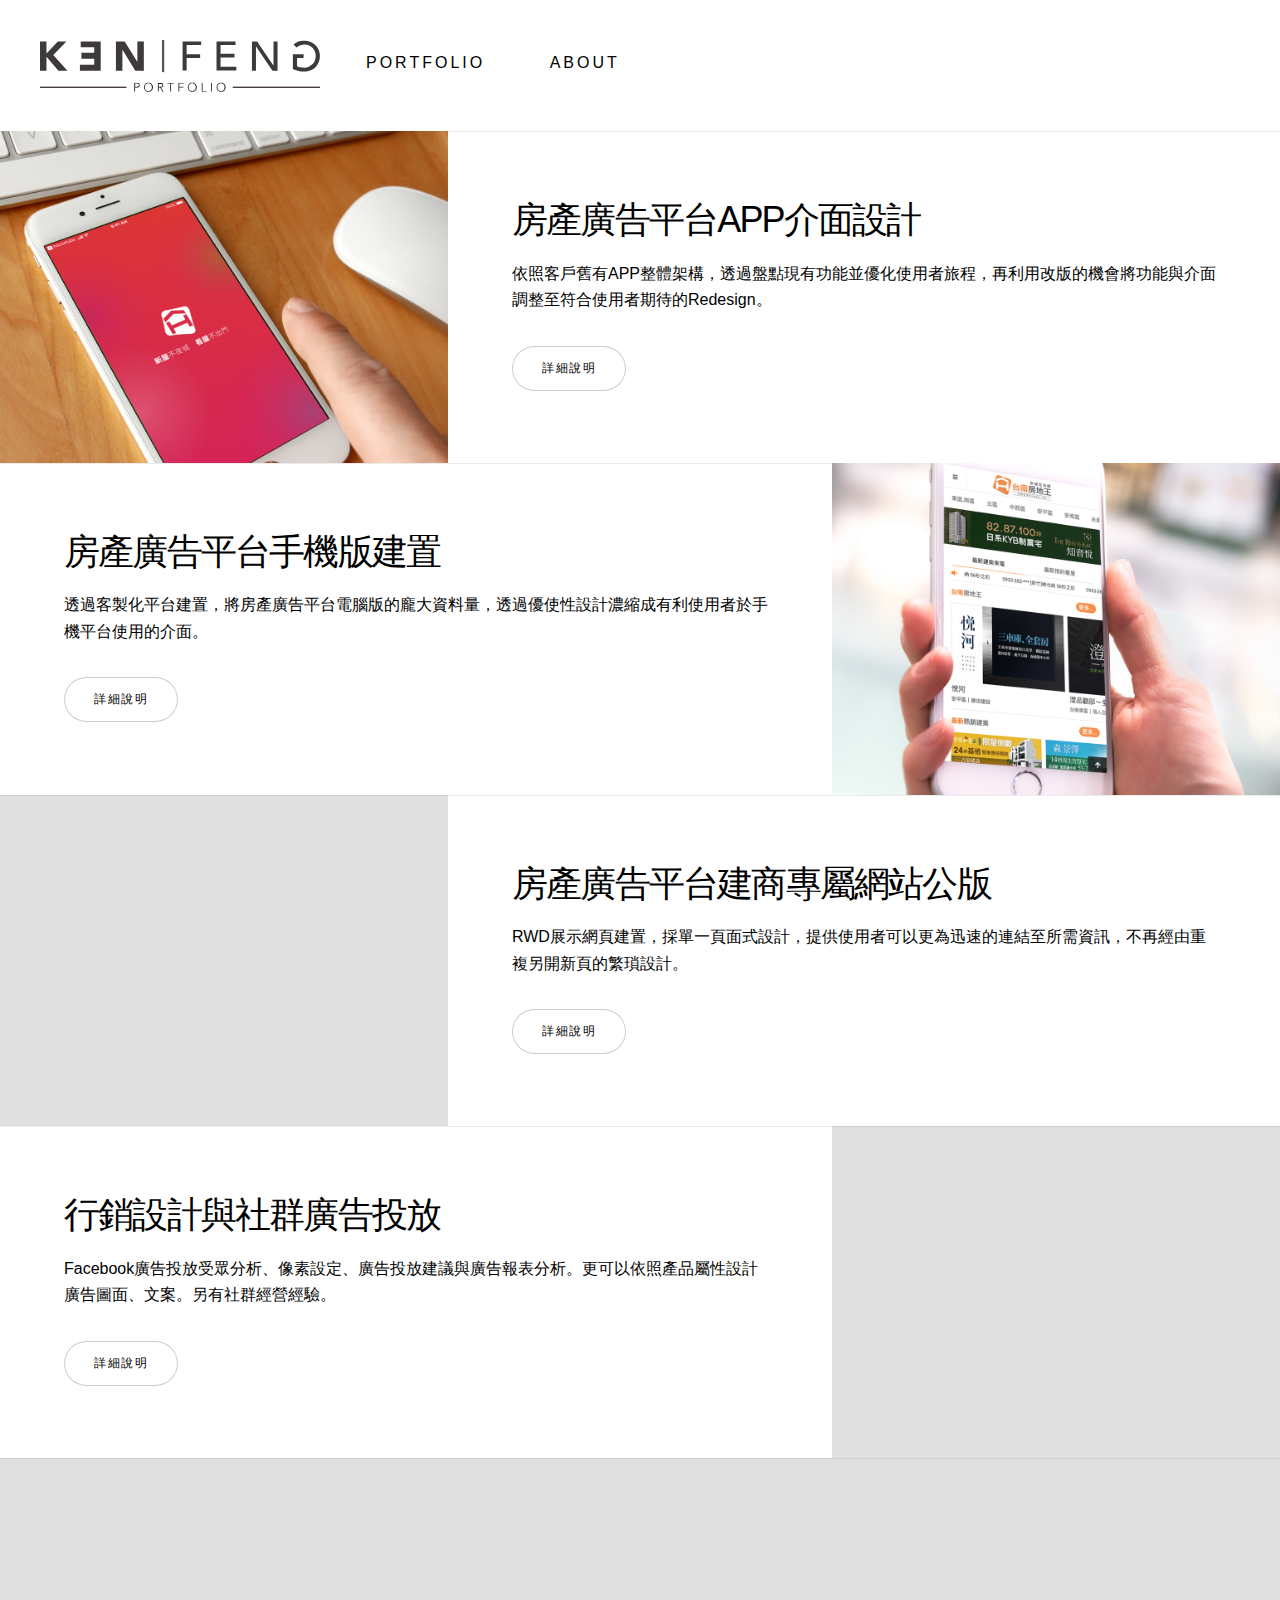
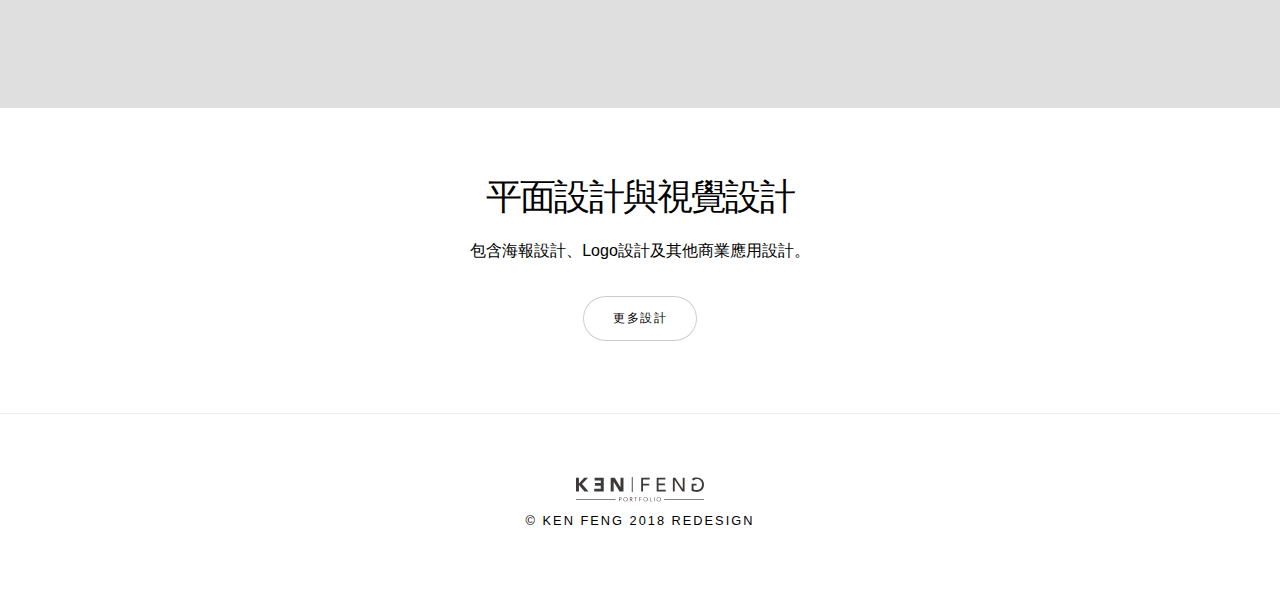
==== index.html @ 28e3476a "mywebsite" ====
<!DOCTYPE HTML>
<!--
	Story by HTML5 UP
	html5up.net | @ajlkn
	Free for personal and commercial use under the CCA 3.0 license (html5up.net/license)
-->
<html>
	<head>
		<title>Ken Feng - Portfolio</title>
		<meta charset="utf-8" />
		<meta name="viewport" content="width=device-width, initial-scale=1" />
		<link rel="Shortcut Icon" type="image/x-icon" href="icon.ico" />
		<link rel="stylesheet" href="assets/css/main.css" />
	</head>
	<body>

		<!-- Wrapper -->
			<div id="wrapper" class="divided">

				<!-- One -->
					<nav>
						<span id="brand">
							<a href=""><img src="images/logo.svg"></a>
						</span>
						<ul id="menu">
							<li><a href="index.html">PORTFOLIO</a></li>
							<li><a href="about.html">ABOUT</a></li>
						</ul>
						<div id="toggle">
							<div class="span" id="one"></div>
							<div class="span" id="two"></div>
							<div class="span" id="three"></div>
						</div>
					</nav>
					
					<div id="resize">
						<ul id="menu">
						    <li><a href="index.html">PORTFOLIO</a></li>
						    <li><a href="about.html">ABOUT</a></li>
						</ul>
					</div>
				<!-- Three -->
					<section class="spotlight style1 orient-right content-align-left image-position-center onscroll-image-fade-in"  id="first" style="width: 100%;">
						<div class="content">
							<h2>房產廣告平台APP介面設計</h2>
							<p>依照客戶舊有APP整體架構，透過盤點現有功能並優化使用者旅程，再利用改版的機會將功能與介面調整至符合使用者期待的Redesign。</p>
							<ul class="actions vertical">
								<li><a href="app_ui.html" class="button">詳細說明</a></li>
							</ul>
						</div>
						<div class="image">
							<a href="app_ui.html"><img src="images/demopic/001.jpg" alt="" /></a>
						</div>
					</section>

				<!-- Two -->
					<section class="spotlight style1 orient-left content-align-left image-position-center onscroll-image-fade-in">
						<div class="content">
							<h2>房產廣告平台手機版建置</h2>
							<p>透過客製化平台建置，將房產廣告平台電腦版的龐大資料量，透過優使性設計濃縮成有利使用者於手機平台使用的介面。</p>
							<ul class="actions vertical">
								<li><a href="mobileweb_ui.html" class="button">詳細說明</a></li>
							</ul>
						</div>
						<div class="image">
							<a href="mobileweb_ui.html"><img src="images/demopic/002.jpg" alt="" /></a>
						</div>
					</section>


				<!-- Four -->
					<section class="spotlight style1 orient-right content-align-left image-position-center onscroll-image-fade-in">
						<div class="content">
							<h2>房產廣告平台建商專屬網站公版</h2>
							<p>RWD展示網頁建置，採單一頁面式設計，提供使用者可以更為迅速的連結至所需資訊，不再經由重複另開新頁的繁瑣設計。</p>
							<ul class="actions vertical">
								<li><a href="rwd_webdesign_ui.html" class="button">詳細說明</a></li>
							</ul>
						</div>
						<div class="image">
							<a href="rwd_webdesign_ui.html"><img src="images/demopic/003.jpg" alt="" /></a>
						</div>
					</section>

				<!-- Four -->
					<section class="spotlight style1 orient-left content-align-left image-position-center onscroll-image-fade-in">
						<div class="content">
							<h2>行銷設計與社群廣告投放</h2>
							<p>Facebook廣告投放受眾分析、像素設定、廣告投放建議與廣告報表分析。更可以依照產品屬性設計廣告圖面、文案。另有社群經營經驗。</p>
							<ul class="actions vertical">
								<li><a href="fb_ads.html" class="button">詳細說明</a></li>
							</ul>
						</div>
						<div class="image">
							<a href="fb_ads.html"><img src="images/demopic/004.jpg" alt="" /></a>
						</div>
					</section>

				<!-- Five -->
					<section class="wrapper style1 align-center">

						<!-- Gallery -->
							<div class="gallery style2 medium lightbox onscroll-fade-in">
								<article>
									<a href="images/gallery/fulls/01.jpg" class="image">
										<img src="images/gallery/thumbs/01.jpg" alt="" />
									</a>
									<div class="caption">
										<h3>海報 設計</h3>
										<p>Youtuber政夯！</p>
										<ul class="actions">
											<li><span class="button small">看大圖</span></li>
										</ul>
									</div>
								</article>
								<article>
									<a href="images/gallery/fulls/02.jpg" class="image">
										<img src="images/gallery/thumbs/02.jpg" alt="" />
									</a>
									<div class="caption">
										<h3>海報 設計</h3>
										<p>世界愛滋日</p>
										<ul class="actions">
											<li><span class="button small">看大圖</span></li>
										</ul>
									</div>
								</article>
								<article>
									<a href="images/gallery/fulls/03.jpg" class="image">
										<img src="images/gallery/thumbs/03.jpg" alt="" />
									</a>
									<div class="caption">
										<h3>海報 設計</h3>
										<p>講座海報</p>
										<ul class="actions">
											<li><span class="button small">看大圖</span></li>
										</ul>
									</div>
								</article>
								<article>
									<a href="images/gallery/fulls/04.jpg" class="image">
										<img src="images/gallery/thumbs/04.jpg" alt="" />
									</a>
									<div class="caption">
										<h3>海報 設計</h3>
										<p>政大資源教室期末海報</p>
										<ul class="actions">
											<li><span class="button small">看大圖</span></li>
										</ul>
									</div>
								</article>
								<article>
									<a href="images/gallery/fulls/05.jpg" class="image">
										<img src="images/gallery/thumbs/05.jpg" alt="" />
									</a>
									<div class="caption">
										<h3>海報 設計</h3>
										<p>電影講座海報</p>
										<ul class="actions">
											<li><span class="button small">看大圖</span></li>
										</ul>
									</div>
								</article>
								<article>
									<a href="images/gallery/fulls/06.jpg" class="image">
										<img src="images/gallery/thumbs/06.jpg" alt="" />
									</a>
									<div class="caption">
										<h3>商品設計</h3>
										<p>政大資源教室杯墊設計</p>
										<ul class="actions">
											<li><span class="button small">看大圖</span></li>
										</ul>
									</div>
								</article>
								<article>
									<a href="images/gallery/fulls/07.jpg" class="image">
										<img src="images/gallery/thumbs/07.jpg" alt="" />
									</a>
									<div class="caption">
										<h3>包裝設計</h3>
										<p>普洱茶禮盒包裝</p>
										<ul class="actions">
											<li><span class="button small">看大圖</span></li>
										</ul>
									</div>
								</article>
							</div>
							
							<div class="inner">
								<h2>平面設計與視覺設計</h2>
								<p>包含海報設計、Logo設計及其他商業應用設計。</p>
								<ul class="actions vertical">
									<li><a href="graphic.html" class="button">更多設計</a></li>
								</ul>
							</div>

					</section>

				
				<!-- Footer -->
					<footer class="wrapper style1 align-center">
						<div class="inner">
							<div class="footer-img"><img src="images/logo.svg"></div>
							<p>&copy; KEN FENG 2018 REDESIGN</p>
						</div>
					</footer>

			</div>

		<!-- Scripts -->
			<script src="assets/js/jquery.min.js"></script>
			<script src="assets/js/jquery.scrollex.min.js"></script>
			<script src="assets/js/jquery.scrolly.min.js"></script>
			<script src="assets/js/skel.min.js"></script>
			<script src="assets/js/util.js"></script>
			<script src="assets/js/main.js"></script>
			<script src="assets/js/toggle.js"></script>
			

	</body>
</html>
---- assets/css/main.css ----
@import url(font-awesome.min.css);
@import url("https://fonts.googleapis.com/css?family=Source+Sans+Pro:300,300i,400,400i");

/*
	Story by HTML5 UP
	html5up.net | @ajlkn
	Free for personal and commercial use under the CCA 3.0 license (html5up.net/license)
*/

/* 自定義 */

    .web-name{
    	letter-spacing: 3px;
    	font-family: Tahoma;
    }

    .space{
    	margin-right: 1em; 
    }

    .space2{
    	margin:0 1rem 1rem 0; 
    }

    .close{
    	display: block;
    	position: fixed;
    	top: 1rem;
    	right: 1rem;
    	width: 4rem;
		height: 4rem;
    	cursor: pointer;
    	background-image: url("data:image/svg+xml;charset=utf8,%3Csvg xmlns='http://www.w3.org/2000/svg' xmlns:xlink='http://www.w3.org/1999/xlink' width='64px' height='64px' viewBox='0 0 64 64' zoomAndPan='disable'%3E%3Cstyle%3Eline %7Bstroke: %23000000%3Bstroke-width: 1.5px%3B%7D%3C/style%3E%3Cline x1='20' y1='20' x2='44' y2='44' /%3E%3Cline x1='20' y1='44' x2='44' y2='20' /%3E%3C/svg%3E");
    	background-position: center;
    	background-repeat: no-repeat;
    	background-size: 3rem;
    }

    .area-line{
    	display: block;
    	width: 100%;
    	border-bottom: 1px solid #000;
    	margin-bottom: 2rem;
    }

    footer .inner p{
    	font-size: 80%;
    	letter-spacing: 2px;
    }

    .footer-img{
    	width: 8em;
    	display: block;
    	margin-left: auto;
    	margin-right: auto;
    }

	nav {
	  width: 100%;
	  background: #ffffff;
	  height: 70px;
	  position: static;
	  z-index: 1;
	}

	nav #brand {
	  float: left;
	  display: block;
	  margin-left: 20px;
	  font-size: 50px;
	  line-height: 70px;
	  font-weight: bold;
	}

	nav #brand img{
		width: 6em;
		padding: 0.8em 0 0.4em 0.4em;
	}

	nav #menu {
	  float: left;
	  top: 40%;
	  position: Relative;
	  margin: 0;
	}

	nav #menu li {
	  display: inline-block;
	  padding: 0px 30px;
	  cursor: pointer;
	  line-height: 70px;
	  position: Relative;
	  -webkit-transition: all 0.3s ease-out;
	  -moz-transition: all 0.3s ease-out;
	  -ms-transition: all 0.3s ease-out;
	  -o-transition: all 0.3s ease-out;
	  transition: all 0.3s ease-out;
	}

	nav #menu li a {
	  cursor: pointer;
	  padding-bottom: 0.3em;
	  color: #000;
	  letter-spacing: 3px;
	  text-decoration:none;
	  border-bottom: 1px solid rgba(0, 0, 0, 0);
	  -webkit-transition: all 0.3s ease-out;
	  -moz-transition: all 0.3s ease-out;
	  -ms-transition: all 0.3s ease-out;
	  -o-transition: all 0.3s ease-out;
	  transition: all 0.3s ease-out;
	}

	nav #menu li a:hover {
	  cursor: pointer;
	  border-bottom: 1px solid #ff7e00;
	}

	#toggle {
	  position: absolute;
	  right: 20px;
	  top: 18px;
	  z-index: 999;
	  width: 30px;
	  height: 40px;
	  cursor: pointer;
	  float: right;
	  -webkit-transition: all 0.3s ease-out;
	  -moz-transition: all 0.3s ease-out;
	  -ms-transition: all 0.3s ease-out;
	  -o-transition: all 0.3s ease-out;
	  transition: all 0.3s ease-out;
	  visibility: hidden;
	  opacity: 0;
	}

	#toggle .span {
	  height: 4px;
	  background: #3e3a39;
	  margin: 5px auto;
	  -webkit-transition: all 0.3s ease-out;
	  -moz-transition: all 0.3s ease-out;
	  -ms-transition: all 0.3s ease-out;
	  -o-transition: all 0.3s ease-out;
	  transition: all 0.3s ease-out;
	  backface-visibility: hidden;
	}

	#toggle.on #one {
	  -moz-transform: rotate(45deg) translateX(6px) translateY(6px);
	  -webkit-transform: rotate(45deg) translateX(6px) translateY(6px);
	  -o-transform: rotate(45deg) translateX(6px) translateY(6px);
	  -ms-transform: rotate(45deg) translateX(6px) translateY(6px);
	  transform: rotate(45deg) translateX(10px) translateY(0px);
	}

	#toggle.on #two {
	  opacity: 0;
	}

	#toggle.on #three {
	  -moz-transform: rotate(-45deg) translateX(10px) translateY(-12px);
	  -webkit-transform: rotate(-45deg) translateX(10px) translateY(-12px);
	  -o-transform: rotate(-45deg) translateX(10px) translateY(-12px);
	  -ms-transform: rotate(-45deg) translateX(10px) translateY(-12px);
	  transform: rotate(-45deg) translateX(12px) translateY(-3px);
	}

	#resize {
	  z-index: 1;
	  position: absolute;
	  top: 0px;
	  background: #ddd;
	  width: 100%;
	  height: 100%;
	  visibility: hidden;
	  opacity: 0;
	  -webkit-transition: all 0.3s ease-out;
	  -moz-transition: all 0.3s ease-out;
	  -ms-transition: all 0.3s ease-out;
	  -o-transition: all 0.3s ease-out;
	  transition: all 0.3s ease-out;
	  display: table;
	}

	#resize #menu {
	  height: 50px;
	  display: table-cell;
	  vertical-align: middle;
	}

	#resize ul{
		padding-left: 0rem; 
	}

	#resize #menu li {
	  display: block;
	  text-align: center;
	  padding: 20px 0;
	  text-align: center;
	  font-size: 40px;
	  min-height: 50px;
	  font-weight: bold;
	  cursor: pointer;
	  -webkit-transition: all 0.3s ease-out;
	  -moz-transition: all 0.3s ease-out;
	  -ms-transition: all 0.3s ease-out;
	  -o-transition: all 0.3s ease-out;
	  transition: all 0.3s ease-out;
	}

	#resize #menu li:hover {
	  background: #212121;
	}

	#resize #menu li:hover a {
	  color: #fff;
	  -webkit-transition: all 0.3s ease-out;
	  -moz-transition: all 0.3s ease-out;
	  -ms-transition: all 0.3s ease-out;
	  -o-transition: all 0.3s ease-out;
	  transition: all 0.3s ease-out;
	}

	#resize #menu li a {
	  color: #212121;
	  text-decoration: none;
	  letter-spacing: 2px;
	}

	#resize.active {
	  visibility: visible;
	  opacity: 0.99;
	}

	.image.fit.rwd_img{
		width: 50%;
		float: left;
		padding: 0 0.5rem;
	}


	@media (max-width:736px) {
	  #toggle {
	    visibility: visible;
	    opacity: 1;
	  }
	  nav #menu {
	    display: none;
	  }
	  nav #brand img{
		width: 3.5em;
		padding: 0.4em 0 0 0.1em;
	  }
	  .image.fit.rwd_img{
	  	width: 100%;
	  	padding: 0rem;
	  }
	}

	@media (min-width:736px) {
	  #resize {
	    visibility: hidden !important;
	  }

	}

	@media (min-width: 1280px){
	  .rwd_set{
		width: 49.8%;
		display: inline-block;
		padding: 0rem 1rem;
	  }
	}


/* Reset */

	html, body, div, span, applet, object, iframe, h1, h2, h3, h4, h5, h6, p, blockquote, pre, a, abbr, acronym, address, big, cite, code, del, dfn, em, img, ins, kbd, q, s, samp, small, strike, strong, sub, sup, tt, var, b, u, i, center, dl, dt, dd, ol, ul, li, fieldset, form, label, legend, table, caption, tbody, tfoot, thead, tr, th, td, article, aside, canvas, details, embed, figure, figcaption, footer, header, hgroup, menu, nav, output, ruby, section, summary, time, mark, audio, video {
		margin: 0;
		padding: 0;
		border: 0;
		font-size: 100%;
		font: inherit;
		vertical-align: baseline;
	}

	article, aside, details, figcaption, figure, footer, header, hgroup, menu, nav, section {
		display: block;
	}

	body {
		line-height: 1;
	}

	ol, ul {
		list-style: none;
	}

	blockquote, q {
		quotes: none;
	}

	blockquote:before, blockquote:after, q:before, q:after {
		content: '';
		content: none;
	}

	table {
		border-collapse: collapse;
		border-spacing: 0;
	}

	body {
		-webkit-text-size-adjust: none;
	}

/* Box Model */

	*, *:before, *:after {
		-moz-box-sizing: border-box;
		-webkit-box-sizing: border-box;
		box-sizing: border-box;
	}

/* Grid */

	.row {
		border-bottom: solid 1px transparent;
		-moz-box-sizing: border-box;
		-webkit-box-sizing: border-box;
		box-sizing: border-box;
	}

	.row > * {
		float: left;
		-moz-box-sizing: border-box;
		-webkit-box-sizing: border-box;
		box-sizing: border-box;
	}

	.row:after, .row:before {
		content: '';
		display: block;
		clear: both;
		height: 0;
	}

	.row.uniform > * > :first-child {
		margin-top: 0;
	}

	.row.uniform > * > :last-child {
		margin-bottom: 0;
	}

	.row.\30 \25 > * {
		padding: 0 0 0 0rem;
	}

	.row.\30 \25 {
		margin: 0 0 -1px 0rem;
	}

	.row.uniform.\30 \25 > * {
		padding: 0rem 0 0 0rem;
	}

	.row.uniform.\30 \25 {
		margin: 0rem 0 -1px 0rem;
	}

	.row > * {
		padding: 0 0 0 2rem;
	}

	.row {
		margin: 0 0 -1px -2rem;
	}

	.row.uniform > * {
		padding: 2rem 0 0 2rem;
	}

	.row.uniform {
		margin: -2rem 0 -1px -2rem;
	}

	.row.\32 00\25 > * {
		padding: 0 0 0 4rem;
	}

	.row.\32 00\25 {
		margin: 0 0 -1px -4rem;
	}

	.row.uniform.\32 00\25 > * {
		padding: 4rem 0 0 4rem;
	}

	.row.uniform.\32 00\25 {
		margin: -4rem 0 -1px -4rem;
	}

	.row.\31 50\25 > * {
		padding: 0 0 0 3rem;
	}

	.row.\31 50\25 {
		margin: 0 0 -1px -3rem;
	}

	.row.uniform.\31 50\25 > * {
		padding: 3rem 0 0 3rem;
	}

	.row.uniform.\31 50\25 {
		margin: -3rem 0 -1px -3rem;
	}

	.row.\35 0\25 > * {
		padding: 0 0 0 1rem;
	}

	.row.\35 0\25 {
		margin: 0 0 -1px -1rem;
	}

	.row.uniform.\35 0\25 > * {
		padding: 1rem 0 0 1rem;
	}

	.row.uniform.\35 0\25 {
		margin: -1rem 0 -1px -1rem;
	}

	.row.\32 5\25 > * {
		padding: 0 0 0 0.5rem;
	}

	.row.\32 5\25 {
		margin: 0 0 -1px -0.5rem;
	}

	.row.uniform.\32 5\25 > * {
		padding: 0.5rem 0 0 0.5rem;
	}

	.row.uniform.\32 5\25 {
		margin: -0.5rem 0 -1px -0.5rem;
	}

	.\31 2u, .\31 2u\24 {
		width: 100%;
		clear: none;
		margin-left: 0;
	}

	.\31 1u, .\31 1u\24 {
		width: 91.6666666667%;
		clear: none;
		margin-left: 0;
	}

	.\31 0u, .\31 0u\24 {
		width: 83.3333333333%;
		clear: none;
		margin-left: 0;
	}

	.\39 u, .\39 u\24 {
		width: 75%;
		clear: none;
		margin-left: 0;
	}

	.\38 u, .\38 u\24 {
		width: 66.6666666667%;
		clear: none;
		margin-left: 0;
	}

	.\37 u, .\37 u\24 {
		width: 58.3333333333%;
		clear: none;
		margin-left: 0;
	}

	.\36 u, .\36 u\24 {
		width: 50%;
		clear: none;
		margin-left: 0;
	}

	.\35 u, .\35 u\24 {
		width: 41.6666666667%;
		clear: none;
		margin-left: 0;
	}

	.\34 u, .\34 u\24 {
		width: 33.3333333333%;
		clear: none;
		margin-left: 0;
	}

	.\33 u, .\33 u\24 {
		width: 25%;
		clear: none;
		margin-left: 0;
	}

	.\32 u, .\32 u\24 {
		width: 16.6666666667%;
		clear: none;
		margin-left: 0;
	}

	.\31 u, .\31 u\24 {
		width: 8.3333333333%;
		clear: none;
		margin-left: 0;
	}

	.\31 2u\24 + *,
	.\31 1u\24 + *,
	.\31 0u\24 + *,
	.\39 u\24 + *,
	.\38 u\24 + *,
	.\37 u\24 + *,
	.\36 u\24 + *,
	.\35 u\24 + *,
	.\34 u\24 + *,
	.\33 u\24 + *,
	.\32 u\24 + *,
	.\31 u\24 + * {
		clear: left;
	}

	.\-11u {
		margin-left: 91.66667%;
	}

	.\-10u {
		margin-left: 83.33333%;
	}

	.\-9u {
		margin-left: 75%;
	}

	.\-8u {
		margin-left: 66.66667%;
	}

	.\-7u {
		margin-left: 58.33333%;
	}

	.\-6u {
		margin-left: 50%;
	}

	.\-5u {
		margin-left: 41.66667%;
	}

	.\-4u {
		margin-left: 33.33333%;
	}

	.\-3u {
		margin-left: 25%;
	}

	.\-2u {
		margin-left: 16.66667%;
	}

	.\-1u {
		margin-left: 8.33333%;
	}

	@media screen and (max-width: 1680px) {

		.row > * {
			padding: 0 0 0 2rem;
		}

		.row {
			margin: 0 0 -1px -2rem;
		}

		.row.uniform > * {
			padding: 2rem 0 0 2rem;
		}

		.row.uniform {
			margin: -2rem 0 -1px -2rem;
		}

		.row.\32 00\25 > * {
			padding: 0 0 0 4rem;
		}

		.row.\32 00\25 {
			margin: 0 0 -1px -4rem;
		}

		.row.uniform.\32 00\25 > * {
			padding: 4rem 0 0 4rem;
		}

		.row.uniform.\32 00\25 {
			margin: -4rem 0 -1px -4rem;
		}

		.row.\31 50\25 > * {
			padding: 0 0 0 3rem;
		}

		.row.\31 50\25 {
			margin: 0 0 -1px -3rem;
		}

		.row.uniform.\31 50\25 > * {
			padding: 3rem 0 0 3rem;
		}

		.row.uniform.\31 50\25 {
			margin: -3rem 0 -1px -3rem;
		}

		.row.\35 0\25 > * {
			padding: 0 0 0 1rem;
		}

		.row.\35 0\25 {
			margin: 0 0 -1px -1rem;
		}

		.row.uniform.\35 0\25 > * {
			padding: 1rem 0 0 1rem;
		}

		.row.uniform.\35 0\25 {
			margin: -1rem 0 -1px -1rem;
		}

		.row.\32 5\25 > * {
			padding: 0 0 0 0.5rem;
		}

		.row.\32 5\25 {
			margin: 0 0 -1px -0.5rem;
		}

		.row.uniform.\32 5\25 > * {
			padding: 0.5rem 0 0 0.5rem;
		}

		.row.uniform.\32 5\25 {
			margin: -0.5rem 0 -1px -0.5rem;
		}

		.\31 2u\28xlarge\29, .\31 2u\24\28xlarge\29 {
			width: 100%;
			clear: none;
			margin-left: 0;
		}

		.\31 1u\28xlarge\29, .\31 1u\24\28xlarge\29 {
			width: 91.6666666667%;
			clear: none;
			margin-left: 0;
		}

		.\31 0u\28xlarge\29, .\31 0u\24\28xlarge\29 {
			width: 83.3333333333%;
			clear: none;
			margin-left: 0;
		}

		.\39 u\28xlarge\29, .\39 u\24\28xlarge\29 {
			width: 75%;
			clear: none;
			margin-left: 0;
		}

		.\38 u\28xlarge\29, .\38 u\24\28xlarge\29 {
			width: 66.6666666667%;
			clear: none;
			margin-left: 0;
		}

		.\37 u\28xlarge\29, .\37 u\24\28xlarge\29 {
			width: 58.3333333333%;
			clear: none;
			margin-left: 0;
		}

		.\36 u\28xlarge\29, .\36 u\24\28xlarge\29 {
			width: 50%;
			clear: none;
			margin-left: 0;
		}

		.\35 u\28xlarge\29, .\35 u\24\28xlarge\29 {
			width: 41.6666666667%;
			clear: none;
			margin-left: 0;
		}

		.\34 u\28xlarge\29, .\34 u\24\28xlarge\29 {
			width: 33.3333333333%;
			clear: none;
			margin-left: 0;
		}

		.\33 u\28xlarge\29, .\33 u\24\28xlarge\29 {
			width: 25%;
			clear: none;
			margin-left: 0;
		}

		.\32 u\28xlarge\29, .\32 u\24\28xlarge\29 {
			width: 16.6666666667%;
			clear: none;
			margin-left: 0;
		}

		.\31 u\28xlarge\29, .\31 u\24\28xlarge\29 {
			width: 8.3333333333%;
			clear: none;
			margin-left: 0;
		}

		.\31 2u\24\28xlarge\29 + *,
		.\31 1u\24\28xlarge\29 + *,
		.\31 0u\24\28xlarge\29 + *,
		.\39 u\24\28xlarge\29 + *,
		.\38 u\24\28xlarge\29 + *,
		.\37 u\24\28xlarge\29 + *,
		.\36 u\24\28xlarge\29 + *,
		.\35 u\24\28xlarge\29 + *,
		.\34 u\24\28xlarge\29 + *,
		.\33 u\24\28xlarge\29 + *,
		.\32 u\24\28xlarge\29 + *,
		.\31 u\24\28xlarge\29 + * {
			clear: left;
		}

		.\-11u\28xlarge\29 {
			margin-left: 91.66667%;
		}

		.\-10u\28xlarge\29 {
			margin-left: 83.33333%;
		}

		.\-9u\28xlarge\29 {
			margin-left: 75%;
		}

		.\-8u\28xlarge\29 {
			margin-left: 66.66667%;
		}

		.\-7u\28xlarge\29 {
			margin-left: 58.33333%;
		}

		.\-6u\28xlarge\29 {
			margin-left: 50%;
		}

		.\-5u\28xlarge\29 {
			margin-left: 41.66667%;
		}

		.\-4u\28xlarge\29 {
			margin-left: 33.33333%;
		}

		.\-3u\28xlarge\29 {
			margin-left: 25%;
		}

		.\-2u\28xlarge\29 {
			margin-left: 16.66667%;
		}

		.\-1u\28xlarge\29 {
			margin-left: 8.33333%;
		}

	}

	@media screen and (max-width: 1280px) {

		.row > * {
			padding: 0 0 0 2rem;
		}

		.row {
			margin: 0 0 -1px -2rem;
		}

		.row.uniform > * {
			padding: 2rem 0 0 2rem;
		}

		.row.uniform {
			margin: -2rem 0 -1px -2rem;
		}

		.row.\32 00\25 > * {
			padding: 0 0 0 4rem;
		}

		.row.\32 00\25 {
			margin: 0 0 -1px -4rem;
		}

		.row.uniform.\32 00\25 > * {
			padding: 4rem 0 0 4rem;
		}

		.row.uniform.\32 00\25 {
			margin: -4rem 0 -1px -4rem;
		}

		.row.\31 50\25 > * {
			padding: 0 0 0 3rem;
		}

		.row.\31 50\25 {
			margin: 0 0 -1px -3rem;
		}

		.row.uniform.\31 50\25 > * {
			padding: 3rem 0 0 3rem;
		}

		.row.uniform.\31 50\25 {
			margin: -3rem 0 -1px -3rem;
		}

		.row.\35 0\25 > * {
			padding: 0 0 0 1rem;
		}

		.row.\35 0\25 {
			margin: 0 0 -1px -1rem;
		}

		.row.uniform.\35 0\25 > * {
			padding: 1rem 0 0 1rem;
		}

		.row.uniform.\35 0\25 {
			margin: -1rem 0 -1px -1rem;
		}

		.row.\32 5\25 > * {
			padding: 0 0 0 0.5rem;
		}

		.row.\32 5\25 {
			margin: 0 0 -1px -0.5rem;
		}

		.row.uniform.\32 5\25 > * {
			padding: 0.5rem 0 0 0.5rem;
		}

		.row.uniform.\32 5\25 {
			margin: -0.5rem 0 -1px -0.5rem;
		}

		.\31 2u\28large\29, .\31 2u\24\28large\29 {
			width: 100%;
			clear: none;
			margin-left: 0;
		}

		.\31 1u\28large\29, .\31 1u\24\28large\29 {
			width: 91.6666666667%;
			clear: none;
			margin-left: 0;
		}

		.\31 0u\28large\29, .\31 0u\24\28large\29 {
			width: 83.3333333333%;
			clear: none;
			margin-left: 0;
		}

		.\39 u\28large\29, .\39 u\24\28large\29 {
			width: 75%;
			clear: none;
			margin-left: 0;
		}

		.\38 u\28large\29, .\38 u\24\28large\29 {
			width: 66.6666666667%;
			clear: none;
			margin-left: 0;
		}

		.\37 u\28large\29, .\37 u\24\28large\29 {
			width: 58.3333333333%;
			clear: none;
			margin-left: 0;
		}

		.\36 u\28large\29, .\36 u\24\28large\29 {
			width: 50%;
			clear: none;
			margin-left: 0;
		}

		.\35 u\28large\29, .\35 u\24\28large\29 {
			width: 41.6666666667%;
			clear: none;
			margin-left: 0;
		}

		.\34 u\28large\29, .\34 u\24\28large\29 {
			width: 33.3333333333%;
			clear: none;
			margin-left: 0;
		}

		.\33 u\28large\29, .\33 u\24\28large\29 {
			width: 25%;
			clear: none;
			margin-left: 0;
		}

		.\32 u\28large\29, .\32 u\24\28large\29 {
			width: 16.6666666667%;
			clear: none;
			margin-left: 0;
		}

		.\31 u\28large\29, .\31 u\24\28large\29 {
			width: 8.3333333333%;
			clear: none;
			margin-left: 0;
		}

		.\31 2u\24\28large\29 + *,
		.\31 1u\24\28large\29 + *,
		.\31 0u\24\28large\29 + *,
		.\39 u\24\28large\29 + *,
		.\38 u\24\28large\29 + *,
		.\37 u\24\28large\29 + *,
		.\36 u\24\28large\29 + *,
		.\35 u\24\28large\29 + *,
		.\34 u\24\28large\29 + *,
		.\33 u\24\28large\29 + *,
		.\32 u\24\28large\29 + *,
		.\31 u\24\28large\29 + * {
			clear: left;
		}

		.\-11u\28large\29 {
			margin-left: 91.66667%;
		}

		.\-10u\28large\29 {
			margin-left: 83.33333%;
		}

		.\-9u\28large\29 {
			margin-left: 75%;
		}

		.\-8u\28large\29 {
			margin-left: 66.66667%;
		}

		.\-7u\28large\29 {
			margin-left: 58.33333%;
		}

		.\-6u\28large\29 {
			margin-left: 50%;
		}

		.\-5u\28large\29 {
			margin-left: 41.66667%;
		}

		.\-4u\28large\29 {
			margin-left: 33.33333%;
		}

		.\-3u\28large\29 {
			margin-left: 25%;
		}

		.\-2u\28large\29 {
			margin-left: 16.66667%;
		}

		.\-1u\28large\29 {
			margin-left: 8.33333%;
		}

	}

	@media screen and (max-width: 980px) {

		.row > * {
			padding: 0 0 0 2rem;
		}

		.row {
			margin: 0 0 -1px -2rem;
		}

		.row.uniform > * {
			padding: 2rem 0 0 2rem;
		}

		.row.uniform {
			margin: -2rem 0 -1px -2rem;
		}

		.row.\32 00\25 > * {
			padding: 0 0 0 4rem;
		}

		.row.\32 00\25 {
			margin: 0 0 -1px -4rem;
		}

		.row.uniform.\32 00\25 > * {
			padding: 4rem 0 0 4rem;
		}

		.row.uniform.\32 00\25 {
			margin: -4rem 0 -1px -4rem;
		}

		.row.\31 50\25 > * {
			padding: 0 0 0 3rem;
		}

		.row.\31 50\25 {
			margin: 0 0 -1px -3rem;
		}

		.row.uniform.\31 50\25 > * {
			padding: 3rem 0 0 3rem;
		}

		.row.uniform.\31 50\25 {
			margin: -3rem 0 -1px -3rem;
		}

		.row.\35 0\25 > * {
			padding: 0 0 0 1rem;
		}

		.row.\35 0\25 {
			margin: 0 0 -1px -1rem;
		}

		.row.uniform.\35 0\25 > * {
			padding: 1rem 0 0 1rem;
		}

		.row.uniform.\35 0\25 {
			margin: -1rem 0 -1px -1rem;
		}

		.row.\32 5\25 > * {
			padding: 0 0 0 0.5rem;
		}

		.row.\32 5\25 {
			margin: 0 0 -1px -0.5rem;
		}

		.row.uniform.\32 5\25 > * {
			padding: 0.5rem 0 0 0.5rem;
		}

		.row.uniform.\32 5\25 {
			margin: -0.5rem 0 -1px -0.5rem;
		}

		.\31 2u\28medium\29, .\31 2u\24\28medium\29 {
			width: 100%;
			clear: none;
			margin-left: 0;
		}

		.\31 1u\28medium\29, .\31 1u\24\28medium\29 {
			width: 91.6666666667%;
			clear: none;
			margin-left: 0;
		}

		.\31 0u\28medium\29, .\31 0u\24\28medium\29 {
			width: 83.3333333333%;
			clear: none;
			margin-left: 0;
		}

		.\39 u\28medium\29, .\39 u\24\28medium\29 {
			width: 75%;
			clear: none;
			margin-left: 0;
		}

		.\38 u\28medium\29, .\38 u\24\28medium\29 {
			width: 66.6666666667%;
			clear: none;
			margin-left: 0;
		}

		.\37 u\28medium\29, .\37 u\24\28medium\29 {
			width: 58.3333333333%;
			clear: none;
			margin-left: 0;
		}

		.\36 u\28medium\29, .\36 u\24\28medium\29 {
			width: 50%;
			clear: none;
			margin-left: 0;
		}

		.\35 u\28medium\29, .\35 u\24\28medium\29 {
			width: 41.6666666667%;
			clear: none;
			margin-left: 0;
		}

		.\34 u\28medium\29, .\34 u\24\28medium\29 {
			width: 33.3333333333%;
			clear: none;
			margin-left: 0;
		}

		.\33 u\28medium\29, .\33 u\24\28medium\29 {
			width: 25%;
			clear: none;
			margin-left: 0;
		}

		.\32 u\28medium\29, .\32 u\24\28medium\29 {
			width: 16.6666666667%;
			clear: none;
			margin-left: 0;
		}

		.\31 u\28medium\29, .\31 u\24\28medium\29 {
			width: 8.3333333333%;
			clear: none;
			margin-left: 0;
		}

		.\31 2u\24\28medium\29 + *,
		.\31 1u\24\28medium\29 + *,
		.\31 0u\24\28medium\29 + *,
		.\39 u\24\28medium\29 + *,
		.\38 u\24\28medium\29 + *,
		.\37 u\24\28medium\29 + *,
		.\36 u\24\28medium\29 + *,
		.\35 u\24\28medium\29 + *,
		.\34 u\24\28medium\29 + *,
		.\33 u\24\28medium\29 + *,
		.\32 u\24\28medium\29 + *,
		.\31 u\24\28medium\29 + * {
			clear: left;
		}

		.\-11u\28medium\29 {
			margin-left: 91.66667%;
		}

		.\-10u\28medium\29 {
			margin-left: 83.33333%;
		}

		.\-9u\28medium\29 {
			margin-left: 75%;
		}

		.\-8u\28medium\29 {
			margin-left: 66.66667%;
		}

		.\-7u\28medium\29 {
			margin-left: 58.33333%;
		}

		.\-6u\28medium\29 {
			margin-left: 50%;
		}

		.\-5u\28medium\29 {
			margin-left: 41.66667%;
		}

		.\-4u\28medium\29 {
			margin-left: 33.33333%;
		}

		.\-3u\28medium\29 {
			margin-left: 25%;
		}

		.\-2u\28medium\29 {
			margin-left: 16.66667%;
		}

		.\-1u\28medium\29 {
			margin-left: 8.33333%;
		}

	}

	@media screen and (max-width: 736px) {

		.row > * {
			padding: 0 0 0 2rem;
		}

		.row {
			margin: 0 0 -1px -2rem;
		}

		.row.uniform > * {
			padding: 2rem 0 0 2rem;
		}

		.row.uniform {
			margin: -2rem 0 -1px -2rem;
		}

		.row.\32 00\25 > * {
			padding: 0 0 0 4rem;
		}

		.row.\32 00\25 {
			margin: 0 0 -1px -4rem;
		}

		.row.uniform.\32 00\25 > * {
			padding: 4rem 0 0 4rem;
		}

		.row.uniform.\32 00\25 {
			margin: -4rem 0 -1px -4rem;
		}

		.row.\31 50\25 > * {
			padding: 0 0 0 3rem;
		}

		.row.\31 50\25 {
			margin: 0 0 -1px -3rem;
		}

		.row.uniform.\31 50\25 > * {
			padding: 3rem 0 0 3rem;
		}

		.row.uniform.\31 50\25 {
			margin: -3rem 0 -1px -3rem;
		}

		.row.\35 0\25 > * {
			padding: 0 0 0 1rem;
		}

		.row.\35 0\25 {
			margin: 0 0 -1px -1rem;
		}

		.row.uniform.\35 0\25 > * {
			padding: 1rem 0 0 1rem;
		}

		.row.uniform.\35 0\25 {
			margin: -1rem 0 -1px -1rem;
		}

		.row.\32 5\25 > * {
			padding: 0 0 0 0.5rem;
		}

		.row.\32 5\25 {
			margin: 0 0 -1px -0.5rem;
		}

		.row.uniform.\32 5\25 > * {
			padding: 0.5rem 0 0 0.5rem;
		}

		.row.uniform.\32 5\25 {
			margin: -0.5rem 0 -1px -0.5rem;
		}

		.\31 2u\28small\29, .\31 2u\24\28small\29 {
			width: 100%;
			clear: none;
			margin-left: 0;
		}

		.\31 1u\28small\29, .\31 1u\24\28small\29 {
			width: 91.6666666667%;
			clear: none;
			margin-left: 0;
		}

		.\31 0u\28small\29, .\31 0u\24\28small\29 {
			width: 83.3333333333%;
			clear: none;
			margin-left: 0;
		}

		.\39 u\28small\29, .\39 u\24\28small\29 {
			width: 75%;
			clear: none;
			margin-left: 0;
		}

		.\38 u\28small\29, .\38 u\24\28small\29 {
			width: 66.6666666667%;
			clear: none;
			margin-left: 0;
		}

		.\37 u\28small\29, .\37 u\24\28small\29 {
			width: 58.3333333333%;
			clear: none;
			margin-left: 0;
		}

		.\36 u\28small\29, .\36 u\24\28small\29 {
			width: 50%;
			clear: none;
			margin-left: 0;
		}

		.\35 u\28small\29, .\35 u\24\28small\29 {
			width: 41.6666666667%;
			clear: none;
			margin-left: 0;
		}

		.\34 u\28small\29, .\34 u\24\28small\29 {
			width: 33.3333333333%;
			clear: none;
			margin-left: 0;
		}

		.\33 u\28small\29, .\33 u\24\28small\29 {
			width: 25%;
			clear: none;
			margin-left: 0;
		}

		.\32 u\28small\29, .\32 u\24\28small\29 {
			width: 16.6666666667%;
			clear: none;
			margin-left: 0;
		}

		.\31 u\28small\29, .\31 u\24\28small\29 {
			width: 8.3333333333%;
			clear: none;
			margin-left: 0;
		}

		.\31 2u\24\28small\29 + *,
		.\31 1u\24\28small\29 + *,
		.\31 0u\24\28small\29 + *,
		.\39 u\24\28small\29 + *,
		.\38 u\24\28small\29 + *,
		.\37 u\24\28small\29 + *,
		.\36 u\24\28small\29 + *,
		.\35 u\24\28small\29 + *,
		.\34 u\24\28small\29 + *,
		.\33 u\24\28small\29 + *,
		.\32 u\24\28small\29 + *,
		.\31 u\24\28small\29 + * {
			clear: left;
		}

		.\-11u\28small\29 {
			margin-left: 91.66667%;
		}

		.\-10u\28small\29 {
			margin-left: 83.33333%;
		}

		.\-9u\28small\29 {
			margin-left: 75%;
		}

		.\-8u\28small\29 {
			margin-left: 66.66667%;
		}

		.\-7u\28small\29 {
			margin-left: 58.33333%;
		}

		.\-6u\28small\29 {
			margin-left: 50%;
		}

		.\-5u\28small\29 {
			margin-left: 41.66667%;
		}

		.\-4u\28small\29 {
			margin-left: 33.33333%;
		}

		.\-3u\28small\29 {
			margin-left: 25%;
		}

		.\-2u\28small\29 {
			margin-left: 16.66667%;
		}

		.\-1u\28small\29 {
			margin-left: 8.33333%;
		}

	}

	@media screen and (max-width: 480px) {

		.row > * {
			padding: 0 0 0 2rem;
		}

		.row {
			margin: 0 0 -1px -2rem;
		}

		.row.uniform > * {
			padding: 2rem 0 0 2rem;
		}

		.row.uniform {
			margin: -2rem 0 -1px -2rem;
		}

		.row.\32 00\25 > * {
			padding: 0 0 0 4rem;
		}

		.row.\32 00\25 {
			margin: 0 0 -1px -4rem;
		}

		.row.uniform.\32 00\25 > * {
			padding: 4rem 0 0 4rem;
		}

		.row.uniform.\32 00\25 {
			margin: -4rem 0 -1px -4rem;
		}

		.row.\31 50\25 > * {
			padding: 0 0 0 3rem;
		}

		.row.\31 50\25 {
			margin: 0 0 -1px -3rem;
		}

		.row.uniform.\31 50\25 > * {
			padding: 3rem 0 0 3rem;
		}

		.row.uniform.\31 50\25 {
			margin: -3rem 0 -1px -3rem;
		}

		.row.\35 0\25 > * {
			padding: 0 0 0 1rem;
		}

		.row.\35 0\25 {
			margin: 0 0 -1px -1rem;
		}

		.row.uniform.\35 0\25 > * {
			padding: 1rem 0 0 1rem;
		}

		.row.uniform.\35 0\25 {
			margin: -1rem 0 -1px -1rem;
		}

		.row.\32 5\25 > * {
			padding: 0 0 0 0.5rem;
		}

		.row.\32 5\25 {
			margin: 0 0 -1px -0.5rem;
		}

		.row.uniform.\32 5\25 > * {
			padding: 0.5rem 0 0 0.5rem;
		}

		.row.uniform.\32 5\25 {
			margin: -0.5rem 0 -1px -0.5rem;
		}

		.\31 2u\28xsmall\29, .\31 2u\24\28xsmall\29 {
			width: 100%;
			clear: none;
			margin-left: 0;
		}

		.\31 1u\28xsmall\29, .\31 1u\24\28xsmall\29 {
			width: 91.6666666667%;
			clear: none;
			margin-left: 0;
		}

		.\31 0u\28xsmall\29, .\31 0u\24\28xsmall\29 {
			width: 83.3333333333%;
			clear: none;
			margin-left: 0;
		}

		.\39 u\28xsmall\29, .\39 u\24\28xsmall\29 {
			width: 75%;
			clear: none;
			margin-left: 0;
		}

		.\38 u\28xsmall\29, .\38 u\24\28xsmall\29 {
			width: 66.6666666667%;
			clear: none;
			margin-left: 0;
		}

		.\37 u\28xsmall\29, .\37 u\24\28xsmall\29 {
			width: 58.3333333333%;
			clear: none;
			margin-left: 0;
		}

		.\36 u\28xsmall\29, .\36 u\24\28xsmall\29 {
			width: 50%;
			clear: none;
			margin-left: 0;
		}

		.\35 u\28xsmall\29, .\35 u\24\28xsmall\29 {
			width: 41.6666666667%;
			clear: none;
			margin-left: 0;
		}

		.\34 u\28xsmall\29, .\34 u\24\28xsmall\29 {
			width: 33.3333333333%;
			clear: none;
			margin-left: 0;
		}

		.\33 u\28xsmall\29, .\33 u\24\28xsmall\29 {
			width: 25%;
			clear: none;
			margin-left: 0;
		}

		.\32 u\28xsmall\29, .\32 u\24\28xsmall\29 {
			width: 16.6666666667%;
			clear: none;
			margin-left: 0;
		}

		.\31 u\28xsmall\29, .\31 u\24\28xsmall\29 {
			width: 8.3333333333%;
			clear: none;
			margin-left: 0;
		}

		.\31 2u\24\28xsmall\29 + *,
		.\31 1u\24\28xsmall\29 + *,
		.\31 0u\24\28xsmall\29 + *,
		.\39 u\24\28xsmall\29 + *,
		.\38 u\24\28xsmall\29 + *,
		.\37 u\24\28xsmall\29 + *,
		.\36 u\24\28xsmall\29 + *,
		.\35 u\24\28xsmall\29 + *,
		.\34 u\24\28xsmall\29 + *,
		.\33 u\24\28xsmall\29 + *,
		.\32 u\24\28xsmall\29 + *,
		.\31 u\24\28xsmall\29 + * {
			clear: left;
		}

		.\-11u\28xsmall\29 {
			margin-left: 91.66667%;
		}

		.\-10u\28xsmall\29 {
			margin-left: 83.33333%;
		}

		.\-9u\28xsmall\29 {
			margin-left: 75%;
		}

		.\-8u\28xsmall\29 {
			margin-left: 66.66667%;
		}

		.\-7u\28xsmall\29 {
			margin-left: 58.33333%;
		}

		.\-6u\28xsmall\29 {
			margin-left: 50%;
		}

		.\-5u\28xsmall\29 {
			margin-left: 41.66667%;
		}

		.\-4u\28xsmall\29 {
			margin-left: 33.33333%;
		}

		.\-3u\28xsmall\29 {
			margin-left: 25%;
		}

		.\-2u\28xsmall\29 {
			margin-left: 16.66667%;
		}

		.\-1u\28xsmall\29 {
			margin-left: 8.33333%;
		}

	}

	@media screen and (max-width: 360px) {

		.row > * {
			padding: 0 0 0 2rem;
		}

		.row {
			margin: 0 0 -1px -2rem;
		}

		.row.uniform > * {
			padding: 2rem 0 0 2rem;
		}

		.row.uniform {
			margin: -2rem 0 -1px -2rem;
		}

		.row.\32 00\25 > * {
			padding: 0 0 0 4rem;
		}

		.row.\32 00\25 {
			margin: 0 0 -1px -4rem;
		}

		.row.uniform.\32 00\25 > * {
			padding: 4rem 0 0 4rem;
		}

		.row.uniform.\32 00\25 {
			margin: -4rem 0 -1px -4rem;
		}

		.row.\31 50\25 > * {
			padding: 0 0 0 3rem;
		}

		.row.\31 50\25 {
			margin: 0 0 -1px -3rem;
		}

		.row.uniform.\31 50\25 > * {
			padding: 3rem 0 0 3rem;
		}

		.row.uniform.\31 50\25 {
			margin: -3rem 0 -1px -3rem;
		}

		.row.\35 0\25 > * {
			padding: 0 0 0 1rem;
		}

		.row.\35 0\25 {
			margin: 0 0 -1px -1rem;
		}

		.row.uniform.\35 0\25 > * {
			padding: 1rem 0 0 1rem;
		}

		.row.uniform.\35 0\25 {
			margin: -1rem 0 -1px -1rem;
		}

		.row.\32 5\25 > * {
			padding: 0 0 0 0.5rem;
		}

		.row.\32 5\25 {
			margin: 0 0 -1px -0.5rem;
		}

		.row.uniform.\32 5\25 > * {
			padding: 0.5rem 0 0 0.5rem;
		}

		.row.uniform.\32 5\25 {
			margin: -0.5rem 0 -1px -0.5rem;
		}

		.\31 2u\28xxsmall\29, .\31 2u\24\28xxsmall\29 {
			width: 100%;
			clear: none;
			margin-left: 0;
		}

		.\31 1u\28xxsmall\29, .\31 1u\24\28xxsmall\29 {
			width: 91.6666666667%;
			clear: none;
			margin-left: 0;
		}

		.\31 0u\28xxsmall\29, .\31 0u\24\28xxsmall\29 {
			width: 83.3333333333%;
			clear: none;
			margin-left: 0;
		}

		.\39 u\28xxsmall\29, .\39 u\24\28xxsmall\29 {
			width: 75%;
			clear: none;
			margin-left: 0;
		}

		.\38 u\28xxsmall\29, .\38 u\24\28xxsmall\29 {
			width: 66.6666666667%;
			clear: none;
			margin-left: 0;
		}

		.\37 u\28xxsmall\29, .\37 u\24\28xxsmall\29 {
			width: 58.3333333333%;
			clear: none;
			margin-left: 0;
		}

		.\36 u\28xxsmall\29, .\36 u\24\28xxsmall\29 {
			width: 50%;
			clear: none;
			margin-left: 0;
		}

		.\35 u\28xxsmall\29, .\35 u\24\28xxsmall\29 {
			width: 41.6666666667%;
			clear: none;
			margin-left: 0;
		}

		.\34 u\28xxsmall\29, .\34 u\24\28xxsmall\29 {
			width: 33.3333333333%;
			clear: none;
			margin-left: 0;
		}

		.\33 u\28xxsmall\29, .\33 u\24\28xxsmall\29 {
			width: 25%;
			clear: none;
			margin-left: 0;
		}

		.\32 u\28xxsmall\29, .\32 u\24\28xxsmall\29 {
			width: 16.6666666667%;
			clear: none;
			margin-left: 0;
		}

		.\31 u\28xxsmall\29, .\31 u\24\28xxsmall\29 {
			width: 8.3333333333%;
			clear: none;
			margin-left: 0;
		}

		.\31 2u\24\28xxsmall\29 + *,
		.\31 1u\24\28xxsmall\29 + *,
		.\31 0u\24\28xxsmall\29 + *,
		.\39 u\24\28xxsmall\29 + *,
		.\38 u\24\28xxsmall\29 + *,
		.\37 u\24\28xxsmall\29 + *,
		.\36 u\24\28xxsmall\29 + *,
		.\35 u\24\28xxsmall\29 + *,
		.\34 u\24\28xxsmall\29 + *,
		.\33 u\24\28xxsmall\29 + *,
		.\32 u\24\28xxsmall\29 + *,
		.\31 u\24\28xxsmall\29 + * {
			clear: left;
		}

		.\-11u\28xxsmall\29 {
			margin-left: 91.66667%;
		}

		.\-10u\28xxsmall\29 {
			margin-left: 83.33333%;
		}

		.\-9u\28xxsmall\29 {
			margin-left: 75%;
		}

		.\-8u\28xxsmall\29 {
			margin-left: 66.66667%;
		}

		.\-7u\28xxsmall\29 {
			margin-left: 58.33333%;
		}

		.\-6u\28xxsmall\29 {
			margin-left: 50%;
		}

		.\-5u\28xxsmall\29 {
			margin-left: 41.66667%;
		}

		.\-4u\28xxsmall\29 {
			margin-left: 33.33333%;
		}

		.\-3u\28xxsmall\29 {
			margin-left: 25%;
		}

		.\-2u\28xxsmall\29 {
			margin-left: 16.66667%;
		}

		.\-1u\28xxsmall\29 {
			margin-left: 8.33333%;
		}

	}

/* Basic */

	@-ms-viewport {
		width: device-width;
	}

	body {
		-ms-overflow-style: scrollbar;
	}

	@media screen and (max-width: 480px) {

		html, body {
			min-width: 320px;
		}

	}

	body {
		background: #ffffff;
	}

		body.is-loading *, body.is-loading *:before, body.is-loading *:after {
			-moz-animation: none !important;
			-webkit-animation: none !important;
			-ms-animation: none !important;
			animation: none !important;
			-moz-transition: none !important;
			-webkit-transition: none !important;
			-ms-transition: none !important;
			transition: none !important;
		}

/* Type */

	html {
		font-size: 18pt;
	}

		@media screen and (max-width: 1680px) {

			html {
				font-size: 14pt;
			}

		}

		@media screen and (max-width: 1280px) {

			html {
				font-size: 12pt;
			}

		}

		@media screen and (max-width: 736px) {

			html {
				font-size: 11pt;
			}

		}

		@media screen and (max-width: 360px) {

			html {
				font-size: 10pt;
			}

		}

	body {
		background-color: #ffffff;
		color: #000000;
	}

	body, input, select, textarea {
		font-family: "SF Pro TC","SF Pro Display","SF Pro Icons","PingFang TC","Helvetica Neue","Helvetica","Arial","微軟正黑體", "Microsoft JhengHei", Helvetica, sans-serif;
		font-size: 1rem;
		font-weight: 300;
		line-height: 1.65;
	}

	a {
		-moz-transition: color 0.2s ease-in-out;
		-webkit-transition: color 0.2s ease-in-out;
		-ms-transition: color 0.2s ease-in-out;
		transition: color 0.2s ease-in-out;
		text-decoration: underline;
	}

		a:hover {
			text-decoration: none;
		}

	strong, b {
		font-weight: 400;
	}

	em, i {
		font-style: italic;
	}

	p {
		margin: 0 0 2rem 0;
	}

		p.major {
			font-size: 1.25rem;
		}

	h1, h2, h3, h4, h5, h6 {
		font-weight: 300;
		line-height: 1.375;
		letter-spacing: -0.05em;
		margin: 0 0 1rem 0;
	}

		h1 a, h2 a, h3 a, h4 a, h5 a, h6 a {
			color: inherit;
			text-decoration: none;
		}

	h1 {
		font-size: 3.5rem;
		line-height: 1.2;
	}

	h2 {
		font-size: 2.25rem;
	}

	h3 {
		font-size: 1.5rem;
	}

	h4 {
		font-size: 1.1rem;
	}

	h5 {
		font-size: 0.9rem;
	}

	h6 {
		font-size: 0.7rem;
	}

	sub {
		font-size: 0.8rem;
		position: relative;
		top: 0.5rem;
	}

	sup {
		font-size: 0.8rem;
		position: relative;
		top: -0.5rem;
	}

	blockquote {
		border-left: solid 4px;
		font-style: italic;
		margin: 0 0 2rem 0;
		padding: 0.5rem 0 0.5rem 2rem;
	}

	code {
		border-radius: 4px;
		font-family: "Courier New", monospace;
		font-size: 0.9em;
		padding: 0.25rem 0.325rem;
		margin-bottom: 3em;
	}

	pre {
		-webkit-overflow-scrolling: touch;
		font-family: "Courier New", monospace;
		font-size: 0.9em;
		margin: 0 0 2rem 0;
	}

		pre code {
			display: block;
			line-height: 1.5;
			padding: 0.75rem 1rem;
			overflow-x: auto;
		}

	hr {
		border: 0;
		border-bottom: solid 1px;
		margin: 2.5rem 0;
	}

		hr.major {
			margin: 3.5rem 0;
		}

	.align-left {
		text-align: left;
	}

	.align-center {
		text-align: center;
	}

	.align-right {
		text-align: right;
	}

	@media screen and (max-width: 736px) {

		p.major {
			font-size: 1.1rem;
		}

		h1 {
			font-size: 2.5rem;
		}

		h2 {
			font-size: 2rem;
		}

		h3 {
			font-size: 1.25rem;
		}

		h4 {
			font-size: 1rem;
		}

	}

	input, select, textarea {
		color: #000000;
	}

	a {
		color: #000000;
	}

		a:hover {
			color: #47D3E5;
		}

	strong, b {
		color: #000000;
	}

	h1, h2, h3, h4, h5, h6 {
		color: #000000;
	}

	blockquote {
		border-left-color: rgba(0, 0, 0, 0.2);
	}

	code {
		background: rgba(0, 0, 0, 0.05);
		border-color: rgba(0, 0, 0, 0.2);
	}

	hr {
		border-bottom-color: rgba(0, 0, 0, 0.2);
	}

/* Box */

	.box {
		border-radius: 4px;
		border: solid 1px;
		margin-bottom: 2rem;
		padding: 1.5rem;
	}

		.box > :last-child,
		.box > :last-child > :last-child,
		.box > :last-child > :last-child > :last-child {
			margin-bottom: 0;
		}

		.box.alt {
			border: 0;
			border-radius: 0;
			padding: 0;
		}

	.box {
		border-color: rgba(0, 0, 0, 0.2);
	}

/* Button */

	input[type="submit"],
	input[type="reset"],
	input[type="button"],
	button,
	.button {
		-moz-appearance: none;
		-webkit-appearance: none;
		-ms-appearance: none;
		appearance: none;
		-moz-transition: background-color 0.2s ease-in-out, box-shadow 0.2s ease-in-out, color 0.2s ease-in-out;
		-webkit-transition: background-color 0.2s ease-in-out, box-shadow 0.2s ease-in-out, color 0.2s ease-in-out;
		-ms-transition: background-color 0.2s ease-in-out, box-shadow 0.2s ease-in-out, color 0.2s ease-in-out;
		transition: background-color 0.2s ease-in-out, box-shadow 0.2s ease-in-out, color 0.2s ease-in-out;
		border: 0;
		cursor: pointer;
		display: inline-block;
		font-weight: 400;
		letter-spacing: 0.125em;
		text-align: center;
		text-decoration: none;
		text-transform: uppercase;
		white-space: nowrap;
		font-size: 0.75rem;
		max-width: 20rem;
		height: 3.75em;
		line-height: 3.75em;
		border-radius: 3.75em;
		padding: 0 2.5em;
		text-overflow: ellipsis;
		overflow: hidden;
	}

		input[type="submit"].icon:before,
		input[type="reset"].icon:before,
		input[type="button"].icon:before,
		button.icon:before,
		.button.icon:before {
			margin-right: 0.5rem;
		}

		input[type="submit"].fit,
		input[type="reset"].fit,
		input[type="button"].fit,
		button.fit,
		.button.fit {
			display: block;
			margin: 0 0 1rem 0;
			width: 100%;
		}

		input[type="submit"].small,
		input[type="reset"].small,
		input[type="button"].small,
		button.small,
		.button.small {
			font-size: 0.6rem;
			height: 3.325em;
			line-height: 3.325em;
			border-radius: 3.325em;
			padding: 0 2em;
		}

		input[type="submit"].big,
		input[type="reset"].big,
		input[type="button"].big,
		button.big,
		.button.big {
			font-size: 0.8rem;
			height: 4em;
			line-height: 4em;
			border-radius: 4em;
			padding: 0 3em;
		}

		input[type="submit"].wide,
		input[type="reset"].wide,
		input[type="button"].wide,
		button.wide,
		.button.wide {
			min-width: 14em;
		}

		input[type="submit"].disabled, input[type="submit"]:disabled,
		input[type="reset"].disabled,
		input[type="reset"]:disabled,
		input[type="button"].disabled,
		input[type="button"]:disabled,
		button.disabled,
		button:disabled,
		.button.disabled,
		.button:disabled {
			-moz-pointer-events: none;
			-webkit-pointer-events: none;
			-ms-pointer-events: none;
			pointer-events: none;
			opacity: 0.25;
		}

	input[type="submit"],
	input[type="reset"],
	input[type="button"],
	button,
	.button {
		background-color: transparent;
		box-shadow: inset 0 0 0 1px rgba(0, 0, 0, 0.2);
		color: #000000 !important;
	}

		input[type="submit"]:hover,
		input[type="reset"]:hover,
		input[type="button"]:hover,
		button:hover,
		.button:hover {
			box-shadow: inset 0 0 0 1px #ff7e00;
			color: #ff7e00 !important;
		}

		input[type="submit"]:active,
		input[type="reset"]:active,
		input[type="button"]:active,
		button:active,
		.button:active {
			background-color: rgba(71, 211, 229, 0.2);
			box-shadow: inset 0 0 0 1px #47D3E5;
			color: #47D3E5 !important;
		}

		input[type="submit"].special,
		input[type="reset"].special,
		input[type="button"].special,
		button.special,
		.button.special {
			background-color: #000000;
			box-shadow: none;
			color: #ffffff !important;
		}

			input[type="submit"].special:hover,
			input[type="reset"].special:hover,
			input[type="button"].special:hover,
			button.special:hover,
			.button.special:hover {
				background-color: #47D3E5;
			}

			input[type="submit"].special:active,
			input[type="reset"].special:active,
			input[type="button"].special:active,
			button.special:active,
			.button.special:active {
				background-color: #1ebdd1;
			}

/* Form */

	form {
		margin: 0 0 2rem 0;
	}

		form .field {
			margin: 0 0 1.5rem 0;
			clear: both;
		}

			form .field.half {
				clear: none;
				width: 50%;
				float: left;
				padding: 0 0 0 0.75rem;
			}

				form .field.half.first {
					padding: 0 0.75rem 0 0;
				}

			form .field.third {
				clear: none;
				width: 33.33333%;
				float: left;
				padding: 0 0 0 0.75rem;
			}

				form .field.third.first {
					padding: 0 0.75rem 0 0;
				}

		form > .actions {
			clear: both;
			margin: 1.875rem 0 0 0 !important;
		}

		@media screen and (max-width: 736px) {

			form .field {
				margin: 0 0 1.125rem 0;
			}

				form .field.half {
					padding: 0 0 0 0.5625rem;
				}

					form .field.half.first {
						padding: 0 0.5625rem 0 0;
					}

			form > .actions {
				margin: 1.5rem 0 0 0 !important;
			}

		}

		@media screen and (max-width: 480px) {

			form .field.half {
				width: 100%;
				float: none;
				padding: 0;
			}

				form .field.half.first {
					padding: 0;
				}

			form .field.third {
				width: 100%;
				float: none;
				padding: 0;
			}

				form .field.third.first {
					padding: 0;
				}

		}

	label {
		display: block;
		font-size: 0.9rem;
		font-weight: 400;
		margin: 0 0 1rem 0;
	}

	input[type="text"],
	input[type="password"],
	input[type="email"],
	input[type="tel"],
	input[type="search"],
	input[type="url"],
	select,
	textarea {
		-moz-appearance: none;
		-webkit-appearance: none;
		-ms-appearance: none;
		appearance: none;
		background-color: transparent;
		border-radius: 4px;
		border: none;
		border: solid 1px;
		color: inherit;
		display: block;
		outline: 0;
		padding: 0 0.825rem;
		text-decoration: none;
		width: 100%;
	}

		input[type="text"]:invalid,
		input[type="password"]:invalid,
		input[type="email"]:invalid,
		input[type="tel"]:invalid,
		input[type="search"]:invalid,
		input[type="url"]:invalid,
		select:invalid,
		textarea:invalid {
			box-shadow: none;
		}

	.select-wrapper {
		text-decoration: none;
		display: block;
		position: relative;
	}

		.select-wrapper:before {
			-moz-osx-font-smoothing: grayscale;
			-webkit-font-smoothing: antialiased;
			font-family: FontAwesome;
			font-style: normal;
			font-weight: normal;
			text-transform: none !important;
		}

		.select-wrapper:before {
			content: '\f078';
			display: block;
			height: 2.75rem;
			line-height: 2.75rem;
			pointer-events: none;
			position: absolute;
			right: 0;
			text-align: center;
			top: 0;
			width: 2.75rem;
		}

		.select-wrapper select::-ms-expand {
			display: none;
		}

	input[type="text"],
	input[type="password"],
	input[type="email"],
	input[type="tel"],
	input[type="search"],
	input[type="url"],
	select {
		height: 2.75rem;
	}

	textarea {
		padding: 0.75rem 1rem;
	}

	input[type="checkbox"],
	input[type="radio"] {
		-moz-appearance: none;
		-webkit-appearance: none;
		-ms-appearance: none;
		appearance: none;
		display: block;
		float: left;
		margin-right: -2rem;
		opacity: 0;
		width: 1rem;
		z-index: -1;
	}

		input[type="checkbox"] + label,
		input[type="radio"] + label {
			text-decoration: none;
			-moz-user-select: none;
			-webkit-user-select: none;
			-ms-user-select: none;
			user-select: none;
			cursor: pointer;
			display: inline-block;
			font-size: 1rem;
			font-weight: 300;
			padding-left: 2.4rem;
			padding-right: 0.75rem;
			position: relative;
			margin-bottom: 0;
		}

			input[type="checkbox"] + label:before,
			input[type="radio"] + label:before {
				-moz-osx-font-smoothing: grayscale;
				-webkit-font-smoothing: antialiased;
				font-family: FontAwesome;
				font-style: normal;
				font-weight: normal;
				text-transform: none !important;
			}

			input[type="checkbox"] + label:before,
			input[type="radio"] + label:before {
				border-radius: 4px;
				border: solid 1px;
				content: '';
				display: inline-block;
				height: 1.65rem;
				left: 0;
				line-height: 1.58125rem;
				position: absolute;
				text-align: center;
				top: 0;
				width: 1.65rem;
			}

		input[type="checkbox"]:checked + label:before,
		input[type="radio"]:checked + label:before {
			content: '\f00c';
		}

	input[type="checkbox"] + label:before {
		border-radius: 4px;
	}

	input[type="radio"] + label:before {
		border-radius: 100%;
	}

	::-webkit-input-placeholder {
		opacity: 1.0;
	}

	:-moz-placeholder {
		opacity: 1.0;
	}

	::-moz-placeholder {
		opacity: 1.0;
	}

	:-ms-input-placeholder {
		opacity: 1.0;
	}

	.formerize-placeholder {
		opacity: 1.0;
	}

	label {
		color: #000000;
	}

	input[type="text"],
	input[type="password"],
	input[type="email"],
	input[type="tel"],
	input[type="search"],
	input[type="url"],
	select,
	textarea {
		border-color: rgba(0, 0, 0, 0.2);
	}

		input[type="text"]:focus,
		input[type="password"]:focus,
		input[type="email"]:focus,
		input[type="tel"]:focus,
		input[type="search"]:focus,
		input[type="url"]:focus,
		select:focus,
		textarea:focus {
			border-color: #47D3E5;
			box-shadow: 0 0 0 1px #47D3E5;
		}

	.select-wrapper:before {
		color: rgba(0, 0, 0, 0.2);
	}

	input[type="checkbox"] + label,
	input[type="radio"] + label {
		color: #000000;
	}

		input[type="checkbox"] + label:before,
		input[type="radio"] + label:before {
			border-color: rgba(0, 0, 0, 0.2);
		}

	input[type="checkbox"]:checked + label:before,
	input[type="radio"]:checked + label:before {
		background-color: #000000;
		border-color: #000000;
		color: #ffffff;
	}

	input[type="checkbox"]:focus + label:before,
	input[type="radio"]:focus + label:before {
		border-color: #47D3E5;
		box-shadow: 0 0 0 1px #47D3E5;
	}

	::-webkit-input-placeholder {
		color: rgba(0, 0, 0, 0.75) !important;
	}

	:-moz-placeholder {
		color: rgba(0, 0, 0, 0.75) !important;
	}

	::-moz-placeholder {
		color: rgba(0, 0, 0, 0.75) !important;
	}

	:-ms-input-placeholder {
		color: rgba(0, 0, 0, 0.75) !important;
	}

	.formerize-placeholder {
		color: rgba(0, 0, 0, 0.75) !important;
	}

/* Icon */

	.icon {
		text-decoration: none;
		border-bottom: none;
		position: relative;
		text-align: center;
	}

		.icon:before {
			-moz-osx-font-smoothing: grayscale;
			-webkit-font-smoothing: antialiased;
			font-family: FontAwesome;
			font-style: normal;
			font-weight: normal;
			text-transform: none !important;
		}

		.icon > .label {
			display: none;
		}

		.icon.style2:before {
			border-radius: 2.75em;
			display: inline-block;
			height: 2.75em;
			line-height: 2.75em;
			width: 2.75em;
		}

		.icon.major {
			display: block;
			margin: 0 0 1rem 0;
		}

			.icon.major:before {
				font-size: 1.25rem;
			}

	a.icon.style2:before {
		-moz-transition: background-color 0.2s ease-in-out, box-shadow 0.2s ease-in-out, color 0.2s ease-in-out;
		-webkit-transition: background-color 0.2s ease-in-out, box-shadow 0.2s ease-in-out, color 0.2s ease-in-out;
		-ms-transition: background-color 0.2s ease-in-out, box-shadow 0.2s ease-in-out, color 0.2s ease-in-out;
		transition: background-color 0.2s ease-in-out, box-shadow 0.2s ease-in-out, color 0.2s ease-in-out;
	}

	.icon.style2:before {
		box-shadow: inset 0 0 0 1px rgba(0, 0, 0, 0.2);
	}

	a.icon.style2:hover:before {
		box-shadow: inset 0 0 0 1px #47D3E5;
		color: #47D3E5;
	}

	a.icon.style2:active:before {
		background-color: rgba(71, 211, 229, 0.1);
		box-shadow: inset 0 0 0 1px #47D3E5;
		color: #47D3E5;
	}

/* Image */

	.image {
		border: 0;
		border-radius: 4px;
		display: inline-block;
		position: relative;
	}

		.image img {
			display: block;
			border-radius: 4px;
		}

		.image.left, .image.right {
			width: 40%;
			max-width: 10rem;
		}

			.image.left img, .image.right img {
				width: 100%;
			}

		.image.left {
			float: left;
			margin: 0 1.5rem 1rem 0;
			top: 0.25rem;
		}

		.image.right {
			float: right;
			margin: 0 0 1rem 1.5rem;
			top: 0.25rem;
		}

		.image.fit {
			display: block;
			margin: 0 0 2rem 0;
			width: 100%;
		}

			.image.fit img {
				width: 100%;
			}

		.image.main {
			display: block;
			margin: 0 0 3rem 0;
			width: 100%;
		}

			.image.main img {
				width: 100%;
			}

	.rwd-img{
		max-width: 100%;
		height: auto;
		margin-bottom: -11px;
	}

/* List */

	ol {
		list-style: decimal;
		margin: 0 0 2rem 0;
		padding-left: 1.25rem;
	}

		ol li {
			padding-left: 0.25rem;
		}

	ul {
		list-style: disc;
		margin: 0 0 2rem 0;
		padding-left: 1rem;
	}

		ul li {
			padding-left: 0.5rem;
		}

		ul.alt {
			list-style: none;
			padding-left: 0;
		}

			ul.alt li {
				border-top: solid 1px;
				padding: 0.5rem 0;
			}

				ul.alt li:first-child {
					border-top: 0;
					padding-top: 0;
				}

		ul.icons {
			cursor: default;
			list-style: none;
			padding-left: 0;
		}

			ul.icons li {
				display: inline-block;
				padding: 0 0.75rem 0 0;
			}

				ul.icons li:last-child {
					padding-right: 0;
				}

		ul.actions {
			cursor: default;
			list-style: none;
			padding-left: 0;
		}

			ul.actions li {
				display: inline-block;
				padding: 0 1rem 0 0;
				vertical-align: middle;
			}

				ul.actions li:last-child {
					padding-right: 0;
				}

			ul.actions.small li {
				padding: 0 0.5rem 0 0;
			}

			ul.actions.vertical li {
				display: block;
				padding: 1rem 0 0 0;
			}

				ul.actions.vertical li:first-child {
					padding-top: 0;
				}

				ul.actions.vertical li > * {
					margin-bottom: 0;
				}

			ul.actions.vertical.small li {
				padding: 0.5rem 0 0 0;
			}

				ul.actions.vertical.small li:first-child {
					padding-top: 0;
				}

			ul.actions.fit {
				display: table;
				margin-left: -1rem;
				padding: 0;
				table-layout: fixed;
				width: calc(100% + 1rem);
			}

				ul.actions.fit li {
					display: table-cell;
					padding: 0 0 0 1rem;
				}

					ul.actions.fit li > * {
						margin-bottom: 0;
					}

				ul.actions.fit.small {
					margin-left: -0.5rem;
					width: calc(100% + 0.5rem);
				}

					ul.actions.fit.small li {
						padding: 0 0 0 0.5rem;
					}

			@media screen and (max-width: 480px) {

				ul.actions {
					margin: 0 0 2rem 0;
				}

					ul.actions li {
						padding: 1rem 0 0 0;
						display: block;
						text-align: center;
						width: 100%;
					}

						ul.actions li:first-child {
							padding-top: 0;
						}

						ul.actions li > * {
							width: 100%;
							margin: 0 !important;
						}

							ul.actions li > *.icon:before {
								margin-left: -2rem;
							}

					ul.actions.small li {
						padding: 0.5rem 0 0 0;
					}

						ul.actions.small li:first-child {
							padding-top: 0;
						}

			}

	dl {
		margin: 0 0 2rem 0;
	}

		dl dt {
			display: block;
			font-weight: 400;
			margin: 0 0 1rem 0;
		}

		dl dd {
			margin-left: 2rem;
		}

		dl.style2 dt {
			width: 25%;
			float: left;
		}

		dl.style2 dd {
			width: 70%;
			float: left;
		}

		dl.style2:after {
			content: '';
			display: block;
			clear: both;
		}

	ul.alt li {
		border-top-color: rgba(0, 0, 0, 0.2);
	}

/* Section/Article */

	section.special, article.special {
		text-align: center;
	}

	header p {
		position: relative;
		margin: -0.65rem 0 1.5rem 0;
		font-style: italic;
	}

	header h1 + p {
		font-size: 1.375rem;
	}

	header h2 + p {
		font-size: 1.25rem;
	}

	header h3 + p {
		font-size: 1.1rem;
	}

	header h4 + p,
	header h5 + p,
	header h6 + p {
		font-size: 0.9rem;
	}

	header p {
		color: rgba(0, 0, 0, 0.75);
	}

/* Table */

	.table-wrapper {
		-webkit-overflow-scrolling: touch;
		margin: 0 0 2rem 0;
		overflow-x: auto;
	}

		.table-wrapper > table {
			margin-bottom: 0;
		}

	table {
		margin: 0 0 2rem 0;
		width: 100%;
	}

		table tbody tr {
			border: solid 1px;
			border-left: 0;
			border-right: 0;
		}

		table td {
			padding: 0.75rem 0.75rem;
		}

		table th {
			font-size: 0.9rem;
			font-weight: 400;
			padding: 0 0.75rem 0.75rem 0.75rem;
			text-align: left;
		}

		table thead {
			border-bottom: solid 2px;
		}

		table tfoot {
			border-top: solid 2px;
		}

		table.alt {
			border-collapse: separate;
		}

			table.alt tbody tr td {
				border: solid 1px;
				border-left-width: 0;
				border-top-width: 0;
			}

				table.alt tbody tr td:first-child {
					border-left-width: 1px;
				}

			table.alt tbody tr:first-child td {
				border-top-width: 1px;
			}

			table.alt thead {
				border-bottom: 0;
			}

			table.alt tfoot {
				border-top: 0;
			}

		table.fixed {
			table-layout: fixed;
		}

	table tbody tr {
		border-color: rgba(0, 0, 0, 0.2);
	}

		table tbody tr:nth-child(2n + 1) {
			background-color: rgba(0, 0, 0, 0.05);
		}

		table tbody tr.alt {
			background-color: rgba(0, 0, 0, 0.05) !important;
		}

	table th {
		color: #000000;
	}

	table thead {
		border-bottom-color: rgba(0, 0, 0, 0.2);
	}

	table tfoot {
		border-top-color: rgba(0, 0, 0, 0.2);
	}

	table.alt tbody tr td {
		border-color: rgba(0, 0, 0, 0.2);
	}

	table.uniform tbody tr:nth-child(2n + 1) {
		background-color: transparent;
	}

/* Banner (transitions) */

	.banner.onload-content-fade-up .content {
		-moz-transition: opacity 0.75s ease-in-out, -moz-transform 0.75s ease-in-out;
		-webkit-transition: opacity 0.75s ease-in-out, -webkit-transform 0.75s ease-in-out;
		-ms-transition: opacity 0.75s ease-in-out, -ms-transform 0.75s ease-in-out;
		transition: opacity 0.75s ease-in-out, transform 0.75s ease-in-out;
	}

	body.is-loading .banner.onload-content-fade-up .content {
		-moz-transform: translateY(1rem);
		-webkit-transform: translateY(1rem);
		-ms-transform: translateY(1rem);
		transform: translateY(1rem);
		opacity: 0;
	}

	.banner.onload-content-fade-down .content {
		-moz-transition: opacity 0.75s ease-in-out, -moz-transform 0.75s ease-in-out;
		-webkit-transition: opacity 0.75s ease-in-out, -webkit-transform 0.75s ease-in-out;
		-ms-transition: opacity 0.75s ease-in-out, -ms-transform 0.75s ease-in-out;
		transition: opacity 0.75s ease-in-out, transform 0.75s ease-in-out;
	}

	body.is-loading .banner.onload-content-fade-down .content {
		-moz-transform: translateY(-1rem);
		-webkit-transform: translateY(-1rem);
		-ms-transform: translateY(-1rem);
		transform: translateY(-1rem);
		opacity: 0;
	}

	.banner.onload-content-fade-left .content {
		-moz-transition: opacity 0.75s ease-in-out, -moz-transform 0.75s ease-in-out;
		-webkit-transition: opacity 0.75s ease-in-out, -webkit-transform 0.75s ease-in-out;
		-ms-transition: opacity 0.75s ease-in-out, -ms-transform 0.75s ease-in-out;
		transition: opacity 0.75s ease-in-out, transform 0.75s ease-in-out;
	}

	body.is-loading .banner.onload-content-fade-left .content {
		-moz-transform: translateX(1rem);
		-webkit-transform: translateX(1rem);
		-ms-transform: translateX(1rem);
		transform: translateX(1rem);
		opacity: 0;
	}

	.banner.onload-content-fade-right .content {
		-moz-transition: opacity 0.75s ease-in-out, -moz-transform 0.75s ease-in-out;
		-webkit-transition: opacity 0.75s ease-in-out, -webkit-transform 0.75s ease-in-out;
		-ms-transition: opacity 0.75s ease-in-out, -ms-transform 0.75s ease-in-out;
		transition: opacity 0.75s ease-in-out, transform 0.75s ease-in-out;
	}

	body.is-loading .banner.onload-content-fade-right .content {
		-moz-transform: translateX(-1rem);
		-webkit-transform: translateX(-1rem);
		-ms-transform: translateX(-1rem);
		transform: translateX(-1rem);
		opacity: 0;
	}

	.banner.onload-content-fade-in .content {
		-moz-transition: opacity 0.75s ease-in-out;
		-webkit-transition: opacity 0.75s ease-in-out;
		-ms-transition: opacity 0.75s ease-in-out;
		transition: opacity 0.75s ease-in-out;
	}

	body.is-loading .banner.onload-content-fade-in .content {
		opacity: 0;
	}

	.banner.onload-image-fade-up .image {
		-moz-transition: opacity 0.75s ease-in-out, -moz-transform 0.75s ease-in-out;
		-webkit-transition: opacity 0.75s ease-in-out, -webkit-transform 0.75s ease-in-out;
		-ms-transition: opacity 0.75s ease-in-out, -ms-transform 0.75s ease-in-out;
		transition: opacity 0.75s ease-in-out, transform 0.75s ease-in-out;
	}

		.banner.onload-image-fade-up .image img {
			-moz-transition: opacity 0.75s ease-in-out;
			-webkit-transition: opacity 0.75s ease-in-out;
			-ms-transition: opacity 0.75s ease-in-out;
			transition: opacity 0.75s ease-in-out;
			-moz-transition-delay: 0.5625s;
			-webkit-transition-delay: 0.5625s;
			-ms-transition-delay: 0.5625s;
			transition-delay: 0.5625s;
		}

	body.is-loading .banner.onload-image-fade-up .image {
		-moz-transform: translateY(1rem);
		-webkit-transform: translateY(1rem);
		-ms-transform: translateY(1rem);
		transform: translateY(1rem);
		opacity: 0;
	}

		body.is-loading .banner.onload-image-fade-up .image img {
			opacity: 0;
		}

	.banner.onload-image-fade-down .image {
		-moz-transition: opacity 0.75s ease-in-out, -moz-transform 0.75s ease-in-out;
		-webkit-transition: opacity 0.75s ease-in-out, -webkit-transform 0.75s ease-in-out;
		-ms-transition: opacity 0.75s ease-in-out, -ms-transform 0.75s ease-in-out;
		transition: opacity 0.75s ease-in-out, transform 0.75s ease-in-out;
	}

		.banner.onload-image-fade-down .image img {
			-moz-transition: opacity 0.75s ease-in-out;
			-webkit-transition: opacity 0.75s ease-in-out;
			-ms-transition: opacity 0.75s ease-in-out;
			transition: opacity 0.75s ease-in-out;
			-moz-transition-delay: 0.5625s;
			-webkit-transition-delay: 0.5625s;
			-ms-transition-delay: 0.5625s;
			transition-delay: 0.5625s;
		}

	body.is-loading .banner.onload-image-fade-down .image {
		-moz-transform: translateY(-1rem);
		-webkit-transform: translateY(-1rem);
		-ms-transform: translateY(-1rem);
		transform: translateY(-1rem);
		opacity: 0;
	}

		body.is-loading .banner.onload-image-fade-down .image img {
			opacity: 0;
		}

	.banner.onload-image-fade-left .image {
		-moz-transition: opacity 0.75s ease-in-out, -moz-transform 0.75s ease-in-out;
		-webkit-transition: opacity 0.75s ease-in-out, -webkit-transform 0.75s ease-in-out;
		-ms-transition: opacity 0.75s ease-in-out, -ms-transform 0.75s ease-in-out;
		transition: opacity 0.75s ease-in-out, transform 0.75s ease-in-out;
	}

		.banner.onload-image-fade-left .image img {
			-moz-transition: opacity 0.75s ease-in-out;
			-webkit-transition: opacity 0.75s ease-in-out;
			-ms-transition: opacity 0.75s ease-in-out;
			transition: opacity 0.75s ease-in-out;
			-moz-transition-delay: 0.5625s;
			-webkit-transition-delay: 0.5625s;
			-ms-transition-delay: 0.5625s;
			transition-delay: 0.5625s;
		}

	body.is-loading .banner.onload-image-fade-left .image {
		-moz-transform: translateX(1rem);
		-webkit-transform: translateX(1rem);
		-ms-transform: translateX(1rem);
		transform: translateX(1rem);
		opacity: 0;
	}

		body.is-loading .banner.onload-image-fade-left .image img {
			opacity: 0;
		}

	.banner.onload-image-fade-right .image {
		-moz-transition: opacity 0.75s ease-in-out, -moz-transform 0.75s ease-in-out;
		-webkit-transition: opacity 0.75s ease-in-out, -webkit-transform 0.75s ease-in-out;
		-ms-transition: opacity 0.75s ease-in-out, -ms-transform 0.75s ease-in-out;
		transition: opacity 0.75s ease-in-out, transform 0.75s ease-in-out;
	}

		.banner.onload-image-fade-right .image img {
			-moz-transition: opacity 0.75s ease-in-out;
			-webkit-transition: opacity 0.75s ease-in-out;
			-ms-transition: opacity 0.75s ease-in-out;
			transition: opacity 0.75s ease-in-out;
			-moz-transition-delay: 0.5625s;
			-webkit-transition-delay: 0.5625s;
			-ms-transition-delay: 0.5625s;
			transition-delay: 0.5625s;
		}

	body.is-loading .banner.onload-image-fade-right .image {
		-moz-transform: translateX(-1rem);
		-webkit-transform: translateX(-1rem);
		-ms-transform: translateX(-1rem);
		transform: translateX(-1rem);
		opacity: 0;
	}

		body.is-loading .banner.onload-image-fade-right .image img {
			opacity: 0;
		}

	.banner.onload-image-fade-in .image img {
		-moz-transition: opacity 0.75s ease-in-out;
		-webkit-transition: opacity 0.75s ease-in-out;
		-ms-transition: opacity 0.75s ease-in-out;
		transition: opacity 0.75s ease-in-out;
	}

	body.is-loading .banner.onload-image-fade-in .image img {
		opacity: 0;
	}

	.banner.onscroll-content-fade-up .content {
		-moz-transition: opacity 0.75s ease-in-out, -moz-transform 0.75s ease-in-out;
		-webkit-transition: opacity 0.75s ease-in-out, -webkit-transform 0.75s ease-in-out;
		-ms-transition: opacity 0.75s ease-in-out, -ms-transform 0.75s ease-in-out;
		transition: opacity 0.75s ease-in-out, transform 0.75s ease-in-out;
	}

	.banner.onscroll-content-fade-up.is-inactive .content {
		-moz-transform: translateY(1rem);
		-webkit-transform: translateY(1rem);
		-ms-transform: translateY(1rem);
		transform: translateY(1rem);
		opacity: 0;
	}

	.banner.onscroll-content-fade-down .content {
		-moz-transition: opacity 0.75s ease-in-out, -moz-transform 0.75s ease-in-out;
		-webkit-transition: opacity 0.75s ease-in-out, -webkit-transform 0.75s ease-in-out;
		-ms-transition: opacity 0.75s ease-in-out, -ms-transform 0.75s ease-in-out;
		transition: opacity 0.75s ease-in-out, transform 0.75s ease-in-out;
	}

	.banner.onscroll-content-fade-down.is-inactive .content {
		-moz-transform: translateY(-1rem);
		-webkit-transform: translateY(-1rem);
		-ms-transform: translateY(-1rem);
		transform: translateY(-1rem);
		opacity: 0;
	}

	.banner.onscroll-content-fade-left .content {
		-moz-transition: opacity 0.75s ease-in-out, -moz-transform 0.75s ease-in-out;
		-webkit-transition: opacity 0.75s ease-in-out, -webkit-transform 0.75s ease-in-out;
		-ms-transition: opacity 0.75s ease-in-out, -ms-transform 0.75s ease-in-out;
		transition: opacity 0.75s ease-in-out, transform 0.75s ease-in-out;
	}

	.banner.onscroll-content-fade-left.is-inactive .content {
		-moz-transform: translateX(1rem);
		-webkit-transform: translateX(1rem);
		-ms-transform: translateX(1rem);
		transform: translateX(1rem);
		opacity: 0;
	}

	.banner.onscroll-content-fade-right .content {
		-moz-transition: opacity 0.75s ease-in-out, -moz-transform 0.75s ease-in-out;
		-webkit-transition: opacity 0.75s ease-in-out, -webkit-transform 0.75s ease-in-out;
		-ms-transition: opacity 0.75s ease-in-out, -ms-transform 0.75s ease-in-out;
		transition: opacity 0.75s ease-in-out, transform 0.75s ease-in-out;
	}

	.banner.onscroll-content-fade-right.is-inactive .content {
		-moz-transform: translateX(-1rem);
		-webkit-transform: translateX(-1rem);
		-ms-transform: translateX(-1rem);
		transform: translateX(-1rem);
		opacity: 0;
	}

	.banner.onscroll-content-fade-in .content {
		-moz-transition: opacity 0.75s ease-in-out;
		-webkit-transition: opacity 0.75s ease-in-out;
		-ms-transition: opacity 0.75s ease-in-out;
		transition: opacity 0.75s ease-in-out;
	}

	.banner.onscroll-content-fade-in.is-inactive .content {
		opacity: 0;
	}

	.banner.onscroll-image-fade-up .image {
		-moz-transition: opacity 0.75s ease-in-out, -moz-transform 0.75s ease-in-out;
		-webkit-transition: opacity 0.75s ease-in-out, -webkit-transform 0.75s ease-in-out;
		-ms-transition: opacity 0.75s ease-in-out, -ms-transform 0.75s ease-in-out;
		transition: opacity 0.75s ease-in-out, transform 0.75s ease-in-out;
	}

		.banner.onscroll-image-fade-up .image img {
			-moz-transition: opacity 0.75s ease-in-out;
			-webkit-transition: opacity 0.75s ease-in-out;
			-ms-transition: opacity 0.75s ease-in-out;
			transition: opacity 0.75s ease-in-out;
			-moz-transition-delay: 0.5625s;
			-webkit-transition-delay: 0.5625s;
			-ms-transition-delay: 0.5625s;
			transition-delay: 0.5625s;
		}

	.banner.onscroll-image-fade-up.is-inactive .image {
		-moz-transform: translateY(1rem);
		-webkit-transform: translateY(1rem);
		-ms-transform: translateY(1rem);
		transform: translateY(1rem);
		opacity: 0;
	}

		.banner.onscroll-image-fade-up.is-inactive .image img {
			opacity: 0;
		}

	.banner.onscroll-image-fade-down .image {
		-moz-transition: opacity 0.75s ease-in-out, -moz-transform 0.75s ease-in-out;
		-webkit-transition: opacity 0.75s ease-in-out, -webkit-transform 0.75s ease-in-out;
		-ms-transition: opacity 0.75s ease-in-out, -ms-transform 0.75s ease-in-out;
		transition: opacity 0.75s ease-in-out, transform 0.75s ease-in-out;
	}

		.banner.onscroll-image-fade-down .image img {
			-moz-transition: opacity 0.75s ease-in-out;
			-webkit-transition: opacity 0.75s ease-in-out;
			-ms-transition: opacity 0.75s ease-in-out;
			transition: opacity 0.75s ease-in-out;
			-moz-transition-delay: 0.5625s;
			-webkit-transition-delay: 0.5625s;
			-ms-transition-delay: 0.5625s;
			transition-delay: 0.5625s;
		}

	.banner.onscroll-image-fade-down.is-inactive .image {
		-moz-transform: translateY(-1rem);
		-webkit-transform: translateY(-1rem);
		-ms-transform: translateY(-1rem);
		transform: translateY(-1rem);
		opacity: 0;
	}

		.banner.onscroll-image-fade-down.is-inactive .image img {
			opacity: 0;
		}

	.banner.onscroll-image-fade-left .image {
		-moz-transition: opacity 0.75s ease-in-out, -moz-transform 0.75s ease-in-out;
		-webkit-transition: opacity 0.75s ease-in-out, -webkit-transform 0.75s ease-in-out;
		-ms-transition: opacity 0.75s ease-in-out, -ms-transform 0.75s ease-in-out;
		transition: opacity 0.75s ease-in-out, transform 0.75s ease-in-out;
	}

		.banner.onscroll-image-fade-left .image img {
			-moz-transition: opacity 0.75s ease-in-out;
			-webkit-transition: opacity 0.75s ease-in-out;
			-ms-transition: opacity 0.75s ease-in-out;
			transition: opacity 0.75s ease-in-out;
			-moz-transition-delay: 0.5625s;
			-webkit-transition-delay: 0.5625s;
			-ms-transition-delay: 0.5625s;
			transition-delay: 0.5625s;
		}

	.banner.onscroll-image-fade-left.is-inactive .image {
		-moz-transform: translateX(1rem);
		-webkit-transform: translateX(1rem);
		-ms-transform: translateX(1rem);
		transform: translateX(1rem);
		opacity: 0;
	}

		.banner.onscroll-image-fade-left.is-inactive .image img {
			opacity: 0;
		}

	.banner.onscroll-image-fade-right .image {
		-moz-transition: opacity 0.75s ease-in-out, -moz-transform 0.75s ease-in-out;
		-webkit-transition: opacity 0.75s ease-in-out, -webkit-transform 0.75s ease-in-out;
		-ms-transition: opacity 0.75s ease-in-out, -ms-transform 0.75s ease-in-out;
		transition: opacity 0.75s ease-in-out, transform 0.75s ease-in-out;
	}

		.banner.onscroll-image-fade-right .image img {
			-moz-transition: opacity 0.75s ease-in-out;
			-webkit-transition: opacity 0.75s ease-in-out;
			-ms-transition: opacity 0.75s ease-in-out;
			transition: opacity 0.75s ease-in-out;
			-moz-transition-delay: 0.5625s;
			-webkit-transition-delay: 0.5625s;
			-ms-transition-delay: 0.5625s;
			transition-delay: 0.5625s;
		}

	.banner.onscroll-image-fade-right.is-inactive .image {
		-moz-transform: translateX(-1rem);
		-webkit-transform: translateX(-1rem);
		-ms-transform: translateX(-1rem);
		transform: translateX(-1rem);
		opacity: 0;
	}

		.banner.onscroll-image-fade-right.is-inactive .image img {
			opacity: 0;
		}

	.banner.onscroll-image-fade-in .image img {
		-moz-transition: opacity 0.75s ease-in-out;
		-webkit-transition: opacity 0.75s ease-in-out;
		-ms-transition: opacity 0.75s ease-in-out;
		transition: opacity 0.75s ease-in-out;
	}

	.banner.onscroll-image-fade-in.is-inactive .image img {
		opacity: 0;
	}

/* Banner (style1) */

	.banner.style1 {
		-moz-align-items: stretch;
		-webkit-align-items: stretch;
		-ms-align-items: stretch;
		align-items: stretch;
		display: -moz-flex;
		display: -webkit-flex;
		display: -ms-flex;
		display: flex;
		-moz-flex-direction: row;
		-webkit-flex-direction: row;
		-ms-flex-direction: row;
		flex-direction: row;
		-moz-justify-content: -moz-flex-end;
		-webkit-justify-content: -webkit-flex-end;
		-ms-justify-content: -ms-flex-end;
		justify-content: flex-end;
		position: relative;
		text-align: left;
		overflow-x: hidden;
	}

		.banner.style1 .content {
			padding: 7rem 7rem 5rem 7rem ;
			-moz-align-self: center;
			-webkit-align-self: center;
			-ms-align-self: center;
			align-self: center;
			-moz-flex-grow: 1;
			-webkit-flex-grow: 1;
			-ms-flex-grow: 1;
			flex-grow: 1;
			-moz-flex-shrink: 1;
			-webkit-flex-shrink: 1;
			-ms-flex-shrink: 1;
			flex-shrink: 1;
			width: 50%;
			max-width: 48rem;
			margin: 0 auto;
		}

		.banner.style1 .image {
			-moz-flex-grow: 0;
			-webkit-flex-grow: 0;
			-ms-flex-grow: 0;
			flex-grow: 0;
			-moz-flex-shrink: 0;
			-webkit-flex-shrink: 0;
			-ms-flex-shrink: 0;
			flex-shrink: 0;
			border-radius: 0;
			width: 50%;
		}

			.banner.style1 .image img {
				-moz-object-fit: cover;
				-webkit-object-fit: cover;
				-ms-object-fit: cover;
				object-fit: cover;
				-moz-object-position: center;
				-webkit-object-position: center;
				-ms-object-position: center;
				object-position: center;
				display: block;
				position: absolute;
				top: 0;
				left: 0;
				width: 100%;
				height: 100%;
				border-radius: 0;
			}

		@media screen and (max-width: 1680px) {

			.banner.style1 .content {
				padding: 5rem 5rem 3rem 5rem ;
			}

		}

		@media screen and (max-width: 1280px) {

			.banner.style1 .content {
				padding: 4rem 4rem 2rem 4rem ;
			}

		}

		@media screen and (max-width: 980px) {

			.banner.style1 .content {
				padding: 3.75rem 3rem 1.75rem 3rem ;
			}

		}

		@media screen and (max-width: 736px) {

			.banner.style1 .content {
				padding: 2.5rem 2rem 0.5rem 2rem ;
			}

		}

		@media screen and (orientation: portrait) {

			.banner.style1 {
				-moz-flex-direction: column-reverse;
				-webkit-flex-direction: column-reverse;
				-ms-flex-direction: column-reverse;
				flex-direction: column-reverse;
				text-align: center;
			}

				.banner.style1 .content {
					display: -moz-flex;
					display: -webkit-flex;
					display: -ms-flex;
					display: flex;
					-moz-flex-direction: column;
					-webkit-flex-direction: column;
					-ms-flex-direction: column;
					flex-direction: column;
					-moz-justify-content: center;
					-webkit-justify-content: center;
					-ms-justify-content: center;
					justify-content: center;
					width: 100%;
					max-width: 100%;
				}

				.banner.style1 .image {
					width: 100%;
					max-width: 100%;
					height: 45vh;
				}

		}

		.banner.style1.fullscreen {
			min-height: 100vh;
		}

			@media screen and (orientation: portrait) {

				.banner.style1.fullscreen .content {
					min-height: 50vh;
				}

				.banner.style1.fullscreen .image {
					height: 50vh;
				}

			}

		.banner.style1.orient-right {
			-moz-flex-direction: row-reverse;
			-webkit-flex-direction: row-reverse;
			-ms-flex-direction: row-reverse;
			flex-direction: row-reverse;
		}

			@media screen and (orientation: portrait) {

				.banner.style1.orient-right {
					-moz-flex-direction: column-reverse;
					-webkit-flex-direction: column-reverse;
					-ms-flex-direction: column-reverse;
					flex-direction: column-reverse;
				}

			}

		.banner.style1.content-align-center {
			text-align: center;
		}

		.banner.style1.content-align-right {
			text-align: right;
		}

			@media screen and (orientation: portrait) {

				.banner.style1.content-align-right {
					text-align: center;
				}

			}

		.banner.style1.image-position-left .image img {
			-moz-object-position: left;
			-webkit-object-position: left;
			-ms-object-position: left;
			object-position: left;
		}

		.banner.style1.image-position-right .image img {
			-moz-object-position: right;
			-webkit-object-position: right;
			-ms-object-position: right;
			object-position: right;
		}

/* Banner (style2) */

	.banner.style2 {
		padding: 5.25rem 5.25rem 3.25rem 5.25rem ;
		-moz-align-items: center;
		-webkit-align-items: center;
		-ms-align-items: center;
		align-items: center;
		display: -moz-flex;
		display: -webkit-flex;
		display: -ms-flex;
		display: flex;
		-moz-justify-content: center;
		-webkit-justify-content: center;
		-ms-justify-content: center;
		justify-content: center;
		background-color: inherit;
		position: relative;
		text-align: center;
		overflow-x: hidden;
	}

		.banner.style2 .content {
			padding: 5.25rem 5.25rem 3.25rem 5.25rem ;
			position: relative;
			width: 40rem;
			max-width: 100%;
			background-color: inherit;
			border-radius: 0.5rem;
			margin-bottom: 2rem;
			z-index: 1;
		}

		.banner.style2 .image {
			-moz-flex-grow: 0;
			-webkit-flex-grow: 0;
			-ms-flex-grow: 0;
			flex-grow: 0;
			-moz-flex-shrink: 0;
			-webkit-flex-shrink: 0;
			-ms-flex-shrink: 0;
			flex-shrink: 0;
			position: absolute;
			width: 100%;
			height: 100%;
			top: 0;
			left: 0;
			border-radius: 0;
		}

			.banner.style2 .image img {
				-moz-object-fit: cover;
				-webkit-object-fit: cover;
				-ms-object-fit: cover;
				object-fit: cover;
				-moz-object-position: center;
				-webkit-object-position: center;
				-ms-object-position: center;
				object-position: center;
				display: block;
				position: absolute;
				top: 0;
				left: 0;
				width: 100%;
				height: 100%;
				border-radius: 0;
			}

		@media screen and (max-width: 1680px) {

			.banner.style2 {
				padding: 3.75rem 3.75rem 1.75rem 3.75rem ;
			}

				.banner.style2 .content {
					padding: 3.75rem 3.75rem 1.75rem 3.75rem ;
				}

		}

		@media screen and (max-width: 1280px) {

			.banner.style2 {
				padding: 4rem 3rem 2rem 3rem ;
			}

				.banner.style2 .content {
					padding: 4rem 3rem 2rem 3rem ;
				}

		}

		@media screen and (max-width: 980px) {

			.banner.style2 {
				padding: 3rem 3rem 1rem 3rem ;
			}

				.banner.style2 .content {
					padding: 3.75rem 2.25rem 1.75rem 2.25rem ;
				}

		}

		@media screen and (max-width: 736px) {

			.banner.style2 {
				padding: 2rem 2rem 0.1rem 2rem ;
			}

				.banner.style2 .content {
					padding: 2.5rem 1.5rem 0.5rem 1.5rem ;
				}

		}

		.banner.style2.fullscreen {
			min-height: 100vh;
		}

		.banner.style2.orient-left {
			-moz-justify-content: -moz-flex-start;
			-webkit-justify-content: -webkit-flex-start;
			-ms-justify-content: -ms-flex-start;
			justify-content: flex-start;
			padding-left: 0;
		}

			.banner.style2.orient-left .content {
				border-top-left-radius: 0;
				border-bottom-left-radius: 0;
			}

		.banner.style2.orient-right {
			-moz-justify-content: -moz-flex-end;
			-webkit-justify-content: -webkit-flex-end;
			-ms-justify-content: -ms-flex-end;
			justify-content: flex-end;
			padding-right: 0;
		}

			.banner.style2.orient-right .content {
				border-top-right-radius: 0;
				border-bottom-right-radius: 0;
			}

		.banner.style2.content-align-left {
			text-align: left;
		}

		.banner.style2.content-align-right {
			text-align: right;
		}

		.banner.style2.image-position-left .image img {
			-moz-object-position: left;
			-webkit-object-position: left;
			-ms-object-position: left;
			object-position: left;
		}

		.banner.style2.image-position-right .image img {
			-moz-object-position: right;
			-webkit-object-position: right;
			-ms-object-position: right;
			object-position: right;
		}

/* Banner (style3) */

	.banner.style3 {
		padding: 7rem 7rem 5rem 7rem ;
		-moz-align-items: center;
		-webkit-align-items: center;
		-ms-align-items: center;
		align-items: center;
		display: -moz-flex;
		display: -webkit-flex;
		display: -ms-flex;
		display: flex;
		-moz-flex-direction: row-reverse;
		-webkit-flex-direction: row-reverse;
		-ms-flex-direction: row-reverse;
		flex-direction: row-reverse;
		-moz-justify-content: center;
		-webkit-justify-content: center;
		-ms-justify-content: center;
		justify-content: center;
		position: relative;
		text-align: left;
		overflow-x: hidden;
	}

		.banner.style3 .content {
			width: 31.5rem;
			max-width: 100%;
		}

		.banner.style3 .image {
			-moz-flex-grow: 0;
			-webkit-flex-grow: 0;
			-ms-flex-grow: 0;
			flex-grow: 0;
			-moz-flex-shrink: 0;
			-webkit-flex-shrink: 0;
			-ms-flex-shrink: 0;
			flex-shrink: 0;
			width: 21rem;
			height: 21rem;
			border-radius: 100%;
			margin: 0 3.5rem 2rem 0;
		}

			.banner.style3 .image img {
				-moz-object-fit: cover;
				-webkit-object-fit: cover;
				-ms-object-fit: cover;
				object-fit: cover;
				-moz-object-position: center;
				-webkit-object-position: center;
				-ms-object-position: center;
				object-position: center;
				display: block;
				width: 100%;
				height: 100%;
				border-radius: 100%;
			}

		@media screen and (max-width: 1680px) {

			.banner.style3 {
				padding: 5rem 5rem 3rem 5rem ;
			}

		}

		@media screen and (max-width: 1280px) {

			.banner.style3 {
				padding: 4rem 4rem 2rem 4rem ;
			}

		}

		@media screen and (max-width: 980px) {

			.banner.style3 {
				padding: 3.75rem 3rem 1.75rem 3rem ;
			}

				.banner.style3 .image {
					width: 18.375rem;
					height: 18.375rem;
				}

		}

		@media screen and (max-width: 736px) {

			.banner.style3 {
				padding: 2.5rem 2rem 0.5rem 2rem ;
				-moz-align-items: -moz-flex-start;
				-webkit-align-items: -webkit-flex-start;
				-ms-align-items: -ms-flex-start;
				align-items: flex-start;
			}

				.banner.style3 .image {
					width: 15.75rem;
					height: 15.75rem;
					margin: 0 2rem 2rem 0;
				}

		}

		@media screen and (orientation: portrait) {

			.banner.style3 {
				-moz-align-items: center;
				-webkit-align-items: center;
				-ms-align-items: center;
				align-items: center;
				-moz-flex-direction: column-reverse;
				-webkit-flex-direction: column-reverse;
				-ms-flex-direction: column-reverse;
				flex-direction: column-reverse;
				text-align: center;
			}

				.banner.style3 .content {
					width: 34rem;
					max-width: 100%;
				}

				.banner.style3 .image {
					margin-right: 0;
				}

		}

		.banner.style3.fullscreen {
			min-height: 100vh;
		}

		.banner.style3.orient-left {
			-moz-flex-direction: row;
			-webkit-flex-direction: row;
			-ms-flex-direction: row;
			flex-direction: row;
		}

			.banner.style3.orient-left .image {
				margin: 0 0 2rem 3.5rem;
			}

			@media screen and (max-width: 736px) {

				.banner.style3.orient-left .image {
					margin: 0 0 2rem 2rem;
				}

			}

			@media screen and (orientation: portrait) {

				.banner.style3.orient-left {
					-moz-flex-direction: column-reverse;
					-webkit-flex-direction: column-reverse;
					-ms-flex-direction: column-reverse;
					flex-direction: column-reverse;
				}

					.banner.style3.orient-left .image {
						margin-left: 0;
					}

			}

		.banner.style3.content-align-center {
			text-align: center;
		}

		.banner.style3.content-align-right {
			text-align: right;
		}

		.banner.style3.image-position-left .image img {
			-moz-object-position: left;
			-webkit-object-position: left;
			-ms-object-position: left;
			object-position: left;
		}

		.banner.style3.image-position-right .image img {
			-moz-object-position: right;
			-webkit-object-position: right;
			-ms-object-position: right;
			object-position: right;
		}

/* Banner (style4) */

	.banner.style4 {
		padding: 7rem 7rem 5rem 7rem ;
		-moz-align-items: center;
		-webkit-align-items: center;
		-ms-align-items: center;
		align-items: center;
		display: -moz-flex;
		display: -webkit-flex;
		display: -ms-flex;
		display: flex;
		-moz-flex-direction: row-reverse;
		-webkit-flex-direction: row-reverse;
		-ms-flex-direction: row-reverse;
		flex-direction: row-reverse;
		-moz-justify-content: center;
		-webkit-justify-content: center;
		-ms-justify-content: center;
		justify-content: center;
		position: relative;
		text-align: left;
		overflow-x: hidden;
	}

		.banner.style4 .content {
			width: 31.5rem;
			max-width: 100%;
		}

		.banner.style4 .image {
			-moz-flex-grow: 0;
			-webkit-flex-grow: 0;
			-ms-flex-grow: 0;
			flex-grow: 0;
			-moz-flex-shrink: 0;
			-webkit-flex-shrink: 0;
			-ms-flex-shrink: 0;
			flex-shrink: 0;
			border-radius: 0;
			border: solid 1px;
			width: 13rem;
			height: 23.11111rem;
			margin-top: 2.5rem;
			margin-bottom: 5rem;
			margin-right: 3.5rem;
		}

			.banner.style4 .image img {
				-moz-object-fit: cover;
				-webkit-object-fit: cover;
				-ms-object-fit: cover;
				object-fit: cover;
				-moz-object-position: center;
				-webkit-object-position: center;
				-ms-object-position: center;
				object-position: center;
				display: block;
				width: 100%;
				height: 100%;
				border-radius: 0;
			}

			.banner.style4 .image:before {
				content: '';
				display: block;
				background-position: center;
				background-repeat: no-repeat;
				border: solid 1px;
				border-bottom: 0;
			}

			.banner.style4 .image:after {
				content: '';
				display: block;
				background-position: center;
				background-repeat: no-repeat;
				border: solid 1px;
				border-top: 0;
			}

			.banner.style4 .image:before {
				height: 2.5rem;
				background-size: 64px 32px;
				margin-top: -2.5rem;
				border-radius: 1rem 1rem 0 0;
			}

			.banner.style4 .image:after {
				height: 3rem;
				background-size: 64px 32px;
				margin-bottom: -3rem;
				border-radius: 0 0 1rem 1rem;
			}

		@media screen and (max-width: 1680px) {

			.banner.style4 {
				padding: 5rem 5rem 3rem 5rem ;
			}

		}

		@media screen and (max-width: 1280px) {

			.banner.style4 {
				padding: 4rem 4rem 2rem 4rem ;
			}

		}

		@media screen and (max-width: 980px) {

			.banner.style4 {
				padding: 3.75rem 3rem 1.75rem 3rem ;
			}

				.banner.style4 .image {
					width: 11.375rem;
					height: 20.22222rem;
					margin-top: 2.1875rem;
					margin-bottom: 4.625rem;
				}

					.banner.style4 .image:before {
						height: 2.1875rem;
						background-size: 56px 28px;
						margin-top: -2.1875rem;
						border-radius: 0.875rem 0.875rem 0 0;
					}

					.banner.style4 .image:after {
						height: 2.625rem;
						background-size: 56px 28px;
						margin-bottom: -2.625rem;
						border-radius: 0 0 0.875rem 0.875rem;
					}

		}

		@media screen and (max-width: 736px) {

			.banner.style4 {
				padding: 2.5rem 2rem 0.5rem 2rem ;
				-moz-align-items: -moz-flex-start;
				-webkit-align-items: -webkit-flex-start;
				-ms-align-items: -ms-flex-start;
				align-items: flex-start;
			}

				.banner.style4 .image {
					width: 8.125rem;
					height: 14.44444rem;
					margin-top: 1.5625rem;
					margin-bottom: 3.875rem;
				}

					.banner.style4 .image:before {
						height: 1.5625rem;
						background-size: 40px 20px;
						margin-top: -1.5625rem;
						border-radius: 0.625rem 0.625rem 0 0;
					}

					.banner.style4 .image:after {
						height: 1.875rem;
						background-size: 40px 20px;
						margin-bottom: -1.875rem;
						border-radius: 0 0 0.625rem 0.625rem;
					}

		}

		@media screen and (orientation: portrait) {

			.banner.style4 {
				-moz-align-items: center;
				-webkit-align-items: center;
				-ms-align-items: center;
				align-items: center;
				-moz-flex-direction: column-reverse;
				-webkit-flex-direction: column-reverse;
				-ms-flex-direction: column-reverse;
				flex-direction: column-reverse;
				text-align: center;
			}

				.banner.style4 .content {
					width: 34rem;
					max-width: 100%;
				}

				.banner.style4 .image {
					margin-right: 0;
					margin-left: 0;
				}

		}

		.banner.style4.fullscreen {
			min-height: 100vh;
		}

		.banner.style4.orient-left {
			-moz-flex-direction: row;
			-webkit-flex-direction: row;
			-ms-flex-direction: row;
			flex-direction: row;
		}

			.banner.style4.orient-left .image {
				margin-right: 0;
				margin-left: 3.5rem;
			}

			@media screen and (orientation: portrait) {

				.banner.style4.orient-left {
					-moz-flex-direction: column-reverse;
					-webkit-flex-direction: column-reverse;
					-ms-flex-direction: column-reverse;
					flex-direction: column-reverse;
				}

					.banner.style4.orient-left .image {
						margin-right: 0;
						margin-left: 0;
					}

			}

		.banner.style4.content-align-center {
			text-align: center;
		}

		.banner.style4.content-align-right {
			text-align: right;
		}

		.banner.style4.image-position-left .image img {
			-moz-object-position: left;
			-webkit-object-position: left;
			-ms-object-position: left;
			object-position: left;
		}

		.banner.style4.image-position-right .image img {
			-moz-object-position: right;
			-webkit-object-position: right;
			-ms-object-position: right;
			object-position: right;
		}

/* Banner (style5) */

	.banner.style5 {
		padding: 7rem 7rem 5rem 7rem ;
		-moz-align-items: center;
		-webkit-align-items: center;
		-ms-align-items: center;
		align-items: center;
		display: -moz-flex;
		display: -webkit-flex;
		display: -ms-flex;
		display: flex;
		-moz-justify-content: center;
		-webkit-justify-content: center;
		-ms-justify-content: center;
		justify-content: center;
		background-color: inherit;
		position: relative;
		text-align: center;
		overflow-x: hidden;
	}

		.banner.style5 .content {
			position: relative;
			width: 40rem;
			max-width: 100%;
			margin-bottom: 2rem;
			z-index: 1;
		}

		.banner.style5 .image {
			-moz-flex-grow: 0;
			-webkit-flex-grow: 0;
			-ms-flex-grow: 0;
			flex-grow: 0;
			-moz-flex-shrink: 0;
			-webkit-flex-shrink: 0;
			-ms-flex-shrink: 0;
			flex-shrink: 0;
			position: absolute;
			width: 100%;
			height: 100%;
			top: 0;
			left: 0;
			border-radius: 0;
			opacity: 0.5;
		}

			.banner.style5 .image img {
				-moz-object-fit: cover;
				-webkit-object-fit: cover;
				-ms-object-fit: cover;
				object-fit: cover;
				-moz-object-position: center;
				-webkit-object-position: center;
				-ms-object-position: center;
				object-position: center;
				display: block;
				position: absolute;
				top: 0;
				left: 0;
				width: 100%;
				height: 100%;
				border-radius: 0;
			}

		@media screen and (max-width: 1680px) {

			.banner.style5 {
				padding: 5rem 5rem 3rem 5rem ;
			}

		}

		@media screen and (max-width: 1280px) {

			.banner.style5 {
				padding: 4rem 4rem 2rem 4rem ;
			}

		}

		@media screen and (max-width: 980px) {

			.banner.style5 {
				padding: 3.75rem 3rem 1.75rem 3rem ;
			}

		}

		@media screen and (max-width: 736px) {

			.banner.style5 {
				padding: 2.5rem 2rem 0.5rem 2rem ;
			}

		}

		.banner.style5.fullscreen {
			min-height: 100vh;
		}

		.banner.style5.content-align-left {
			text-align: left;
		}

		.banner.style5.content-align-right {
			text-align: right;
		}

		.banner.style5.image-position-left .image img {
			-moz-object-position: left;
			-webkit-object-position: left;
			-ms-object-position: left;
			object-position: left;
		}

		.banner.style5.image-position-right .image img {
			-moz-object-position: right;
			-webkit-object-position: right;
			-ms-object-position: right;
			object-position: right;
		}

	.banner .image {
		background-color: rgba(0, 0, 0, 0.125);
	}

	.banner.invert .image {
		background-color: rgba(255, 255, 255, 0.125);
	}

	.banner.style4 .image {
		border-color: rgba(0, 0, 0, 0.2);
		background-color: rgba(0, 0, 0, 0.2);
		border-width: 0;
	}

		.banner.style4 .image:before {
			background-image: url("data:image/svg+xml;charset=utf8,%3Csvg xmlns='http://www.w3.org/2000/svg' xmlns:xlink='http://www.w3.org/1999/xlink' width='64px' height='32px' viewBox='0 0 64 32' zoomAndPan='disable'%3E%3Cstyle%3Erect %7Bfill: transparent%3B stroke: rgba(0, 0, 0, 0.2)%3B stroke-width: 1px%3B %7D%3C/style%3E%3Crect rx='4' ry='4' x='11' y='12' width='42' height='8' vector-effect='non-scaling-stroke' /%3E%3C/svg%3E");
			border-color: rgba(0, 0, 0, 0.2);
			width: 100%;
		}

		.banner.style4 .image:after {
			background-image: url("data:image/svg+xml;charset=utf8,%3Csvg xmlns='http://www.w3.org/2000/svg' xmlns:xlink='http://www.w3.org/1999/xlink' width='64px' height='32px' viewBox='0 0 64 32' zoomAndPan='disable'%3E%3Cstyle%3Ecircle %7Bfill: transparent%3B stroke: rgba(0, 0, 0, 0.2)%3B stroke-width: 1px%3B %7D%3C/style%3E%3Ccircle cx='32' cy='16' r='14' vector-effect='non-scaling-stroke' /%3E%3C/svg%3E");
			border-color: rgba(0, 0, 0, 0.2);
			width: 100%;
		}

	.banner.style4.android .image:after {
		background-image: url("data:image/svg+xml;charset=utf8,%3Csvg xmlns='http://www.w3.org/2000/svg' xmlns:xlink='http://www.w3.org/1999/xlink' width='64px' height='32px' viewBox='0 0 64 32' zoomAndPan='disable'%3E%3Cstyle%3Erect %7Bfill: transparent%3B stroke: rgba(0, 0, 0, 0.2)%3B stroke-width: 1px%3B %7D%3C/style%3E%3Crect rx='4' ry='4' x='6' y='4' width='52' height='24' vector-effect='non-scaling-stroke' /%3E%3C/svg%3E");
	}

	.banner.style4.invert .image {
		border-color: white;
		background-color: white;
		border-width: 1px;
	}

		.banner.style4.invert .image:before {
			background-image: url("data:image/svg+xml;charset=utf8,%3Csvg xmlns='http://www.w3.org/2000/svg' xmlns:xlink='http://www.w3.org/1999/xlink' width='64px' height='32px' viewBox='0 0 64 32' zoomAndPan='disable'%3E%3Cstyle%3Erect %7Bfill: transparent%3B stroke: white%3B stroke-width: 1px%3B %7D%3C/style%3E%3Crect rx='4' ry='4' x='11' y='12' width='42' height='8' vector-effect='non-scaling-stroke' /%3E%3C/svg%3E");
			border-color: white;
			width: calc(100% + 2px);
			margin-left: -1px;
		}

		.banner.style4.invert .image:after {
			background-image: url("data:image/svg+xml;charset=utf8,%3Csvg xmlns='http://www.w3.org/2000/svg' xmlns:xlink='http://www.w3.org/1999/xlink' width='64px' height='32px' viewBox='0 0 64 32' zoomAndPan='disable'%3E%3Cstyle%3Ecircle %7Bfill: transparent%3B stroke: white%3B stroke-width: 1px%3B %7D%3C/style%3E%3Ccircle cx='32' cy='16' r='14' vector-effect='non-scaling-stroke' /%3E%3C/svg%3E");
			border-color: white;
			width: calc(100% + 2px);
			margin-left: -1px;
		}

	.banner.style4.invert.android .image:after {
		background-image: url("data:image/svg+xml;charset=utf8,%3Csvg xmlns='http://www.w3.org/2000/svg' xmlns:xlink='http://www.w3.org/1999/xlink' width='64px' height='32px' viewBox='0 0 64 32' zoomAndPan='disable'%3E%3Cstyle%3Erect %7Bfill: transparent%3B stroke: white%3B stroke-width: 1px%3B %7D%3C/style%3E%3Crect rx='4' ry='4' x='6' y='4' width='52' height='24' vector-effect='non-scaling-stroke' /%3E%3C/svg%3E");
	}

/* Spotlight (transitions) */

	.spotlight.onload-content-fade-up .content {
		-moz-transition: opacity 0.75s ease-in-out, -moz-transform 0.75s ease-in-out;
		-webkit-transition: opacity 0.75s ease-in-out, -webkit-transform 0.75s ease-in-out;
		-ms-transition: opacity 0.75s ease-in-out, -ms-transform 0.75s ease-in-out;
		transition: opacity 0.75s ease-in-out, transform 0.75s ease-in-out;
	}

	body.is-loading .spotlight.onload-content-fade-up .content {
		-moz-transform: translateY(1rem);
		-webkit-transform: translateY(1rem);
		-ms-transform: translateY(1rem);
		transform: translateY(1rem);
		opacity: 0;
	}

	.spotlight.onload-content-fade-down .content {
		-moz-transition: opacity 0.75s ease-in-out, -moz-transform 0.75s ease-in-out;
		-webkit-transition: opacity 0.75s ease-in-out, -webkit-transform 0.75s ease-in-out;
		-ms-transition: opacity 0.75s ease-in-out, -ms-transform 0.75s ease-in-out;
		transition: opacity 0.75s ease-in-out, transform 0.75s ease-in-out;
	}

	body.is-loading .spotlight.onload-content-fade-down .content {
		-moz-transform: translateY(-1rem);
		-webkit-transform: translateY(-1rem);
		-ms-transform: translateY(-1rem);
		transform: translateY(-1rem);
		opacity: 0;
	}

	.spotlight.onload-content-fade-left .content {
		-moz-transition: opacity 0.75s ease-in-out, -moz-transform 0.75s ease-in-out;
		-webkit-transition: opacity 0.75s ease-in-out, -webkit-transform 0.75s ease-in-out;
		-ms-transition: opacity 0.75s ease-in-out, -ms-transform 0.75s ease-in-out;
		transition: opacity 0.75s ease-in-out, transform 0.75s ease-in-out;
	}

	body.is-loading .spotlight.onload-content-fade-left .content {
		-moz-transform: translateX(1rem);
		-webkit-transform: translateX(1rem);
		-ms-transform: translateX(1rem);
		transform: translateX(1rem);
		opacity: 0;
	}

	.spotlight.onload-content-fade-right .content {
		-moz-transition: opacity 0.75s ease-in-out, -moz-transform 0.75s ease-in-out;
		-webkit-transition: opacity 0.75s ease-in-out, -webkit-transform 0.75s ease-in-out;
		-ms-transition: opacity 0.75s ease-in-out, -ms-transform 0.75s ease-in-out;
		transition: opacity 0.75s ease-in-out, transform 0.75s ease-in-out;
	}

	body.is-loading .spotlight.onload-content-fade-right .content {
		-moz-transform: translateX(-1rem);
		-webkit-transform: translateX(-1rem);
		-ms-transform: translateX(-1rem);
		transform: translateX(-1rem);
		opacity: 0;
	}

	.spotlight.onload-content-fade-in .content {
		-moz-transition: opacity 0.75s ease-in-out;
		-webkit-transition: opacity 0.75s ease-in-out;
		-ms-transition: opacity 0.75s ease-in-out;
		transition: opacity 0.75s ease-in-out;
	}

	body.is-loading .spotlight.onload-content-fade-in .content {
		opacity: 0;
	}

	.spotlight.onload-image-fade-up .image {
		-moz-transition: opacity 0.75s ease-in-out, -moz-transform 0.75s ease-in-out;
		-webkit-transition: opacity 0.75s ease-in-out, -webkit-transform 0.75s ease-in-out;
		-ms-transition: opacity 0.75s ease-in-out, -ms-transform 0.75s ease-in-out;
		transition: opacity 0.75s ease-in-out, transform 0.75s ease-in-out;
	}

		.spotlight.onload-image-fade-up .image img {
			-moz-transition: opacity 0.75s ease-in-out;
			-webkit-transition: opacity 0.75s ease-in-out;
			-ms-transition: opacity 0.75s ease-in-out;
			transition: opacity 0.75s ease-in-out;
			-moz-transition-delay: 0.5625s;
			-webkit-transition-delay: 0.5625s;
			-ms-transition-delay: 0.5625s;
			transition-delay: 0.5625s;
		}

	body.is-loading .spotlight.onload-image-fade-up .image {
		-moz-transform: translateY(1rem);
		-webkit-transform: translateY(1rem);
		-ms-transform: translateY(1rem);
		transform: translateY(1rem);
		opacity: 0;
	}

		body.is-loading .spotlight.onload-image-fade-up .image img {
			opacity: 0;
		}

	.spotlight.onload-image-fade-down .image {
		-moz-transition: opacity 0.75s ease-in-out, -moz-transform 0.75s ease-in-out;
		-webkit-transition: opacity 0.75s ease-in-out, -webkit-transform 0.75s ease-in-out;
		-ms-transition: opacity 0.75s ease-in-out, -ms-transform 0.75s ease-in-out;
		transition: opacity 0.75s ease-in-out, transform 0.75s ease-in-out;
	}

		.spotlight.onload-image-fade-down .image img {
			-moz-transition: opacity 0.75s ease-in-out;
			-webkit-transition: opacity 0.75s ease-in-out;
			-ms-transition: opacity 0.75s ease-in-out;
			transition: opacity 0.75s ease-in-out;
			-moz-transition-delay: 0.5625s;
			-webkit-transition-delay: 0.5625s;
			-ms-transition-delay: 0.5625s;
			transition-delay: 0.5625s;
		}

	body.is-loading .spotlight.onload-image-fade-down .image {
		-moz-transform: translateY(-1rem);
		-webkit-transform: translateY(-1rem);
		-ms-transform: translateY(-1rem);
		transform: translateY(-1rem);
		opacity: 0;
	}

		body.is-loading .spotlight.onload-image-fade-down .image img {
			opacity: 0;
		}

	.spotlight.onload-image-fade-left .image {
		-moz-transition: opacity 0.75s ease-in-out, -moz-transform 0.75s ease-in-out;
		-webkit-transition: opacity 0.75s ease-in-out, -webkit-transform 0.75s ease-in-out;
		-ms-transition: opacity 0.75s ease-in-out, -ms-transform 0.75s ease-in-out;
		transition: opacity 0.75s ease-in-out, transform 0.75s ease-in-out;
	}

		.spotlight.onload-image-fade-left .image img {
			-moz-transition: opacity 0.75s ease-in-out;
			-webkit-transition: opacity 0.75s ease-in-out;
			-ms-transition: opacity 0.75s ease-in-out;
			transition: opacity 0.75s ease-in-out;
			-moz-transition-delay: 0.5625s;
			-webkit-transition-delay: 0.5625s;
			-ms-transition-delay: 0.5625s;
			transition-delay: 0.5625s;
		}

	body.is-loading .spotlight.onload-image-fade-left .image {
		-moz-transform: translateX(1rem);
		-webkit-transform: translateX(1rem);
		-ms-transform: translateX(1rem);
		transform: translateX(1rem);
		opacity: 0;
	}

		body.is-loading .spotlight.onload-image-fade-left .image img {
			opacity: 0;
		}

	.spotlight.onload-image-fade-right .image {
		-moz-transition: opacity 0.75s ease-in-out, -moz-transform 0.75s ease-in-out;
		-webkit-transition: opacity 0.75s ease-in-out, -webkit-transform 0.75s ease-in-out;
		-ms-transition: opacity 0.75s ease-in-out, -ms-transform 0.75s ease-in-out;
		transition: opacity 0.75s ease-in-out, transform 0.75s ease-in-out;
	}

		.spotlight.onload-image-fade-right .image img {
			-moz-transition: opacity 0.75s ease-in-out;
			-webkit-transition: opacity 0.75s ease-in-out;
			-ms-transition: opacity 0.75s ease-in-out;
			transition: opacity 0.75s ease-in-out;
			-moz-transition-delay: 0.5625s;
			-webkit-transition-delay: 0.5625s;
			-ms-transition-delay: 0.5625s;
			transition-delay: 0.5625s;
		}

	body.is-loading .spotlight.onload-image-fade-right .image {
		-moz-transform: translateX(-1rem);
		-webkit-transform: translateX(-1rem);
		-ms-transform: translateX(-1rem);
		transform: translateX(-1rem);
		opacity: 0;
	}

		body.is-loading .spotlight.onload-image-fade-right .image img {
			opacity: 0;
		}

	.spotlight.onload-image-fade-in .image img {
		-moz-transition: opacity 0.75s ease-in-out;
		-webkit-transition: opacity 0.75s ease-in-out;
		-ms-transition: opacity 0.75s ease-in-out;
		transition: opacity 0.75s ease-in-out;
	}

	body.is-loading .spotlight.onload-image-fade-in .image img {
		opacity: 0;
	}

	.spotlight.onscroll-content-fade-up .content {
		-moz-transition: opacity 0.75s ease-in-out, -moz-transform 0.75s ease-in-out;
		-webkit-transition: opacity 0.75s ease-in-out, -webkit-transform 0.75s ease-in-out;
		-ms-transition: opacity 0.75s ease-in-out, -ms-transform 0.75s ease-in-out;
		transition: opacity 0.75s ease-in-out, transform 0.75s ease-in-out;
	}

	.spotlight.onscroll-content-fade-up.is-inactive .content {
		-moz-transform: translateY(1rem);
		-webkit-transform: translateY(1rem);
		-ms-transform: translateY(1rem);
		transform: translateY(1rem);
		opacity: 0;
	}

	.spotlight.onscroll-content-fade-down .content {
		-moz-transition: opacity 0.75s ease-in-out, -moz-transform 0.75s ease-in-out;
		-webkit-transition: opacity 0.75s ease-in-out, -webkit-transform 0.75s ease-in-out;
		-ms-transition: opacity 0.75s ease-in-out, -ms-transform 0.75s ease-in-out;
		transition: opacity 0.75s ease-in-out, transform 0.75s ease-in-out;
	}

	.spotlight.onscroll-content-fade-down.is-inactive .content {
		-moz-transform: translateY(-1rem);
		-webkit-transform: translateY(-1rem);
		-ms-transform: translateY(-1rem);
		transform: translateY(-1rem);
		opacity: 0;
	}

	.spotlight.onscroll-content-fade-left .content {
		-moz-transition: opacity 0.75s ease-in-out, -moz-transform 0.75s ease-in-out;
		-webkit-transition: opacity 0.75s ease-in-out, -webkit-transform 0.75s ease-in-out;
		-ms-transition: opacity 0.75s ease-in-out, -ms-transform 0.75s ease-in-out;
		transition: opacity 0.75s ease-in-out, transform 0.75s ease-in-out;
	}

	.spotlight.onscroll-content-fade-left.is-inactive .content {
		-moz-transform: translateX(1rem);
		-webkit-transform: translateX(1rem);
		-ms-transform: translateX(1rem);
		transform: translateX(1rem);
		opacity: 0;
	}

	.spotlight.onscroll-content-fade-right .content {
		-moz-transition: opacity 0.75s ease-in-out, -moz-transform 0.75s ease-in-out;
		-webkit-transition: opacity 0.75s ease-in-out, -webkit-transform 0.75s ease-in-out;
		-ms-transition: opacity 0.75s ease-in-out, -ms-transform 0.75s ease-in-out;
		transition: opacity 0.75s ease-in-out, transform 0.75s ease-in-out;
	}

	.spotlight.onscroll-content-fade-right.is-inactive .content {
		-moz-transform: translateX(-1rem);
		-webkit-transform: translateX(-1rem);
		-ms-transform: translateX(-1rem);
		transform: translateX(-1rem);
		opacity: 0;
	}

	.spotlight.onscroll-content-fade-in .content {
		-moz-transition: opacity 0.75s ease-in-out;
		-webkit-transition: opacity 0.75s ease-in-out;
		-ms-transition: opacity 0.75s ease-in-out;
		transition: opacity 0.75s ease-in-out;
	}

	.spotlight.onscroll-content-fade-in.is-inactive .content {
		opacity: 0;
	}

	.spotlight.onscroll-image-fade-up .image {
		-moz-transition: opacity 0.75s ease-in-out, -moz-transform 0.75s ease-in-out;
		-webkit-transition: opacity 0.75s ease-in-out, -webkit-transform 0.75s ease-in-out;
		-ms-transition: opacity 0.75s ease-in-out, -ms-transform 0.75s ease-in-out;
		transition: opacity 0.75s ease-in-out, transform 0.75s ease-in-out;
	}

		.spotlight.onscroll-image-fade-up .image img {
			-moz-transition: opacity 0.75s ease-in-out;
			-webkit-transition: opacity 0.75s ease-in-out;
			-ms-transition: opacity 0.75s ease-in-out;
			transition: opacity 0.75s ease-in-out;
			-moz-transition-delay: 0.5625s;
			-webkit-transition-delay: 0.5625s;
			-ms-transition-delay: 0.5625s;
			transition-delay: 0.5625s;
		}

	.spotlight.onscroll-image-fade-up.is-inactive .image {
		-moz-transform: translateY(1rem);
		-webkit-transform: translateY(1rem);
		-ms-transform: translateY(1rem);
		transform: translateY(1rem);
		opacity: 0;
	}

		.spotlight.onscroll-image-fade-up.is-inactive .image img {
			opacity: 0;
		}

	.spotlight.onscroll-image-fade-down .image {
		-moz-transition: opacity 0.75s ease-in-out, -moz-transform 0.75s ease-in-out;
		-webkit-transition: opacity 0.75s ease-in-out, -webkit-transform 0.75s ease-in-out;
		-ms-transition: opacity 0.75s ease-in-out, -ms-transform 0.75s ease-in-out;
		transition: opacity 0.75s ease-in-out, transform 0.75s ease-in-out;
	}

		.spotlight.onscroll-image-fade-down .image img {
			-moz-transition: opacity 0.75s ease-in-out;
			-webkit-transition: opacity 0.75s ease-in-out;
			-ms-transition: opacity 0.75s ease-in-out;
			transition: opacity 0.75s ease-in-out;
			-moz-transition-delay: 0.5625s;
			-webkit-transition-delay: 0.5625s;
			-ms-transition-delay: 0.5625s;
			transition-delay: 0.5625s;
		}

	.spotlight.onscroll-image-fade-down.is-inactive .image {
		-moz-transform: translateY(-1rem);
		-webkit-transform: translateY(-1rem);
		-ms-transform: translateY(-1rem);
		transform: translateY(-1rem);
		opacity: 0;
	}

		.spotlight.onscroll-image-fade-down.is-inactive .image img {
			opacity: 0;
		}

	.spotlight.onscroll-image-fade-left .image {
		-moz-transition: opacity 0.75s ease-in-out, -moz-transform 0.75s ease-in-out;
		-webkit-transition: opacity 0.75s ease-in-out, -webkit-transform 0.75s ease-in-out;
		-ms-transition: opacity 0.75s ease-in-out, -ms-transform 0.75s ease-in-out;
		transition: opacity 0.75s ease-in-out, transform 0.75s ease-in-out;
	}

		.spotlight.onscroll-image-fade-left .image img {
			-moz-transition: opacity 0.75s ease-in-out;
			-webkit-transition: opacity 0.75s ease-in-out;
			-ms-transition: opacity 0.75s ease-in-out;
			transition: opacity 0.75s ease-in-out;
			-moz-transition-delay: 0.5625s;
			-webkit-transition-delay: 0.5625s;
			-ms-transition-delay: 0.5625s;
			transition-delay: 0.5625s;
		}

	.spotlight.onscroll-image-fade-left.is-inactive .image {
		-moz-transform: translateX(1rem);
		-webkit-transform: translateX(1rem);
		-ms-transform: translateX(1rem);
		transform: translateX(1rem);
		opacity: 0;
	}

		.spotlight.onscroll-image-fade-left.is-inactive .image img {
			opacity: 0;
		}

	.spotlight.onscroll-image-fade-right .image {
		-moz-transition: opacity 0.75s ease-in-out, -moz-transform 0.75s ease-in-out;
		-webkit-transition: opacity 0.75s ease-in-out, -webkit-transform 0.75s ease-in-out;
		-ms-transition: opacity 0.75s ease-in-out, -ms-transform 0.75s ease-in-out;
		transition: opacity 0.75s ease-in-out, transform 0.75s ease-in-out;
	}

		.spotlight.onscroll-image-fade-right .image img {
			-moz-transition: opacity 0.75s ease-in-out;
			-webkit-transition: opacity 0.75s ease-in-out;
			-ms-transition: opacity 0.75s ease-in-out;
			transition: opacity 0.75s ease-in-out;
			-moz-transition-delay: 0.5625s;
			-webkit-transition-delay: 0.5625s;
			-ms-transition-delay: 0.5625s;
			transition-delay: 0.5625s;
		}

	.spotlight.onscroll-image-fade-right.is-inactive .image {
		-moz-transform: translateX(-1rem);
		-webkit-transform: translateX(-1rem);
		-ms-transform: translateX(-1rem);
		transform: translateX(-1rem);
		opacity: 0;
	}

		.spotlight.onscroll-image-fade-right.is-inactive .image img {
			opacity: 0;
		}

	.spotlight.onscroll-image-fade-in .image img {
		-moz-transition: opacity 0.75s ease-in-out;
		-webkit-transition: opacity 0.75s ease-in-out;
		-ms-transition: opacity 0.75s ease-in-out;
		transition: opacity 0.75s ease-in-out;
	}

	.spotlight.onscroll-image-fade-in.is-inactive .image img {
		opacity: 0;
	}

/* Spotlight (style1) */

	.spotlight.style1 {
		-moz-align-items: stretch;
		-webkit-align-items: stretch;
		-ms-align-items: stretch;
		align-items: stretch;
		display: -moz-flex;
		display: -webkit-flex;
		display: -ms-flex;
		display: flex;
		-moz-flex-direction: row;
		-webkit-flex-direction: row;
		-ms-flex-direction: row;
		flex-direction: row;
		-moz-justify-content: -moz-flex-end;
		-webkit-justify-content: -webkit-flex-end;
		-ms-justify-content: -ms-flex-end;
		justify-content: flex-end;
		position: relative;
		overflow-x: hidden;
		text-align: left;
	}

		.spotlight.style1 .content {
			padding: 7rem 7rem 5rem 7rem ;
			-moz-align-self: center;
			-webkit-align-self: center;
			-ms-align-self: center;
			align-self: center;
			-moz-flex-grow: 1;
			-webkit-flex-grow: 1;
			-ms-flex-grow: 1;
			flex-grow: 1;
			-moz-flex-shrink: 1;
			-webkit-flex-shrink: 1;
			-ms-flex-shrink: 1;
			flex-shrink: 1;
			width: 65%;
			max-width: 64rem;
			margin: 0 auto;
		}

		.spotlight.style1 .image {
			-moz-flex-grow: 0;
			-webkit-flex-grow: 0;
			-ms-flex-grow: 0;
			flex-grow: 0;
			-moz-flex-shrink: 0;
			-webkit-flex-shrink: 0;
			-ms-flex-shrink: 0;
			flex-shrink: 0;
			width: 35%;
			min-width: 25rem;
			border-radius: 0;
		}

			.spotlight.style1 .image img {
				-moz-object-fit: cover;
				-webkit-object-fit: cover;
				-ms-object-fit: cover;
				object-fit: cover;
				-moz-object-position: center;
				-webkit-object-position: center;
				-ms-object-position: center;
				object-position: center;
				display: block;
				position: absolute;
				top: 0;
				left: 0;
				width: 100%;
				height: 100%;
				border-radius: 0;
			}

		@media screen and (max-width: 1680px) {

			.spotlight.style1 .content {
				padding: 5rem 5rem 3rem 5rem ;
			}

		}

		@media screen and (max-width: 1280px) {

			.spotlight.style1 .content {
				padding: 4rem 4rem 2rem 4rem ;
			}

		}

		@media screen and (max-width: 980px) {

			.spotlight.style1 .content {
				padding: 3.75rem 3rem 1.75rem 3rem ;
				width: 50%;
				min-width: 0;
			}

			.spotlight.style1 .image {
				width: 50%;
				min-width: 0;
			}

		}

		@media screen and (max-width: 736px) {

			.spotlight.style1 .content {
				padding: 2.5rem 2rem 0.5rem 2rem ;
			}

		}

	@media screen and (max-width: 736px) and (orientation: portrait) {

		.spotlight.style1 {
			-moz-flex-direction: column-reverse;
			-webkit-flex-direction: column-reverse;
			-ms-flex-direction: column-reverse;
			flex-direction: column-reverse;
			text-align: center !important;
		}

			.spotlight.style1 .content {
				width: 100%;
			}

			.spotlight.style1 .image {
				width: 100%;
			}

				.spotlight.style1 .image img {
					position: relative;
				}

	}

		.spotlight.style1.orient-right {
			-moz-flex-direction: row-reverse;
			-webkit-flex-direction: row-reverse;
			-ms-flex-direction: row-reverse;
			flex-direction: row-reverse;
		}

	@media screen and (max-width: 736px) and (orientation: portrait) {

		.spotlight.style1.orient-right {
			-moz-flex-direction: column-reverse;
			-webkit-flex-direction: column-reverse;
			-ms-flex-direction: column-reverse;
			flex-direction: column-reverse;
		}

	}

		.spotlight.style1.content-align-center {
			text-align: center;
		}

		.spotlight.style1.content-align-right {
			text-align: right;
		}

		.spotlight.style1.image-position-left .image img {
			-moz-object-position: left;
			-webkit-object-position: left;
			-ms-object-position: left;
			object-position: left;
		}

		.spotlight.style1.image-position-right .image img {
			-moz-object-position: right;
			-webkit-object-position: right;
			-ms-object-position: right;
			object-position: right;
		}

/* Spotlight (style2) */

	.spotlight.style2 {
		padding: 7rem 7rem 5rem 7rem ;
		-moz-align-items: center;
		-webkit-align-items: center;
		-ms-align-items: center;
		align-items: center;
		display: -moz-flex;
		display: -webkit-flex;
		display: -ms-flex;
		display: flex;
		-moz-flex-direction: row-reverse;
		-webkit-flex-direction: row-reverse;
		-ms-flex-direction: row-reverse;
		flex-direction: row-reverse;
		-moz-justify-content: center;
		-webkit-justify-content: center;
		-ms-justify-content: center;
		justify-content: center;
		position: relative;
		overflow-x: hidden;
		text-align: left;
	}

		.spotlight.style2 .content {
			width: 44.5rem;
			max-width: 100%;
		}

		.spotlight.style2 .image {
			-moz-flex-grow: 0;
			-webkit-flex-grow: 0;
			-ms-flex-grow: 0;
			flex-grow: 0;
			-moz-flex-shrink: 0;
			-webkit-flex-shrink: 0;
			-ms-flex-shrink: 0;
			flex-shrink: 0;
			width: 21rem;
			height: 21rem;
			border-radius: 100%;
			margin: 0 3.5rem 2rem 0;
		}

			.spotlight.style2 .image img {
				-moz-object-fit: cover;
				-webkit-object-fit: cover;
				-ms-object-fit: cover;
				object-fit: cover;
				-moz-object-position: center;
				-webkit-object-position: center;
				-ms-object-position: center;
				object-position: center;
				display: block;
				width: 100%;
				height: 100%;
				border-radius: 100%;
			}

		@media screen and (max-width: 1680px) {

			.spotlight.style2 {
				padding: 5rem 5rem 3rem 5rem ;
			}

		}

		@media screen and (max-width: 1280px) {

			.spotlight.style2 {
				padding: 4rem 4rem 2rem 4rem ;
			}

		}

		@media screen and (max-width: 980px) {

			.spotlight.style2 {
				padding: 3.75rem 3rem 1.75rem 3rem ;
			}

				.spotlight.style2 .image {
					width: 18.375rem;
					height: 18.375rem;
				}

		}

		@media screen and (max-width: 736px) {

			.spotlight.style2 {
				padding: 2.5rem 2rem 0.5rem 2rem ;
				-moz-align-items: -moz-flex-start;
				-webkit-align-items: -webkit-flex-start;
				-ms-align-items: -ms-flex-start;
				align-items: flex-start;
			}

				.spotlight.style2 .image {
					width: 15.75rem;
					height: 15.75rem;
					margin: 0 2rem 2rem 0;
				}

		}

		@media screen and (orientation: portrait) {

			.spotlight.style2 {
				-moz-align-items: center;
				-webkit-align-items: center;
				-ms-align-items: center;
				align-items: center;
				-moz-flex-direction: column-reverse;
				-webkit-flex-direction: column-reverse;
				-ms-flex-direction: column-reverse;
				flex-direction: column-reverse;
				text-align: center !important;
			}

				.spotlight.style2 .content {
					width: 34rem;
					max-width: 100%;
				}

				.spotlight.style2 .image {
					margin-right: 0;
				}

		}

		.spotlight.style2.orient-left {
			-moz-flex-direction: row;
			-webkit-flex-direction: row;
			-ms-flex-direction: row;
			flex-direction: row;
		}

			.spotlight.style2.orient-left .image {
				margin: 0 0 2rem 3.5rem;
			}

			@media screen and (max-width: 736px) {

				.spotlight.style2.orient-left .image {
					margin: 0 0 2rem 2rem;
				}

			}

			@media screen and (orientation: portrait) {

				.spotlight.style2.orient-left {
					-moz-flex-direction: column-reverse;
					-webkit-flex-direction: column-reverse;
					-ms-flex-direction: column-reverse;
					flex-direction: column-reverse;
				}

					.spotlight.style2.orient-left .image {
						margin-left: 0;
					}

			}

		.spotlight.style2.content-align-center {
			text-align: center;
		}

		.spotlight.style2.content-align-right {
			text-align: right;
		}

		.spotlight.style2.image-position-left .image img {
			-moz-object-position: left;
			-webkit-object-position: left;
			-ms-object-position: left;
			object-position: left;
		}

		.spotlight.style2.image-position-right .image img {
			-moz-object-position: right;
			-webkit-object-position: right;
			-ms-object-position: right;
			object-position: right;
		}

/* Spotlight (style3) */

	.spotlight.style3 {
		padding: 7rem 7rem 5rem 7rem ;
		-moz-align-items: center;
		-webkit-align-items: center;
		-ms-align-items: center;
		align-items: center;
		display: -moz-flex;
		display: -webkit-flex;
		display: -ms-flex;
		display: flex;
		-moz-flex-direction: row-reverse;
		-webkit-flex-direction: row-reverse;
		-ms-flex-direction: row-reverse;
		flex-direction: row-reverse;
		-moz-justify-content: center;
		-webkit-justify-content: center;
		-ms-justify-content: center;
		justify-content: center;
		position: relative;
		overflow-x: hidden;
		text-align: left;
	}

		.spotlight.style3 .content {
			width: 44.5rem;
			max-width: 100%;
		}

		.spotlight.style3 .image {
			-moz-flex-grow: 0;
			-webkit-flex-grow: 0;
			-ms-flex-grow: 0;
			flex-grow: 0;
			-moz-flex-shrink: 0;
			-webkit-flex-shrink: 0;
			-ms-flex-shrink: 0;
			flex-shrink: 0;
			border-radius: 0;
			border: solid 1px;
			width: 13rem;
			height: 23.11111rem;
			margin-top: 2.5rem;
			margin-bottom: 5rem;
			margin-right: 3.5rem;
		}

			.spotlight.style3 .image img {
				-moz-object-fit: cover;
				-webkit-object-fit: cover;
				-ms-object-fit: cover;
				object-fit: cover;
				-moz-object-position: center;
				-webkit-object-position: center;
				-ms-object-position: center;
				object-position: center;
				display: block;
				width: 100%;
				height: 100%;
				border-radius: 0;
			}

			.spotlight.style3 .image:before {
				content: '';
				display: block;
				background-position: center;
				background-repeat: no-repeat;
				border: solid 1px;
				border-bottom: 0;
			}

			.spotlight.style3 .image:after {
				content: '';
				display: block;
				background-position: center;
				background-repeat: no-repeat;
				border: solid 1px;
				border-top: 0;
			}

			.spotlight.style3 .image:before {
				height: 2.5rem;
				background-size: 64px 32px;
				margin-top: -2.5rem;
				border-radius: 1rem 1rem 0 0;
			}

			.spotlight.style3 .image:after {
				height: 3rem;
				background-size: 64px 32px;
				margin-bottom: -3rem;
				border-radius: 0 0 1rem 1rem;
			}

		@media screen and (max-width: 1680px) {

			.spotlight.style3 {
				padding: 5rem 5rem 3rem 5rem ;
			}

		}

		@media screen and (max-width: 1280px) {

			.spotlight.style3 {
				padding: 4rem 4rem 2rem 4rem ;
			}

		}

		@media screen and (max-width: 980px) {

			.spotlight.style3 {
				padding: 3.75rem 3rem 1.75rem 3rem ;
			}

				.spotlight.style3 .image {
					width: 11.375rem;
					height: 20.22222rem;
					margin-top: 2.1875rem;
					margin-bottom: 4.625rem;
				}

					.spotlight.style3 .image:before {
						height: 2.1875rem;
						background-size: 56px 28px;
						margin-top: -2.1875rem;
						border-radius: 0.875rem 0.875rem 0 0;
					}

					.spotlight.style3 .image:after {
						height: 2.625rem;
						background-size: 56px 28px;
						margin-bottom: -2.625rem;
						border-radius: 0 0 0.875rem 0.875rem;
					}

		}

		@media screen and (max-width: 736px) {

			.spotlight.style3 {
				padding: 2.5rem 2rem 0.5rem 2rem ;
				-moz-align-items: -moz-flex-start;
				-webkit-align-items: -webkit-flex-start;
				-ms-align-items: -ms-flex-start;
				align-items: flex-start;
			}

				.spotlight.style3 .image {
					width: 8.125rem;
					height: 14.44444rem;
					margin-top: 1.5625rem;
					margin-bottom: 3.875rem;
				}

					.spotlight.style3 .image:before {
						height: 1.5625rem;
						background-size: 40px 20px;
						margin-top: -1.5625rem;
						border-radius: 0.625rem 0.625rem 0 0;
					}

					.spotlight.style3 .image:after {
						height: 1.875rem;
						background-size: 40px 20px;
						margin-bottom: -1.875rem;
						border-radius: 0 0 0.625rem 0.625rem;
					}

		}

		@media screen and (orientation: portrait) {

			.spotlight.style3 {
				-moz-align-items: center;
				-webkit-align-items: center;
				-ms-align-items: center;
				align-items: center;
				-moz-flex-direction: column-reverse;
				-webkit-flex-direction: column-reverse;
				-ms-flex-direction: column-reverse;
				flex-direction: column-reverse;
				text-align: center !important;
			}

				.spotlight.style3 .content {
					width: 34rem;
					max-width: 100%;
				}

				.spotlight.style3 .image {
					margin-right: 0;
					margin-left: 0;
				}

		}

		.spotlight.style3.orient-left {
			-moz-flex-direction: row;
			-webkit-flex-direction: row;
			-ms-flex-direction: row;
			flex-direction: row;
		}

			.spotlight.style3.orient-left .image {
				margin-right: 0;
				margin-left: 3.5rem;
			}

			@media screen and (orientation: portrait) {

				.spotlight.style3.orient-left {
					-moz-flex-direction: column-reverse;
					-webkit-flex-direction: column-reverse;
					-ms-flex-direction: column-reverse;
					flex-direction: column-reverse;
				}

					.spotlight.style3.orient-left .image {
						margin-right: 0;
						margin-left: 0;
					}

			}

		.spotlight.style3.content-align-center {
			text-align: center;
		}

		.spotlight.style3.content-align-right {
			text-align: right;
		}

		.spotlight.style3.image-position-left .image img {
			-moz-object-position: left;
			-webkit-object-position: left;
			-ms-object-position: left;
			object-position: left;
		}

		.spotlight.style3.image-position-right .image img {
			-moz-object-position: right;
			-webkit-object-position: right;
			-ms-object-position: right;
			object-position: right;
		}

/* Spotlight (style4) */

	.spotlight.style4 {
		padding: 7rem 5.25rem 5rem 5.25rem ;
		-moz-align-items: center;
		-webkit-align-items: center;
		-ms-align-items: center;
		align-items: center;
		display: -moz-flex;
		display: -webkit-flex;
		display: -ms-flex;
		display: flex;
		-moz-justify-content: center;
		-webkit-justify-content: center;
		-ms-justify-content: center;
		justify-content: center;
		background-color: inherit;
		position: relative;
		overflow-x: hidden;
		text-align: center;
	}

		.spotlight.style4 .content {
			padding: 3.5rem 3.5rem 1.5rem 3.5rem ;
			position: relative;
			width: 40rem;
			max-width: 50%;
			background-color: inherit;
			border-radius: 0.5rem;
			margin-bottom: 2rem;
			z-index: 1;
		}

		.spotlight.style4 .image {
			-moz-flex-grow: 0;
			-webkit-flex-grow: 0;
			-ms-flex-grow: 0;
			flex-grow: 0;
			-moz-flex-shrink: 0;
			-webkit-flex-shrink: 0;
			-ms-flex-shrink: 0;
			flex-shrink: 0;
			position: absolute;
			width: 100%;
			height: 100%;
			top: 0;
			left: 0;
			border-radius: 0;
		}

			.spotlight.style4 .image img {
				-moz-object-fit: cover;
				-webkit-object-fit: cover;
				-ms-object-fit: cover;
				object-fit: cover;
				-moz-object-position: center;
				-webkit-object-position: center;
				-ms-object-position: center;
				object-position: center;
				display: block;
				position: absolute;
				top: 0;
				left: 0;
				width: 100%;
				height: 100%;
				border-radius: 0;
			}

		@media screen and (max-width: 1680px) {

			.spotlight.style4 {
				padding: 5rem 3.75rem 3rem 3.75rem ;
			}

				.spotlight.style4 .content {
					padding: 2.5rem 2.5rem 0.5rem 2.5rem ;
				}

		}

		@media screen and (max-width: 1280px) {

			.spotlight.style4 {
				padding: 4rem 3rem 2rem 3rem ;
			}

				.spotlight.style4 .content {
					padding: 3rem 3rem 1rem 3rem ;
				}

		}

		@media screen and (max-width: 980px) {

			.spotlight.style4 {
				padding: 3rem 2.25rem 1rem 2.25rem ;
			}

				.spotlight.style4 .content {
					padding: 2.25rem 2.25rem 0.25rem 2.25rem ;
				}

		}

		@media screen and (max-width: 736px) {

			.spotlight.style4 {
				padding: 2rem 1.5rem 0.1rem 1.5rem ;
			}

				.spotlight.style4 .content {
					padding: 1.5rem 1.5rem 0.1rem 1.5rem ;
				}

		}

		@media screen and (max-width: 480px) {

			.spotlight.style4 .content {
				max-width: 80%;
			}

		}

		.spotlight.style4.fullscreen {
			min-height: 100vh;
		}

		.spotlight.style4.halfscreen {
			min-height: 50vh;
		}

		.spotlight.style4.orient-left {
			-moz-justify-content: -moz-flex-start;
			-webkit-justify-content: -webkit-flex-start;
			-ms-justify-content: -ms-flex-start;
			justify-content: flex-start;
			padding-left: 0;
		}

			.spotlight.style4.orient-left .content {
				border-top-left-radius: 0;
				border-bottom-left-radius: 0;
			}

		.spotlight.style4.orient-right {
			-moz-justify-content: -moz-flex-end;
			-webkit-justify-content: -webkit-flex-end;
			-ms-justify-content: -ms-flex-end;
			justify-content: flex-end;
			padding-right: 0;
		}

			.spotlight.style4.orient-right .content {
				border-top-right-radius: 0;
				border-bottom-right-radius: 0;
			}

		.spotlight.style4.content-align-left {
			text-align: left;
		}

		.spotlight.style4.content-align-right {
			text-align: right;
		}

		.spotlight.style4.image-position-left .image img {
			-moz-object-position: left;
			-webkit-object-position: left;
			-ms-object-position: left;
			object-position: left;
		}

		.spotlight.style4.image-position-right .image img {
			-moz-object-position: right;
			-webkit-object-position: right;
			-ms-object-position: right;
			object-position: right;
		}

/* Spotlight (style5) */

	.spotlight.style5 {
		padding: 7rem 5.25rem 5rem 5.25rem ;
		-moz-align-items: center;
		-webkit-align-items: center;
		-ms-align-items: center;
		align-items: center;
		display: -moz-flex;
		display: -webkit-flex;
		display: -ms-flex;
		display: flex;
		-moz-justify-content: center;
		-webkit-justify-content: center;
		-ms-justify-content: center;
		justify-content: center;
		background-color: inherit;
		position: relative;
		overflow-x: hidden;
		text-align: center;
	}

		.spotlight.style5 .content {
			padding: 3.5rem 3.5rem 1.5rem 3.5rem ;
			position: relative;
			width: 40rem;
			max-width: 52.5%;
			background-color: inherit;
			border-radius: 0.5rem;
			margin-bottom: 2rem;
			z-index: 1;
		}

		.spotlight.style5 .image {
			-moz-flex-grow: 0;
			-webkit-flex-grow: 0;
			-ms-flex-grow: 0;
			flex-grow: 0;
			-moz-flex-shrink: 0;
			-webkit-flex-shrink: 0;
			-ms-flex-shrink: 0;
			flex-shrink: 0;
			position: absolute;
			width: 100%;
			height: 100%;
			top: 0;
			left: 0;
			border-radius: 0;
		}

			.spotlight.style5 .image img {
				-moz-object-fit: cover;
				-webkit-object-fit: cover;
				-ms-object-fit: cover;
				object-fit: cover;
				-moz-object-position: center;
				-webkit-object-position: center;
				-ms-object-position: center;
				object-position: center;
				display: block;
				position: absolute;
				top: 0;
				left: 0;
				width: 100%;
				height: 100%;
				border-radius: 0;
			}

		@media screen and (max-width: 1680px) {

			.spotlight.style5 {
				padding: 5rem 3.75rem 3rem 3.75rem ;
			}

				.spotlight.style5 .content {
					padding: 2.5rem 2.5rem 0.5rem 2.5rem ;
				}

		}

		@media screen and (max-width: 1280px) {

			.spotlight.style5 {
				padding: 4rem 3rem 2rem 3rem ;
			}

				.spotlight.style5 .content {
					padding: 3rem 3rem 1rem 3rem ;
				}

		}

		@media screen and (max-width: 980px) {

			.spotlight.style5 {
				padding: 3rem 2.25rem 1rem 2.25rem ;
			}

				.spotlight.style5 .content {
					padding: 2.25rem 2.25rem 0.25rem 2.25rem ;
				}

		}

		@media screen and (max-width: 736px) {

			.spotlight.style5 {
				padding: 2rem 1.5rem 0.1rem 1.5rem ;
			}

				.spotlight.style5 .content {
					padding: 1.5rem 1.5rem 0.1rem 1.5rem ;
				}

		}

		@media screen and (max-width: 480px) {

			.spotlight.style5 .content {
				max-width: 80%;
			}

		}

		.spotlight.style5.fullscreen {
			min-height: 100vh;
		}

		.spotlight.style5.halfscreen {
			min-height: 50vh;
		}

		.spotlight.style5.orient-left {
			-moz-justify-content: -moz-flex-start;
			-webkit-justify-content: -webkit-flex-start;
			-ms-justify-content: -ms-flex-start;
			justify-content: flex-start;
		}

		.spotlight.style5.orient-right {
			-moz-justify-content: -moz-flex-end;
			-webkit-justify-content: -webkit-flex-end;
			-ms-justify-content: -ms-flex-end;
			justify-content: flex-end;
		}

		.spotlight.style5.content-align-left {
			text-align: left;
		}

		.spotlight.style5.content-align-right {
			text-align: right;
		}

		.spotlight.style5.image-position-left .image img {
			-moz-object-position: left;
			-webkit-object-position: left;
			-ms-object-position: left;
			object-position: left;
		}

		.spotlight.style5.image-position-right .image img {
			-moz-object-position: right;
			-webkit-object-position: right;
			-ms-object-position: right;
			object-position: right;
		}

	.spotlight .image {
		background-color: rgba(0, 0, 0, 0.125);
	}

	.spotlight.invert .image {
		background-color: rgba(255, 255, 255, 0.125);
	}

	.spotlight.style3 .image {
		border-color: rgba(0, 0, 0, 0.2);
		background-color: rgba(0, 0, 0, 0.2);
		border-width: 0;
	}

		.spotlight.style3 .image:before {
			background-image: url("data:image/svg+xml;charset=utf8,%3Csvg xmlns='http://www.w3.org/2000/svg' xmlns:xlink='http://www.w3.org/1999/xlink' width='64px' height='32px' viewBox='0 0 64 32' zoomAndPan='disable'%3E%3Cstyle%3Erect %7Bfill: transparent%3B stroke: rgba(0, 0, 0, 0.2)%3B stroke-width: 1px%3B %7D%3C/style%3E%3Crect rx='4' ry='4' x='11' y='12' width='42' height='8' vector-effect='non-scaling-stroke' /%3E%3C/svg%3E");
			border-color: rgba(0, 0, 0, 0.2);
			width: 100%;
		}

		.spotlight.style3 .image:after {
			background-image: url("data:image/svg+xml;charset=utf8,%3Csvg xmlns='http://www.w3.org/2000/svg' xmlns:xlink='http://www.w3.org/1999/xlink' width='64px' height='32px' viewBox='0 0 64 32' zoomAndPan='disable'%3E%3Cstyle%3Ecircle %7Bfill: transparent%3B stroke: rgba(0, 0, 0, 0.2)%3B stroke-width: 1px%3B %7D%3C/style%3E%3Ccircle cx='32' cy='16' r='14' vector-effect='non-scaling-stroke' /%3E%3C/svg%3E");
			border-color: rgba(0, 0, 0, 0.2);
			width: 100%;
		}

	.spotlight.style3.android .image:after {
		background-image: url("data:image/svg+xml;charset=utf8,%3Csvg xmlns='http://www.w3.org/2000/svg' xmlns:xlink='http://www.w3.org/1999/xlink' width='64px' height='32px' viewBox='0 0 64 32' zoomAndPan='disable'%3E%3Cstyle%3Erect %7Bfill: transparent%3B stroke: rgba(0, 0, 0, 0.2)%3B stroke-width: 1px%3B %7D%3C/style%3E%3Crect rx='4' ry='4' x='6' y='4' width='52' height='24' vector-effect='non-scaling-stroke' /%3E%3C/svg%3E");
	}

	.spotlight.style3.invert .image {
		border-color: white;
		background-color: white;
		border-width: 1px;
	}

		.spotlight.style3.invert .image:before {
			background-image: url("data:image/svg+xml;charset=utf8,%3Csvg xmlns='http://www.w3.org/2000/svg' xmlns:xlink='http://www.w3.org/1999/xlink' width='64px' height='32px' viewBox='0 0 64 32' zoomAndPan='disable'%3E%3Cstyle%3Erect %7Bfill: transparent%3B stroke: white%3B stroke-width: 1px%3B %7D%3C/style%3E%3Crect rx='4' ry='4' x='11' y='12' width='42' height='8' vector-effect='non-scaling-stroke' /%3E%3C/svg%3E");
			border-color: white;
			width: calc(100% + 2px);
			margin-left: -1px;
		}

		.spotlight.style3.invert .image:after {
			background-image: url("data:image/svg+xml;charset=utf8,%3Csvg xmlns='http://www.w3.org/2000/svg' xmlns:xlink='http://www.w3.org/1999/xlink' width='64px' height='32px' viewBox='0 0 64 32' zoomAndPan='disable'%3E%3Cstyle%3Ecircle %7Bfill: transparent%3B stroke: white%3B stroke-width: 1px%3B %7D%3C/style%3E%3Ccircle cx='32' cy='16' r='14' vector-effect='non-scaling-stroke' /%3E%3C/svg%3E");
			border-color: white;
			width: calc(100% + 2px);
			margin-left: -1px;
		}

	.spotlight.style3.invert.android .image:after {
		background-image: url("data:image/svg+xml;charset=utf8,%3Csvg xmlns='http://www.w3.org/2000/svg' xmlns:xlink='http://www.w3.org/1999/xlink' width='64px' height='32px' viewBox='0 0 64 32' zoomAndPan='disable'%3E%3Cstyle%3Erect %7Bfill: transparent%3B stroke: white%3B stroke-width: 1px%3B %7D%3C/style%3E%3Crect rx='4' ry='4' x='6' y='4' width='52' height='24' vector-effect='non-scaling-stroke' /%3E%3C/svg%3E");
	}

/* Gallery (transitions) */

	.gallery.onload-fade-in article .image img {
		-moz-transition: opacity 0.75s ease-in-out;
		-webkit-transition: opacity 0.75s ease-in-out;
		-ms-transition: opacity 0.75s ease-in-out;
		transition: opacity 0.75s ease-in-out;
		-moz-transition-delay: 4.8s;
		-webkit-transition-delay: 4.8s;
		-ms-transition-delay: 4.8s;
		transition-delay: 4.8s;
	}

	.gallery.onload-fade-in article:nth-child(1) .image img {
		-moz-transition-delay: 0s;
		-webkit-transition-delay: 0s;
		-ms-transition-delay: 0s;
		transition-delay: 0s;
	}

	.gallery.onload-fade-in article:nth-child(2) .image img {
		-moz-transition-delay: 0.15s;
		-webkit-transition-delay: 0.15s;
		-ms-transition-delay: 0.15s;
		transition-delay: 0.15s;
	}

	.gallery.onload-fade-in article:nth-child(3) .image img {
		-moz-transition-delay: 0.3s;
		-webkit-transition-delay: 0.3s;
		-ms-transition-delay: 0.3s;
		transition-delay: 0.3s;
	}

	.gallery.onload-fade-in article:nth-child(4) .image img {
		-moz-transition-delay: 0.45s;
		-webkit-transition-delay: 0.45s;
		-ms-transition-delay: 0.45s;
		transition-delay: 0.45s;
	}

	.gallery.onload-fade-in article:nth-child(5) .image img {
		-moz-transition-delay: 0.6s;
		-webkit-transition-delay: 0.6s;
		-ms-transition-delay: 0.6s;
		transition-delay: 0.6s;
	}

	.gallery.onload-fade-in article:nth-child(6) .image img {
		-moz-transition-delay: 0.75s;
		-webkit-transition-delay: 0.75s;
		-ms-transition-delay: 0.75s;
		transition-delay: 0.75s;
	}

	.gallery.onload-fade-in article:nth-child(7) .image img {
		-moz-transition-delay: 0.9s;
		-webkit-transition-delay: 0.9s;
		-ms-transition-delay: 0.9s;
		transition-delay: 0.9s;
	}

	.gallery.onload-fade-in article:nth-child(8) .image img {
		-moz-transition-delay: 1.05s;
		-webkit-transition-delay: 1.05s;
		-ms-transition-delay: 1.05s;
		transition-delay: 1.05s;
	}

	.gallery.onload-fade-in article:nth-child(9) .image img {
		-moz-transition-delay: 1.2s;
		-webkit-transition-delay: 1.2s;
		-ms-transition-delay: 1.2s;
		transition-delay: 1.2s;
	}

	.gallery.onload-fade-in article:nth-child(10) .image img {
		-moz-transition-delay: 1.35s;
		-webkit-transition-delay: 1.35s;
		-ms-transition-delay: 1.35s;
		transition-delay: 1.35s;
	}

	.gallery.onload-fade-in article:nth-child(11) .image img {
		-moz-transition-delay: 1.5s;
		-webkit-transition-delay: 1.5s;
		-ms-transition-delay: 1.5s;
		transition-delay: 1.5s;
	}

	.gallery.onload-fade-in article:nth-child(12) .image img {
		-moz-transition-delay: 1.65s;
		-webkit-transition-delay: 1.65s;
		-ms-transition-delay: 1.65s;
		transition-delay: 1.65s;
	}

	.gallery.onload-fade-in article:nth-child(13) .image img {
		-moz-transition-delay: 1.8s;
		-webkit-transition-delay: 1.8s;
		-ms-transition-delay: 1.8s;
		transition-delay: 1.8s;
	}

	.gallery.onload-fade-in article:nth-child(14) .image img {
		-moz-transition-delay: 1.95s;
		-webkit-transition-delay: 1.95s;
		-ms-transition-delay: 1.95s;
		transition-delay: 1.95s;
	}

	.gallery.onload-fade-in article:nth-child(15) .image img {
		-moz-transition-delay: 2.1s;
		-webkit-transition-delay: 2.1s;
		-ms-transition-delay: 2.1s;
		transition-delay: 2.1s;
	}

	.gallery.onload-fade-in article:nth-child(16) .image img {
		-moz-transition-delay: 2.25s;
		-webkit-transition-delay: 2.25s;
		-ms-transition-delay: 2.25s;
		transition-delay: 2.25s;
	}

	.gallery.onload-fade-in article:nth-child(17) .image img {
		-moz-transition-delay: 2.4s;
		-webkit-transition-delay: 2.4s;
		-ms-transition-delay: 2.4s;
		transition-delay: 2.4s;
	}

	.gallery.onload-fade-in article:nth-child(18) .image img {
		-moz-transition-delay: 2.55s;
		-webkit-transition-delay: 2.55s;
		-ms-transition-delay: 2.55s;
		transition-delay: 2.55s;
	}

	.gallery.onload-fade-in article:nth-child(19) .image img {
		-moz-transition-delay: 2.7s;
		-webkit-transition-delay: 2.7s;
		-ms-transition-delay: 2.7s;
		transition-delay: 2.7s;
	}

	.gallery.onload-fade-in article:nth-child(20) .image img {
		-moz-transition-delay: 2.85s;
		-webkit-transition-delay: 2.85s;
		-ms-transition-delay: 2.85s;
		transition-delay: 2.85s;
	}

	.gallery.onload-fade-in article:nth-child(21) .image img {
		-moz-transition-delay: 3s;
		-webkit-transition-delay: 3s;
		-ms-transition-delay: 3s;
		transition-delay: 3s;
	}

	.gallery.onload-fade-in article:nth-child(22) .image img {
		-moz-transition-delay: 3.15s;
		-webkit-transition-delay: 3.15s;
		-ms-transition-delay: 3.15s;
		transition-delay: 3.15s;
	}

	.gallery.onload-fade-in article:nth-child(23) .image img {
		-moz-transition-delay: 3.3s;
		-webkit-transition-delay: 3.3s;
		-ms-transition-delay: 3.3s;
		transition-delay: 3.3s;
	}

	.gallery.onload-fade-in article:nth-child(24) .image img {
		-moz-transition-delay: 3.45s;
		-webkit-transition-delay: 3.45s;
		-ms-transition-delay: 3.45s;
		transition-delay: 3.45s;
	}

	.gallery.onload-fade-in article:nth-child(25) .image img {
		-moz-transition-delay: 3.6s;
		-webkit-transition-delay: 3.6s;
		-ms-transition-delay: 3.6s;
		transition-delay: 3.6s;
	}

	.gallery.onload-fade-in article:nth-child(26) .image img {
		-moz-transition-delay: 3.75s;
		-webkit-transition-delay: 3.75s;
		-ms-transition-delay: 3.75s;
		transition-delay: 3.75s;
	}

	.gallery.onload-fade-in article:nth-child(27) .image img {
		-moz-transition-delay: 3.9s;
		-webkit-transition-delay: 3.9s;
		-ms-transition-delay: 3.9s;
		transition-delay: 3.9s;
	}

	.gallery.onload-fade-in article:nth-child(28) .image img {
		-moz-transition-delay: 4.05s;
		-webkit-transition-delay: 4.05s;
		-ms-transition-delay: 4.05s;
		transition-delay: 4.05s;
	}

	.gallery.onload-fade-in article:nth-child(29) .image img {
		-moz-transition-delay: 4.2s;
		-webkit-transition-delay: 4.2s;
		-ms-transition-delay: 4.2s;
		transition-delay: 4.2s;
	}

	.gallery.onload-fade-in article:nth-child(30) .image img {
		-moz-transition-delay: 4.35s;
		-webkit-transition-delay: 4.35s;
		-ms-transition-delay: 4.35s;
		transition-delay: 4.35s;
	}

	.gallery.onload-fade-in article:nth-child(31) .image img {
		-moz-transition-delay: 4.5s;
		-webkit-transition-delay: 4.5s;
		-ms-transition-delay: 4.5s;
		transition-delay: 4.5s;
	}

	.gallery.onload-fade-in article:nth-child(32) .image img {
		-moz-transition-delay: 4.65s;
		-webkit-transition-delay: 4.65s;
		-ms-transition-delay: 4.65s;
		transition-delay: 4.65s;
	}

	.gallery.onload-fade-in article:nth-child(33) .image img {
		-moz-transition-delay: 4.8s;
		-webkit-transition-delay: 4.8s;
		-ms-transition-delay: 4.8s;
		transition-delay: 4.8s;
	}

	body.is-loading .gallery.onload-fade-in article .image img {
		opacity: 0;
	}

	.gallery.onscroll-fade-in article .image img {
		-moz-transition: opacity 0.75s ease-in-out;
		-webkit-transition: opacity 0.75s ease-in-out;
		-ms-transition: opacity 0.75s ease-in-out;
		transition: opacity 0.75s ease-in-out;
		-moz-transition-delay: 4.8s;
		-webkit-transition-delay: 4.8s;
		-ms-transition-delay: 4.8s;
		transition-delay: 4.8s;
	}

	.gallery.onscroll-fade-in article:nth-child(1) .image img {
		-moz-transition-delay: 0s;
		-webkit-transition-delay: 0s;
		-ms-transition-delay: 0s;
		transition-delay: 0s;
	}

	.gallery.onscroll-fade-in article:nth-child(2) .image img {
		-moz-transition-delay: 0.15s;
		-webkit-transition-delay: 0.15s;
		-ms-transition-delay: 0.15s;
		transition-delay: 0.15s;
	}

	.gallery.onscroll-fade-in article:nth-child(3) .image img {
		-moz-transition-delay: 0.3s;
		-webkit-transition-delay: 0.3s;
		-ms-transition-delay: 0.3s;
		transition-delay: 0.3s;
	}

	.gallery.onscroll-fade-in article:nth-child(4) .image img {
		-moz-transition-delay: 0.45s;
		-webkit-transition-delay: 0.45s;
		-ms-transition-delay: 0.45s;
		transition-delay: 0.45s;
	}

	.gallery.onscroll-fade-in article:nth-child(5) .image img {
		-moz-transition-delay: 0.6s;
		-webkit-transition-delay: 0.6s;
		-ms-transition-delay: 0.6s;
		transition-delay: 0.6s;
	}

	.gallery.onscroll-fade-in article:nth-child(6) .image img {
		-moz-transition-delay: 0.75s;
		-webkit-transition-delay: 0.75s;
		-ms-transition-delay: 0.75s;
		transition-delay: 0.75s;
	}

	.gallery.onscroll-fade-in article:nth-child(7) .image img {
		-moz-transition-delay: 0.9s;
		-webkit-transition-delay: 0.9s;
		-ms-transition-delay: 0.9s;
		transition-delay: 0.9s;
	}

	.gallery.onscroll-fade-in article:nth-child(8) .image img {
		-moz-transition-delay: 1.05s;
		-webkit-transition-delay: 1.05s;
		-ms-transition-delay: 1.05s;
		transition-delay: 1.05s;
	}

	.gallery.onscroll-fade-in article:nth-child(9) .image img {
		-moz-transition-delay: 1.2s;
		-webkit-transition-delay: 1.2s;
		-ms-transition-delay: 1.2s;
		transition-delay: 1.2s;
	}

	.gallery.onscroll-fade-in article:nth-child(10) .image img {
		-moz-transition-delay: 1.35s;
		-webkit-transition-delay: 1.35s;
		-ms-transition-delay: 1.35s;
		transition-delay: 1.35s;
	}

	.gallery.onscroll-fade-in article:nth-child(11) .image img {
		-moz-transition-delay: 1.5s;
		-webkit-transition-delay: 1.5s;
		-ms-transition-delay: 1.5s;
		transition-delay: 1.5s;
	}

	.gallery.onscroll-fade-in article:nth-child(12) .image img {
		-moz-transition-delay: 1.65s;
		-webkit-transition-delay: 1.65s;
		-ms-transition-delay: 1.65s;
		transition-delay: 1.65s;
	}

	.gallery.onscroll-fade-in article:nth-child(13) .image img {
		-moz-transition-delay: 1.8s;
		-webkit-transition-delay: 1.8s;
		-ms-transition-delay: 1.8s;
		transition-delay: 1.8s;
	}

	.gallery.onscroll-fade-in article:nth-child(14) .image img {
		-moz-transition-delay: 1.95s;
		-webkit-transition-delay: 1.95s;
		-ms-transition-delay: 1.95s;
		transition-delay: 1.95s;
	}

	.gallery.onscroll-fade-in article:nth-child(15) .image img {
		-moz-transition-delay: 2.1s;
		-webkit-transition-delay: 2.1s;
		-ms-transition-delay: 2.1s;
		transition-delay: 2.1s;
	}

	.gallery.onscroll-fade-in article:nth-child(16) .image img {
		-moz-transition-delay: 2.25s;
		-webkit-transition-delay: 2.25s;
		-ms-transition-delay: 2.25s;
		transition-delay: 2.25s;
	}

	.gallery.onscroll-fade-in article:nth-child(17) .image img {
		-moz-transition-delay: 2.4s;
		-webkit-transition-delay: 2.4s;
		-ms-transition-delay: 2.4s;
		transition-delay: 2.4s;
	}

	.gallery.onscroll-fade-in article:nth-child(18) .image img {
		-moz-transition-delay: 2.55s;
		-webkit-transition-delay: 2.55s;
		-ms-transition-delay: 2.55s;
		transition-delay: 2.55s;
	}

	.gallery.onscroll-fade-in article:nth-child(19) .image img {
		-moz-transition-delay: 2.7s;
		-webkit-transition-delay: 2.7s;
		-ms-transition-delay: 2.7s;
		transition-delay: 2.7s;
	}

	.gallery.onscroll-fade-in article:nth-child(20) .image img {
		-moz-transition-delay: 2.85s;
		-webkit-transition-delay: 2.85s;
		-ms-transition-delay: 2.85s;
		transition-delay: 2.85s;
	}

	.gallery.onscroll-fade-in article:nth-child(21) .image img {
		-moz-transition-delay: 3s;
		-webkit-transition-delay: 3s;
		-ms-transition-delay: 3s;
		transition-delay: 3s;
	}

	.gallery.onscroll-fade-in article:nth-child(22) .image img {
		-moz-transition-delay: 3.15s;
		-webkit-transition-delay: 3.15s;
		-ms-transition-delay: 3.15s;
		transition-delay: 3.15s;
	}

	.gallery.onscroll-fade-in article:nth-child(23) .image img {
		-moz-transition-delay: 3.3s;
		-webkit-transition-delay: 3.3s;
		-ms-transition-delay: 3.3s;
		transition-delay: 3.3s;
	}

	.gallery.onscroll-fade-in article:nth-child(24) .image img {
		-moz-transition-delay: 3.45s;
		-webkit-transition-delay: 3.45s;
		-ms-transition-delay: 3.45s;
		transition-delay: 3.45s;
	}

	.gallery.onscroll-fade-in article:nth-child(25) .image img {
		-moz-transition-delay: 3.6s;
		-webkit-transition-delay: 3.6s;
		-ms-transition-delay: 3.6s;
		transition-delay: 3.6s;
	}

	.gallery.onscroll-fade-in article:nth-child(26) .image img {
		-moz-transition-delay: 3.75s;
		-webkit-transition-delay: 3.75s;
		-ms-transition-delay: 3.75s;
		transition-delay: 3.75s;
	}

	.gallery.onscroll-fade-in article:nth-child(27) .image img {
		-moz-transition-delay: 3.9s;
		-webkit-transition-delay: 3.9s;
		-ms-transition-delay: 3.9s;
		transition-delay: 3.9s;
	}

	.gallery.onscroll-fade-in article:nth-child(28) .image img {
		-moz-transition-delay: 4.05s;
		-webkit-transition-delay: 4.05s;
		-ms-transition-delay: 4.05s;
		transition-delay: 4.05s;
	}

	.gallery.onscroll-fade-in article:nth-child(29) .image img {
		-moz-transition-delay: 4.2s;
		-webkit-transition-delay: 4.2s;
		-ms-transition-delay: 4.2s;
		transition-delay: 4.2s;
	}

	.gallery.onscroll-fade-in article:nth-child(30) .image img {
		-moz-transition-delay: 4.35s;
		-webkit-transition-delay: 4.35s;
		-ms-transition-delay: 4.35s;
		transition-delay: 4.35s;
	}

	.gallery.onscroll-fade-in article:nth-child(31) .image img {
		-moz-transition-delay: 4.5s;
		-webkit-transition-delay: 4.5s;
		-ms-transition-delay: 4.5s;
		transition-delay: 4.5s;
	}

	.gallery.onscroll-fade-in article:nth-child(32) .image img {
		-moz-transition-delay: 4.65s;
		-webkit-transition-delay: 4.65s;
		-ms-transition-delay: 4.65s;
		transition-delay: 4.65s;
	}

	.gallery.onscroll-fade-in article:nth-child(33) .image img {
		-moz-transition-delay: 4.8s;
		-webkit-transition-delay: 4.8s;
		-ms-transition-delay: 4.8s;
		transition-delay: 4.8s;
	}

	.gallery.onscroll-fade-in.is-inactive article .image img {
		opacity: 0;
	}

/* Gallery (style1) */

	.gallery.style1 {
		background-color: #000000;
		color: #ffffff;
		-moz-align-items: center;
		-webkit-align-items: center;
		-ms-align-items: center;
		align-items: center;
		display: -moz-flex;
		display: -webkit-flex;
		display: -ms-flex;
		display: flex;
		-moz-flex-wrap: wrap;
		-webkit-flex-wrap: wrap;
		-ms-flex-wrap: wrap;
		flex-wrap: wrap;
		-moz-justify-content: center;
		-webkit-justify-content: center;
		-ms-justify-content: center;
		justify-content: center;
		position: relative;
		width: 100%;
		background-color: transparent;
	}

		.gallery.style1 input, .gallery.style1 select, .gallery.style1 textarea {
			color: #ffffff;
		}

		.gallery.style1 a {
			color: #ffffff;
		}

			.gallery.style1 a:hover {
				color: #47D3E5;
			}

		.gallery.style1 strong, .gallery.style1 b {
			color: #ffffff;
		}

		.gallery.style1 h1, .gallery.style1 h2, .gallery.style1 h3, .gallery.style1 h4, .gallery.style1 h5, .gallery.style1 h6 {
			color: #ffffff;
		}

		.gallery.style1 blockquote {
			border-left-color: white;
		}

		.gallery.style1 code {
			background: rgba(255, 255, 255, 0.125);
			border-color: white;
		}

		.gallery.style1 hr {
			border-bottom-color: white;
		}

		.gallery.style1 input[type="submit"],
		.gallery.style1 input[type="reset"],
		.gallery.style1 input[type="button"],
		.gallery.style1 button,
		.gallery.style1 .button {
			background-color: transparent;
			box-shadow: inset 0 0 0 1px white;
			color: #ffffff !important;
		}

			.gallery.style1 input[type="submit"]:hover,
			.gallery.style1 input[type="reset"]:hover,
			.gallery.style1 input[type="button"]:hover,
			.gallery.style1 button:hover,
			.gallery.style1 .button:hover {
				box-shadow: inset 0 0 0 1px #47D3E5;
				color: #47D3E5 !important;
			}

			.gallery.style1 input[type="submit"]:active,
			.gallery.style1 input[type="reset"]:active,
			.gallery.style1 input[type="button"]:active,
			.gallery.style1 button:active,
			.gallery.style1 .button:active {
				background-color: rgba(71, 211, 229, 0.2);
				box-shadow: inset 0 0 0 1px #47D3E5;
				color: #47D3E5 !important;
			}

			.gallery.style1 input[type="submit"].special,
			.gallery.style1 input[type="reset"].special,
			.gallery.style1 input[type="button"].special,
			.gallery.style1 button.special,
			.gallery.style1 .button.special {
				background-color: #ffffff;
				box-shadow: none;
				color: #000000 !important;
			}

				.gallery.style1 input[type="submit"].special:hover,
				.gallery.style1 input[type="reset"].special:hover,
				.gallery.style1 input[type="button"].special:hover,
				.gallery.style1 button.special:hover,
				.gallery.style1 .button.special:hover {
					background-color: #47D3E5;
				}

				.gallery.style1 input[type="submit"].special:active,
				.gallery.style1 input[type="reset"].special:active,
				.gallery.style1 input[type="button"].special:active,
				.gallery.style1 button.special:active,
				.gallery.style1 .button.special:active {
					background-color: #1ebdd1;
				}

		.gallery.style1 > .forward, .gallery.style1 > .backward {
			display: none;
		}

		.gallery.style1 > .inner {
			-moz-align-items: inherit;
			-webkit-align-items: inherit;
			-ms-align-items: inherit;
			align-items: inherit;
			display: inherit;
			-moz-flex-wrap: inherit;
			-webkit-flex-wrap: inherit;
			-ms-flex-wrap: inherit;
			flex-wrap: inherit;
			-moz-justify-content: inherit;
			-webkit-justify-content: inherit;
			-ms-justify-content: inherit;
			justify-content: inherit;
		}

		.gallery.style1 article {
			overflow: hidden;
			position: relative;
			width: 25%;
		}

			.gallery.style1 article .image {
				-moz-transition: opacity 0.2s ease-in-out;
				-webkit-transition: opacity 0.2s ease-in-out;
				-ms-transition: opacity 0.2s ease-in-out;
				transition: opacity 0.2s ease-in-out;
				display: block;
				width: 100%;
				border-radius: 0;
			}

				.gallery.style1 article .image img {
					display: block;
					width: 100%;
					border-radius: 0;
				}

			.gallery.style1 article .caption {
				-moz-align-items: center;
				-webkit-align-items: center;
				-ms-align-items: center;
				align-items: center;
				display: -moz-flex;
				display: -webkit-flex;
				display: -ms-flex;
				display: flex;
				-moz-flex-direction: column;
				-webkit-flex-direction: column;
				-ms-flex-direction: column;
				flex-direction: column;
				-moz-justify-content: center;
				-webkit-justify-content: center;
				-ms-justify-content: center;
				justify-content: center;
				-moz-pointer-events: none;
				-webkit-pointer-events: none;
				-ms-pointer-events: none;
				pointer-events: none;
				-moz-transition: opacity 0.2s ease-in-out;
				-webkit-transition: opacity 0.2s ease-in-out;
				-ms-transition: opacity 0.2s ease-in-out;
				transition: opacity 0.2s ease-in-out;
				position: absolute;
				top: 0;
				left: 0;
				width: 100%;
				height: 100%;
				background-color: rgba(0, 0, 0, 0.5);
				opacity: 0;
				padding: 2rem;
				z-index: 1;
				font-size: 0.8rem;
			}

				.gallery.style1 article .caption a {
					-moz-pointer-events: auto;
					-webkit-pointer-events: auto;
					-ms-pointer-events: auto;
					pointer-events: auto;
				}

				.gallery.style1 article .caption h2, .gallery.style1 article .caption h3, .gallery.style1 article .caption h4, .gallery.style1 article .caption h5, .gallery.style1 article .caption h6 {
					font-size: 1.25rem;
					margin-bottom: 0.25rem;
				}

				.gallery.style1 article .caption > * {
					max-width: 100%;
					margin-bottom: 1rem;
				}

				.gallery.style1 article .caption > :last-child {
					margin-bottom: 0;
				}

			.gallery.style1 article:hover .caption {
				opacity: 1;
			}

		@media screen and (max-width: 1280px) {

			.gallery.style1 article {
				width: 33.33333%;
			}

				.gallery.style1 article .caption {
					padding: 1rem;
				}

		}

		@media screen and (max-width: 980px) {

			.gallery.style1 article {
				width: 50%;
			}

				.gallery.style1 article .caption {
					padding: 1rem;
				}

		}

		@media screen and (max-width: 480px) {

			.gallery.style1 article {
				width: 100%;
			}

				.gallery.style1 article .caption {
					padding: 1rem;
				}

		}

		.gallery.style1.small article {
			width: 20%;
		}

			.gallery.style1.small article .caption {
				padding: 1rem;
			}

		@media screen and (max-width: 1280px) {

			.gallery.style1.small article {
				width: 25%;
			}

				.gallery.style1.small article .caption {
					padding: 1rem;
				}

		}

		@media screen and (max-width: 980px) {

			.gallery.style1.small article {
				width: 33.33333%;
			}

				.gallery.style1.small article .caption {
					padding: 1rem;
				}

		}

		@media screen and (max-width: 480px) {

			.gallery.style1.small article {
				width: 50%;
			}

				.gallery.style1.small article .caption {
					padding: 1rem;
				}

		}

		.gallery.style1.big article {
			width: 33.33333%;
		}

			.gallery.style1.big article .caption {
				padding: 3rem;
			}

		@media screen and (max-width: 1280px) {

			.gallery.style1.big article {
				width: 50%;
			}

				.gallery.style1.big article .caption {
					padding: 2rem;
				}

		}

		@media screen and (max-width: 980px) {

			.gallery.style1.big article {
				width: 50%;
			}

				.gallery.style1.big article .caption {
					padding: 2rem;
				}

		}

		@media screen and (max-width: 480px) {

			.gallery.style1.big article {
				width: 100%;
			}

				.gallery.style1.big article .caption {
					padding: 1rem;
				}

		}

/* Gallery (style2) */

	.gallery.style2 {
		background-color: #000000;
		color: #ffffff;
		display: -moz-flex;
		display: -webkit-flex;
		display: -ms-flex;
		display: flex;
		-webkit-overflow-scrolling: touch;
		position: relative;
		background-color: transparent;
	}

		.gallery.style2 input, .gallery.style2 select, .gallery.style2 textarea {
			color: #ffffff;
		}

		.gallery.style2 a {
			color: #ffffff;
		}

			.gallery.style2 a:hover {
				color: #47D3E5;
			}

		.gallery.style2 strong, .gallery.style2 b {
			color: #ffffff;
		}

		.gallery.style2 h1, .gallery.style2 h2, .gallery.style2 h3, .gallery.style2 h4, .gallery.style2 h5, .gallery.style2 h6 {
			color: #ffffff;
		}

		.gallery.style2 blockquote {
			border-left-color: white;
		}

		.gallery.style2 code {
			background: rgba(255, 255, 255, 0.125);
			border-color: white;
		}

		.gallery.style2 hr {
			border-bottom-color: white;
		}

		.gallery.style2 input[type="submit"],
		.gallery.style2 input[type="reset"],
		.gallery.style2 input[type="button"],
		.gallery.style2 button,
		.gallery.style2 .button {
			background-color: transparent;
			box-shadow: inset 0 0 0 1px white;
			color: #ffffff !important;
		}

			.gallery.style2 input[type="submit"]:hover,
			.gallery.style2 input[type="reset"]:hover,
			.gallery.style2 input[type="button"]:hover,
			.gallery.style2 button:hover,
			.gallery.style2 .button:hover {
				box-shadow: inset 0 0 0 1px #47D3E5;
				color: #47D3E5 !important;
			}

			.gallery.style2 input[type="submit"]:active,
			.gallery.style2 input[type="reset"]:active,
			.gallery.style2 input[type="button"]:active,
			.gallery.style2 button:active,
			.gallery.style2 .button:active {
				background-color: rgba(71, 211, 229, 0.2);
				box-shadow: inset 0 0 0 1px #47D3E5;
				color: #47D3E5 !important;
			}

			.gallery.style2 input[type="submit"].special,
			.gallery.style2 input[type="reset"].special,
			.gallery.style2 input[type="button"].special,
			.gallery.style2 button.special,
			.gallery.style2 .button.special {
				background-color: #ffffff;
				box-shadow: none;
				color: #000000 !important;
			}

				.gallery.style2 input[type="submit"].special:hover,
				.gallery.style2 input[type="reset"].special:hover,
				.gallery.style2 input[type="button"].special:hover,
				.gallery.style2 button.special:hover,
				.gallery.style2 .button.special:hover {
					background-color: #47D3E5;
				}

				.gallery.style2 input[type="submit"].special:active,
				.gallery.style2 input[type="reset"].special:active,
				.gallery.style2 input[type="button"].special:active,
				.gallery.style2 button.special:active,
				.gallery.style2 .button.special:active {
					background-color: #1ebdd1;
				}

		.gallery.style2 > .forward, .gallery.style2 > .backward {
			text-decoration: none;
			-moz-transition: opacity 0.2s ease-in-out;
			-webkit-transition: opacity 0.2s ease-in-out;
			-ms-transition: opacity 0.2s ease-in-out;
			transition: opacity 0.2s ease-in-out;
			position: absolute;
			top: 0;
			width: 5rem;
			height: 100%;
			cursor: pointer;
			opacity: 0;
			z-index: 2;
		}

			.gallery.style2 > .forward:before, .gallery.style2 > .backward:before {
				-moz-osx-font-smoothing: grayscale;
				-webkit-font-smoothing: antialiased;
				font-family: FontAwesome;
				font-style: normal;
				font-weight: normal;
				text-transform: none !important;
			}

			.gallery.style2 > .forward:before, .gallery.style2 > .backward:before {
				display: block;
				top: calc(50% - 1.5rem);
				width: 4rem;
				height: 3rem;
				line-height: 1em;
				font-size: 3rem;
				position: absolute;
				text-align: center;
			}

		.gallery.style2:hover > .forward, .gallery.style2:hover > .backward {
			opacity: 1;
		}

		.gallery.style2 > .forward {
			right: 0;
			background-image: linear-gradient(to left, rgba(0, 0, 0, 0.25) 15%, transparent);
		}

			.gallery.style2 > .forward:before {
				content: '\f105';
				right: 0;
			}

		.gallery.style2 > .backward {
			left: 0;
			background-image: linear-gradient(to right, rgba(0, 0, 0, 0.25) 15%, transparent);
		}

			.gallery.style2 > .backward:before {
				content: '\f104';
				left: 0;
			}

		.gallery.style2 > .inner {
			display: inherit;
			overflow-x: auto;
			overflow-y: hidden;
			position: relative;
			width: 100%;
		}

		.gallery.style2 article {
			-moz-flex-grow: 0;
			-webkit-flex-grow: 0;
			-ms-flex-grow: 0;
			flex-grow: 0;
			-moz-flex-shrink: 0;
			-webkit-flex-shrink: 0;
			-ms-flex-shrink: 0;
			flex-shrink: 0;
			display: block;
			position: relative;
			overflow: hidden;
			width: 22.5rem;
			max-width: 75vw;
		}

			.gallery.style2 article .image {
				display: block;
				width: 100%;
				border-radius: 0;
			}

				.gallery.style2 article .image img {
					display: block;
					width: 100%;
					border-radius: 0;
				}

			.gallery.style2 article .caption {
				-moz-align-items: center;
				-webkit-align-items: center;
				-ms-align-items: center;
				align-items: center;
				display: -moz-flex;
				display: -webkit-flex;
				display: -ms-flex;
				display: flex;
				-moz-flex-direction: column;
				-webkit-flex-direction: column;
				-ms-flex-direction: column;
				flex-direction: column;
				-moz-justify-content: center;
				-webkit-justify-content: center;
				-ms-justify-content: center;
				justify-content: center;
				-moz-pointer-events: none;
				-webkit-pointer-events: none;
				-ms-pointer-events: none;
				pointer-events: none;
				-moz-transition: opacity 0.2s ease-in-out;
				-webkit-transition: opacity 0.2s ease-in-out;
				-ms-transition: opacity 0.2s ease-in-out;
				transition: opacity 0.2s ease-in-out;
				position: absolute;
				top: 0;
				left: 0;
				width: 100%;
				height: 100%;
				background-color: rgba(0, 0, 0, 0.5);
				opacity: 0;
				padding: 3rem;
				z-index: 1;
				font-size: 0.8rem;
			}

				.gallery.style2 article .caption a {
					-moz-pointer-events: auto;
					-webkit-pointer-events: auto;
					-ms-pointer-events: auto;
					pointer-events: auto;
				}

				.gallery.style2 article .caption h2, .gallery.style2 article .caption h3, .gallery.style2 article .caption h4, .gallery.style2 article .caption h5, .gallery.style2 article .caption h6 {
					font-size: 1.25rem;
					margin-bottom: 0.25rem;
				}

				.gallery.style2 article .caption > * {
					max-width: 100%;
					margin-bottom: 1rem;
				}

				.gallery.style2 article .caption > :last-child {
					margin-bottom: 0;
				}

			.gallery.style2 article:hover .caption {
				opacity: 1;
			}

		@media screen and (max-width: 980px) {

			.gallery.style2 article .caption {
				padding: 2rem;
			}

		}

		@media screen and (max-width: 736px) {

			.gallery.style2 article .caption {
				padding: 2rem;
			}

		}

		.gallery.style2.small article {
			width: 17.5rem;
		}

			.gallery.style2.small article .caption {
				padding: 2rem;
			}

		@media screen and (max-width: 980px) {

			.gallery.style2.small article .caption {
				padding: 2rem;
			}

		}

		@media screen and (max-width: 736px) {

			.gallery.style2.small article .caption {
				padding: 2rem;
			}

		}

		.gallery.style2.big article {
			width: 30rem;
		}

			.gallery.style2.big article .caption {
				padding: 4rem;
			}

		@media screen and (max-width: 980px) {

			.gallery.style2.big article .caption {
				padding: 3rem;
			}

		}

		@media screen and (max-width: 736px) {

			.gallery.style2.big article .caption {
				padding: 2rem;
			}

		}

/* Gallery (lightbox) */

	@-moz-keyframes gallery-modal-spinner {
		0% {
			-moz-transform: rotate(0deg);
			-webkit-transform: rotate(0deg);
			-ms-transform: rotate(0deg);
			transform: rotate(0deg);
		}

		100% {
			-moz-transform: rotate(360deg);
			-webkit-transform: rotate(360deg);
			-ms-transform: rotate(360deg);
			transform: rotate(360deg);
		}
	}

	@-webkit-keyframes gallery-modal-spinner {
		0% {
			-moz-transform: rotate(0deg);
			-webkit-transform: rotate(0deg);
			-ms-transform: rotate(0deg);
			transform: rotate(0deg);
		}

		100% {
			-moz-transform: rotate(360deg);
			-webkit-transform: rotate(360deg);
			-ms-transform: rotate(360deg);
			transform: rotate(360deg);
		}
	}

	@-ms-keyframes gallery-modal-spinner {
		0% {
			-moz-transform: rotate(0deg);
			-webkit-transform: rotate(0deg);
			-ms-transform: rotate(0deg);
			transform: rotate(0deg);
		}

		100% {
			-moz-transform: rotate(360deg);
			-webkit-transform: rotate(360deg);
			-ms-transform: rotate(360deg);
			transform: rotate(360deg);
		}
	}

	@keyframes gallery-modal-spinner {
		0% {
			-moz-transform: rotate(0deg);
			-webkit-transform: rotate(0deg);
			-ms-transform: rotate(0deg);
			transform: rotate(0deg);
		}

		100% {
			-moz-transform: rotate(360deg);
			-webkit-transform: rotate(360deg);
			-ms-transform: rotate(360deg);
			transform: rotate(360deg);
		}
	}

	.gallery.lightbox .modal {
		display: -moz-flex;
		display: -webkit-flex;
		display: -ms-flex;
		display: flex;
		-moz-align-items: center;
		-webkit-align-items: center;
		-ms-align-items: center;
		align-items: center;
		-moz-justify-content: center;
		-webkit-justify-content: center;
		-ms-justify-content: center;
		justify-content: center;
		-moz-pointer-events: none;
		-webkit-pointer-events: none;
		-ms-pointer-events: none;
		pointer-events: none;
		-moz-user-select: none;
		-webkit-user-select: none;
		-ms-user-select: none;
		user-select: none;
		-moz-transition: opacity 0.5s ease, visibility 0.5s, z-index 0.5s;
		-webkit-transition: opacity 0.5s ease, visibility 0.5s, z-index 0.5s;
		-ms-transition: opacity 0.5s ease, visibility 0.5s, z-index 0.5s;
		transition: opacity 0.5s ease, visibility 0.5s, z-index 0.5s;
		-webkit-tap-highlight-color: transparent;
		position: fixed;
		top: 0;
		left: 0;
		width: 100%;
		height: 100%;
		outline: 0;
		background-color: rgba(0, 0, 0, 0.75);
		visibility: none;
		opacity: 0;
		z-index: 0;
	}

		.gallery.lightbox .modal:before {
			-moz-animation: gallery-modal-spinner 1s infinite linear;
			-webkit-animation: gallery-modal-spinner 1s infinite linear;
			-ms-animation: gallery-modal-spinner 1s infinite linear;
			animation: gallery-modal-spinner 1s infinite linear;
			-moz-transition: opacity 0.25s ease;
			-webkit-transition: opacity 0.25s ease;
			-ms-transition: opacity 0.25s ease;
			transition: opacity 0.25s ease;
			-moz-transition-delay: 0.5s;
			-webkit-transition-delay: 0.5s;
			-ms-transition-delay: 0.5s;
			transition-delay: 0.5s;
			content: '';
			display: block;
			position: absolute;
			top: 50%;
			left: 50%;
			width: 4rem;
			height: 4rem;
			margin: -2rem 0 0 -2rem;
			background-image: url("data:image/svg+xml;charset=utf8,%3Csvg xmlns='http://www.w3.org/2000/svg' xmlns:xlink='http://www.w3.org/1999/xlink' width='96px' height='96px' viewBox='0 0 96 96' zoomAndPan='disable'%3E%3Cstyle%3Ecircle %7Bfill: transparent%3B stroke: %23ffffff%3B stroke-width: 1.5px%3B %7D%3C/style%3E%3Cdefs%3E%3CclipPath id='corner'%3E%3Cpolygon points='0,0 48,0 48,48 96,48 96,96 0,96' /%3E%3C/clipPath%3E%3C/defs%3E%3Cg clip-path='url(%23corner)'%3E%3Ccircle cx='48' cy='48' r='32'/%3E%3C/g%3E%3C/svg%3E");
			background-position: center;
			background-repeat: no-repeat;
			background-size: 4rem;
			opacity: 0;
		}

		.gallery.lightbox .modal:after {
			content: '';
			display: block;
			position: absolute;
			top: 0.5rem;
			right: 0.5rem;
			width: 4rem;
			height: 4rem;
			cursor: pointer;
			background-image: url("data:image/svg+xml;charset=utf8,%3Csvg xmlns='http://www.w3.org/2000/svg' xmlns:xlink='http://www.w3.org/1999/xlink' width='64px' height='64px' viewBox='0 0 64 64' zoomAndPan='disable'%3E%3Cstyle%3Eline %7Bstroke: %23ffffff%3Bstroke-width: 1.5px%3B%7D%3C/style%3E%3Cline x1='20' y1='20' x2='44' y2='44' /%3E%3Cline x1='20' y1='44' x2='44' y2='20' /%3E%3C/svg%3E");
			background-position: center;
			background-repeat: no-repeat;
			background-size: 3rem;
		}

		.gallery.lightbox .modal .inner {
			-moz-transform: translateY(0.75rem);
			-webkit-transform: translateY(0.75rem);
			-ms-transform: translateY(0.75rem);
			transform: translateY(0.75rem);
			-moz-transition: opacity 0.25s ease, -moz-transform 0.25s ease;
			-webkit-transition: opacity 0.25s ease, -webkit-transform 0.25s ease;
			-ms-transition: opacity 0.25s ease, -ms-transform 0.25s ease;
			transition: opacity 0.25s ease, transform 0.25s ease;
			opacity: 0;
		}

			.gallery.lightbox .modal .inner img {
				display: block;
				max-width: 90vw;
				max-height: 85vh;
				box-shadow: 0 1rem 3rem 0 rgba(0, 0, 0, 0.35);
			}

		.gallery.lightbox .modal.visible {
			-moz-pointer-events: auto;
			-webkit-pointer-events: auto;
			-ms-pointer-events: auto;
			pointer-events: auto;
			visibility: visible;
			opacity: 1;
			z-index: 10001;
		}

			.gallery.lightbox .modal.visible:before {
				opacity: 1;
			}

		.gallery.lightbox .modal.loaded .inner {
			-moz-transform: translateY(0);
			-webkit-transform: translateY(0);
			-ms-transform: translateY(0);
			transform: translateY(0);
			-moz-transition: opacity 0.5s ease, -moz-transform 0.5s ease;
			-webkit-transition: opacity 0.5s ease, -webkit-transform 0.5s ease;
			-ms-transition: opacity 0.5s ease, -ms-transform 0.5s ease;
			transition: opacity 0.5s ease, transform 0.5s ease;
			opacity: 1;
		}

		.gallery.lightbox .modal.loaded:before {
			-moz-transition-delay: 0s;
			-webkit-transition-delay: 0s;
			-ms-transition-delay: 0s;
			transition-delay: 0s;
			opacity: 0;
		}

	@media screen and (max-width: 980px) {

		.gallery.lightbox .modal .inner img {
			max-width: 100vw;
		}

	}

	.gallery article .image {
		background-color: rgba(0, 0, 0, 0.125);
	}

/* Wrapper (style1) */

	.wrapper.style1 > .inner {
		padding: 7rem 3.5rem 5rem 3.5rem ;
		margin: 0 auto;
		max-width: 100%;
		width: 64rem;
	}

		.wrapper.style1 > .inner.medium {
			width: 48rem;
		}

		.wrapper.style1 > .inner.small {
			width: 32rem;
		}

	@media screen and (max-width: 1680px) {

		.wrapper.style1 > .inner {
			padding: 5rem 2.5rem 3rem 2.5rem ;
		}

	}

	@media screen and (max-width: 1280px) {

		.wrapper.style1 > .inner {
			padding: 4rem 4rem 2rem 4rem ;
		}

	}

	@media screen and (max-width: 980px) {

		.wrapper.style1 > .inner {
			padding: 4.5rem 3rem 2.5rem 3rem ;
		}

	}

	@media screen and (max-width: 736px) {

		.wrapper.style1 > .inner {
			padding: 3rem 2rem 1rem 2rem ;
		}

	}

/* Wrapper (style2) */

	.wrapper.style2 {
		padding: 7rem;
		background-color: #eeeeee;
	}

		.wrapper.style2 > .inner {
			padding: 5.25rem 3.5rem 3.25rem 3.5rem ;
			background-color: #ffffff;
			border-radius: 0.5rem;
			margin: 0 auto;
			max-width: 100%;
			position: relative;
			width: 64rem;
			z-index: 1;
		}

			.wrapper.style2 > .inner.medium {
				width: 48rem;
			}

			.wrapper.style2 > .inner.small {
				width: 32rem;
			}

		@media screen and (max-width: 1680px) {

			.wrapper.style2 {
				padding: 5rem;
			}

				.wrapper.style2 > .inner {
					padding: 3.75rem 2.5rem 1.75rem 2.5rem ;
				}

		}

		@media screen and (max-width: 1280px) {

			.wrapper.style2 {
				padding: 4rem;
			}

				.wrapper.style2 > .inner {
					padding: 3rem 2rem 1rem 2rem ;
				}

		}

		@media screen and (max-width: 980px) {

			.wrapper.style2 {
				padding: 2.25rem;
			}

				.wrapper.style2 > .inner {
					padding: 3rem 2.25rem 1rem 2.25rem ;
				}

		}

		@media screen and (max-width: 736px) {

			.wrapper.style2 {
				padding: 1.5rem;
			}

				.wrapper.style2 > .inner {
					padding: 2rem 1.5rem 0.1rem 1.5rem ;
				}

		}

	#wrapper > .wrapper.style2.invert:not(.color1):not(.color2):not(.color3):not(.color4):not(.color5):not(.color6):not(.color7) {
		background-color: #222222;
	}

	#wrapper > .wrapper.style2.invert > .inner {
		background-color: #000000;
	}

/* Items (transitions) */

	.items.onload-fade-in > * > .inner {
		-moz-transition: opacity 0.75s ease-in-out;
		-webkit-transition: opacity 0.75s ease-in-out;
		-ms-transition: opacity 0.75s ease-in-out;
		transition: opacity 0.75s ease-in-out;
		-moz-transition-delay: 2.4s;
		-webkit-transition-delay: 2.4s;
		-ms-transition-delay: 2.4s;
		transition-delay: 2.4s;
	}

	.items.onload-fade-in > *:nth-child(1) > .inner {
		-moz-transition-delay: 0s;
		-webkit-transition-delay: 0s;
		-ms-transition-delay: 0s;
		transition-delay: 0s;
	}

	.items.onload-fade-in > *:nth-child(2) > .inner {
		-moz-transition-delay: 0.15s;
		-webkit-transition-delay: 0.15s;
		-ms-transition-delay: 0.15s;
		transition-delay: 0.15s;
	}

	.items.onload-fade-in > *:nth-child(3) > .inner {
		-moz-transition-delay: 0.3s;
		-webkit-transition-delay: 0.3s;
		-ms-transition-delay: 0.3s;
		transition-delay: 0.3s;
	}

	.items.onload-fade-in > *:nth-child(4) > .inner {
		-moz-transition-delay: 0.45s;
		-webkit-transition-delay: 0.45s;
		-ms-transition-delay: 0.45s;
		transition-delay: 0.45s;
	}

	.items.onload-fade-in > *:nth-child(5) > .inner {
		-moz-transition-delay: 0.6s;
		-webkit-transition-delay: 0.6s;
		-ms-transition-delay: 0.6s;
		transition-delay: 0.6s;
	}

	.items.onload-fade-in > *:nth-child(6) > .inner {
		-moz-transition-delay: 0.75s;
		-webkit-transition-delay: 0.75s;
		-ms-transition-delay: 0.75s;
		transition-delay: 0.75s;
	}

	.items.onload-fade-in > *:nth-child(7) > .inner {
		-moz-transition-delay: 0.9s;
		-webkit-transition-delay: 0.9s;
		-ms-transition-delay: 0.9s;
		transition-delay: 0.9s;
	}

	.items.onload-fade-in > *:nth-child(8) > .inner {
		-moz-transition-delay: 1.05s;
		-webkit-transition-delay: 1.05s;
		-ms-transition-delay: 1.05s;
		transition-delay: 1.05s;
	}

	.items.onload-fade-in > *:nth-child(9) > .inner {
		-moz-transition-delay: 1.2s;
		-webkit-transition-delay: 1.2s;
		-ms-transition-delay: 1.2s;
		transition-delay: 1.2s;
	}

	.items.onload-fade-in > *:nth-child(10) > .inner {
		-moz-transition-delay: 1.35s;
		-webkit-transition-delay: 1.35s;
		-ms-transition-delay: 1.35s;
		transition-delay: 1.35s;
	}

	.items.onload-fade-in > *:nth-child(11) > .inner {
		-moz-transition-delay: 1.5s;
		-webkit-transition-delay: 1.5s;
		-ms-transition-delay: 1.5s;
		transition-delay: 1.5s;
	}

	.items.onload-fade-in > *:nth-child(12) > .inner {
		-moz-transition-delay: 1.65s;
		-webkit-transition-delay: 1.65s;
		-ms-transition-delay: 1.65s;
		transition-delay: 1.65s;
	}

	.items.onload-fade-in > *:nth-child(13) > .inner {
		-moz-transition-delay: 1.8s;
		-webkit-transition-delay: 1.8s;
		-ms-transition-delay: 1.8s;
		transition-delay: 1.8s;
	}

	.items.onload-fade-in > *:nth-child(14) > .inner {
		-moz-transition-delay: 1.95s;
		-webkit-transition-delay: 1.95s;
		-ms-transition-delay: 1.95s;
		transition-delay: 1.95s;
	}

	.items.onload-fade-in > *:nth-child(15) > .inner {
		-moz-transition-delay: 2.1s;
		-webkit-transition-delay: 2.1s;
		-ms-transition-delay: 2.1s;
		transition-delay: 2.1s;
	}

	.items.onload-fade-in > *:nth-child(16) > .inner {
		-moz-transition-delay: 2.25s;
		-webkit-transition-delay: 2.25s;
		-ms-transition-delay: 2.25s;
		transition-delay: 2.25s;
	}

	.items.onload-fade-in > *:nth-child(17) > .inner {
		-moz-transition-delay: 2.4s;
		-webkit-transition-delay: 2.4s;
		-ms-transition-delay: 2.4s;
		transition-delay: 2.4s;
	}

	body.is-loading .items.onload-fade-in > * > .inner {
		opacity: 0;
	}

	.items.onscroll-fade-in > * > .inner {
		-moz-transition: opacity 0.75s ease-in-out;
		-webkit-transition: opacity 0.75s ease-in-out;
		-ms-transition: opacity 0.75s ease-in-out;
		transition: opacity 0.75s ease-in-out;
		-moz-transition-delay: 2.4s;
		-webkit-transition-delay: 2.4s;
		-ms-transition-delay: 2.4s;
		transition-delay: 2.4s;
	}

	.items.onscroll-fade-in > *:nth-child(1) > .inner {
		-moz-transition-delay: 0s;
		-webkit-transition-delay: 0s;
		-ms-transition-delay: 0s;
		transition-delay: 0s;
	}

	.items.onscroll-fade-in > *:nth-child(2) > .inner {
		-moz-transition-delay: 0.15s;
		-webkit-transition-delay: 0.15s;
		-ms-transition-delay: 0.15s;
		transition-delay: 0.15s;
	}

	.items.onscroll-fade-in > *:nth-child(3) > .inner {
		-moz-transition-delay: 0.3s;
		-webkit-transition-delay: 0.3s;
		-ms-transition-delay: 0.3s;
		transition-delay: 0.3s;
	}

	.items.onscroll-fade-in > *:nth-child(4) > .inner {
		-moz-transition-delay: 0.45s;
		-webkit-transition-delay: 0.45s;
		-ms-transition-delay: 0.45s;
		transition-delay: 0.45s;
	}

	.items.onscroll-fade-in > *:nth-child(5) > .inner {
		-moz-transition-delay: 0.6s;
		-webkit-transition-delay: 0.6s;
		-ms-transition-delay: 0.6s;
		transition-delay: 0.6s;
	}

	.items.onscroll-fade-in > *:nth-child(6) > .inner {
		-moz-transition-delay: 0.75s;
		-webkit-transition-delay: 0.75s;
		-ms-transition-delay: 0.75s;
		transition-delay: 0.75s;
	}

	.items.onscroll-fade-in > *:nth-child(7) > .inner {
		-moz-transition-delay: 0.9s;
		-webkit-transition-delay: 0.9s;
		-ms-transition-delay: 0.9s;
		transition-delay: 0.9s;
	}

	.items.onscroll-fade-in > *:nth-child(8) > .inner {
		-moz-transition-delay: 1.05s;
		-webkit-transition-delay: 1.05s;
		-ms-transition-delay: 1.05s;
		transition-delay: 1.05s;
	}

	.items.onscroll-fade-in > *:nth-child(9) > .inner {
		-moz-transition-delay: 1.2s;
		-webkit-transition-delay: 1.2s;
		-ms-transition-delay: 1.2s;
		transition-delay: 1.2s;
	}

	.items.onscroll-fade-in > *:nth-child(10) > .inner {
		-moz-transition-delay: 1.35s;
		-webkit-transition-delay: 1.35s;
		-ms-transition-delay: 1.35s;
		transition-delay: 1.35s;
	}

	.items.onscroll-fade-in > *:nth-child(11) > .inner {
		-moz-transition-delay: 1.5s;
		-webkit-transition-delay: 1.5s;
		-ms-transition-delay: 1.5s;
		transition-delay: 1.5s;
	}

	.items.onscroll-fade-in > *:nth-child(12) > .inner {
		-moz-transition-delay: 1.65s;
		-webkit-transition-delay: 1.65s;
		-ms-transition-delay: 1.65s;
		transition-delay: 1.65s;
	}

	.items.onscroll-fade-in > *:nth-child(13) > .inner {
		-moz-transition-delay: 1.8s;
		-webkit-transition-delay: 1.8s;
		-ms-transition-delay: 1.8s;
		transition-delay: 1.8s;
	}

	.items.onscroll-fade-in > *:nth-child(14) > .inner {
		-moz-transition-delay: 1.95s;
		-webkit-transition-delay: 1.95s;
		-ms-transition-delay: 1.95s;
		transition-delay: 1.95s;
	}

	.items.onscroll-fade-in > *:nth-child(15) > .inner {
		-moz-transition-delay: 2.1s;
		-webkit-transition-delay: 2.1s;
		-ms-transition-delay: 2.1s;
		transition-delay: 2.1s;
	}

	.items.onscroll-fade-in > *:nth-child(16) > .inner {
		-moz-transition-delay: 2.25s;
		-webkit-transition-delay: 2.25s;
		-ms-transition-delay: 2.25s;
		transition-delay: 2.25s;
	}

	.items.onscroll-fade-in > *:nth-child(17) > .inner {
		-moz-transition-delay: 2.4s;
		-webkit-transition-delay: 2.4s;
		-ms-transition-delay: 2.4s;
		transition-delay: 2.4s;
	}

	.items.onscroll-fade-in.is-inactive > * > .inner {
		opacity: 0;
	}

/* Items (style1) */

	.items.style1 {
		display: -moz-flex;
		display: -webkit-flex;
		display: -ms-flex;
		display: flex;
		-moz-flex-wrap: wrap;
		-webkit-flex-wrap: wrap;
		-ms-flex-wrap: wrap;
		flex-wrap: wrap;
		-moz-justify-content: center;
		-webkit-justify-content: center;
		-ms-justify-content: center;
		justify-content: center;
		margin: 3rem 0;
		position: relative;
	}

		.items.style1 > * {
			-moz-flex-grow: 0;
			-webkit-flex-grow: 0;
			-ms-flex-grow: 0;
			flex-grow: 0;
			-moz-flex-shrink: 0;
			-webkit-flex-shrink: 0;
			-ms-flex-shrink: 0;
			flex-shrink: 0;
			border-style: solid;
			border-left-width: 1px;
			border-top-width: 1px;
		}

		.items.style1.big > * {
			padding: 3.5rem 3.5rem 1.5rem 3.5rem ;
			width: 50%;
		}

			.items.style1.big > *:nth-child(-n + 2) {
				border-top-width: 0;
			}

			.items.style1.big > *:nth-child(2n + 1) {
				border-left-width: 0;
			}

		.items.style1.medium > * {
			padding: 2.1875rem 2.1875rem 0.1875rem 2.1875rem ;
			width: 33.33333%;
		}

			.items.style1.medium > *:nth-child(-n + 3) {
				border-top-width: 0;
			}

			.items.style1.medium > *:nth-child(3n + 1) {
				border-left-width: 0;
			}

		.items.style1.small > * {
			padding: 1.3125rem 1.3125rem 0.1rem 1.3125rem ;
			width: 25%;
		}

			.items.style1.small > *:nth-child(-n + 4) {
				border-top-width: 0;
			}

			.items.style1.small > *:nth-child(4n + 1) {
				border-left-width: 0;
			}

		@media screen and (max-width: 1280px) {

			.items.style1.small > *:nth-child(-n + 4) {
				border-top-width: 1px;
			}

			.items.style1.small > *:nth-child(4n + 1) {
				border-left-width: 1px;
			}

			.items.style1.small > * {
				padding: 2.1875rem 2.1875rem 0.1875rem 2.1875rem ;
				width: 33.33333%;
			}

				.items.style1.small > *:nth-child(-n + 3) {
					border-top-width: 0;
				}

				.items.style1.small > *:nth-child(3n + 1) {
					border-left-width: 0;
				}

		}

		@media screen and (max-width: 980px) {

			.items.style1.medium > *:nth-child(-n + 3) {
				border-top-width: 1px;
			}

			.items.style1.medium > *:nth-child(3n + 1) {
				border-left-width: 1px;
			}

			.items.style1.medium > * {
				padding: 3.5rem 3.5rem 1.5rem 3.5rem ;
				width: 50%;
			}

				.items.style1.medium > *:nth-child(-n + 2) {
					border-top-width: 0;
				}

				.items.style1.medium > *:nth-child(2n + 1) {
					border-left-width: 0;
				}

			.items.style1.small > *:nth-child(-n + 3) {
				border-top-width: 1px;
			}

			.items.style1.small > *:nth-child(3n + 1) {
				border-left-width: 1px;
			}

			.items.style1.small > * {
				padding: 3.5rem 3.5rem 1.5rem 3.5rem ;
				width: 50%;
			}

				.items.style1.small > *:nth-child(-n + 2) {
					border-top-width: 0;
				}

				.items.style1.small > *:nth-child(2n + 1) {
					border-left-width: 0;
				}

		}

		@media screen and (max-width: 480px) {

			.items.style1.big > *:nth-child(-n + 2) {
				border-top-width: 1px;
			}

			.items.style1.big > *:nth-child(2n + 1) {
				border-left-width: 1px;
			}

			.items.style1.big > * {
				padding: 2.625rem 2.625rem 0.625rem 2.625rem ;
				width: 100%;
			}

				.items.style1.big > *:nth-child(-n + 1) {
					border-top-width: 0;
				}

				.items.style1.big > *:nth-child(1n + 1) {
					border-left-width: 0;
				}

			.items.style1.medium > *:nth-child(-n + 2) {
				border-top-width: 1px;
			}

			.items.style1.medium > *:nth-child(2n + 1) {
				border-left-width: 1px;
			}

			.items.style1.medium > * {
				padding: 2.625rem 2.625rem 0.625rem 2.625rem ;
				width: 100%;
			}

				.items.style1.medium > *:nth-child(-n + 1) {
					border-top-width: 0;
				}

				.items.style1.medium > *:nth-child(1n + 1) {
					border-left-width: 0;
				}

			.items.style1.small > *:nth-child(-n + 2) {
				border-top-width: 1px;
			}

			.items.style1.small > *:nth-child(2n + 1) {
				border-left-width: 1px;
			}

			.items.style1.small > * {
				padding: 2.625rem 2.625rem 0.625rem 2.625rem ;
				width: 100%;
			}

				.items.style1.small > *:nth-child(-n + 1) {
					border-top-width: 0;
				}

				.items.style1.small > *:nth-child(1n + 1) {
					border-left-width: 0;
				}

			.items.style1.big > *, .items.style1.medium > *, .items.style1.small > * {
				padding-left: 0;
				padding-right: 0;
			}

			.items.style1.big > :first-child, .items.style1.medium > :first-child, .items.style1.small > :first-child {
				padding-top: 0;
			}

			.items.style1.big > :last-child, .items.style1.medium > :last-child, .items.style1.small > :last-child {
				padding-bottom: 0;
			}

				.items.style1.big > :last-child > .inner > :last-child, .items.style1.medium > :last-child > .inner > :last-child, .items.style1.small > :last-child > .inner > :last-child {
					margin-bottom: 0;
				}

		}

/* Items (style2) */

	.items.style2 {
		display: -moz-flex;
		display: -webkit-flex;
		display: -ms-flex;
		display: flex;
		-moz-flex-wrap: wrap;
		-webkit-flex-wrap: wrap;
		-ms-flex-wrap: wrap;
		flex-wrap: wrap;
		-moz-justify-content: center;
		-webkit-justify-content: center;
		-ms-justify-content: center;
		justify-content: center;
		margin: 3rem 0;
		position: relative;
		border: solid 1px;
		border-radius: 4px;
	}

		.items.style2 > * {
			-moz-flex-grow: 0;
			-webkit-flex-grow: 0;
			-ms-flex-grow: 0;
			flex-grow: 0;
			-moz-flex-shrink: 0;
			-webkit-flex-shrink: 0;
			-ms-flex-shrink: 0;
			flex-shrink: 0;
			border-style: solid;
			border-left-width: 1px;
			border-top-width: 1px;
		}

		.items.style2.big > * {
			padding: 3.5rem 3.5rem 1.5rem 3.5rem ;
			width: 50%;
		}

			.items.style2.big > *:nth-child(-n + 2) {
				border-top-width: 0;
			}

			.items.style2.big > *:nth-child(2n + 1) {
				border-left-width: 0;
			}

		.items.style2.medium > * {
			padding: 2.1875rem 2.1875rem 0.1875rem 2.1875rem ;
			width: 33.33333%;
		}

			.items.style2.medium > *:nth-child(-n + 3) {
				border-top-width: 0;
			}

			.items.style2.medium > *:nth-child(3n + 1) {
				border-left-width: 0;
			}

		.items.style2.small > * {
			padding: 1.3125rem 1.3125rem 0.1rem 1.3125rem ;
			width: 25%;
		}

			.items.style2.small > *:nth-child(-n + 4) {
				border-top-width: 0;
			}

			.items.style2.small > *:nth-child(4n + 1) {
				border-left-width: 0;
			}

		@media screen and (max-width: 1280px) {

			.items.style2.small > *:nth-child(-n + 4) {
				border-top-width: 1px;
			}

			.items.style2.small > *:nth-child(4n + 1) {
				border-left-width: 1px;
			}

			.items.style2.small > * {
				padding: 2.1875rem 2.1875rem 0.1875rem 2.1875rem ;
				width: 33.33333%;
			}

				.items.style2.small > *:nth-child(-n + 3) {
					border-top-width: 0;
				}

				.items.style2.small > *:nth-child(3n + 1) {
					border-left-width: 0;
				}

		}

		@media screen and (max-width: 980px) {

			.items.style2.medium > *:nth-child(-n + 3) {
				border-top-width: 1px;
			}

			.items.style2.medium > *:nth-child(3n + 1) {
				border-left-width: 1px;
			}

			.items.style2.medium > * {
				padding: 3.5rem 3.5rem 1.5rem 3.5rem ;
				width: 50%;
			}

				.items.style2.medium > *:nth-child(-n + 2) {
					border-top-width: 0;
				}

				.items.style2.medium > *:nth-child(2n + 1) {
					border-left-width: 0;
				}

			.items.style2.small > *:nth-child(-n + 3) {
				border-top-width: 1px;
			}

			.items.style2.small > *:nth-child(3n + 1) {
				border-left-width: 1px;
			}

			.items.style2.small > * {
				padding: 3.5rem 3.5rem 1.5rem 3.5rem ;
				width: 50%;
			}

				.items.style2.small > *:nth-child(-n + 2) {
					border-top-width: 0;
				}

				.items.style2.small > *:nth-child(2n + 1) {
					border-left-width: 0;
				}

		}

		@media screen and (max-width: 480px) {

			.items.style2.big > *:nth-child(-n + 2) {
				border-top-width: 1px;
			}

			.items.style2.big > *:nth-child(2n + 1) {
				border-left-width: 1px;
			}

			.items.style2.big > * {
				padding: 2.625rem 2.625rem 0.625rem 2.625rem ;
				width: 100%;
			}

				.items.style2.big > *:nth-child(-n + 1) {
					border-top-width: 0;
				}

				.items.style2.big > *:nth-child(1n + 1) {
					border-left-width: 0;
				}

			.items.style2.medium > *:nth-child(-n + 2) {
				border-top-width: 1px;
			}

			.items.style2.medium > *:nth-child(2n + 1) {
				border-left-width: 1px;
			}

			.items.style2.medium > * {
				padding: 2.625rem 2.625rem 0.625rem 2.625rem ;
				width: 100%;
			}

				.items.style2.medium > *:nth-child(-n + 1) {
					border-top-width: 0;
				}

				.items.style2.medium > *:nth-child(1n + 1) {
					border-left-width: 0;
				}

			.items.style2.small > *:nth-child(-n + 2) {
				border-top-width: 1px;
			}

			.items.style2.small > *:nth-child(2n + 1) {
				border-left-width: 1px;
			}

			.items.style2.small > * {
				padding: 2.625rem 2.625rem 0.625rem 2.625rem ;
				width: 100%;
			}

				.items.style2.small > *:nth-child(-n + 1) {
					border-top-width: 0;
				}

				.items.style2.small > *:nth-child(1n + 1) {
					border-left-width: 0;
				}

		}

/* Items (style3) */

	.items.style3 {
		display: -moz-flex;
		display: -webkit-flex;
		display: -ms-flex;
		display: flex;
		-moz-flex-wrap: wrap;
		-webkit-flex-wrap: wrap;
		-ms-flex-wrap: wrap;
		flex-wrap: wrap;
		-moz-justify-content: center;
		-webkit-justify-content: center;
		-ms-justify-content: center;
		justify-content: center;
		margin: 3rem 0;
		position: relative;
	}

		.items.style3 > * {
			-moz-flex-grow: 0;
			-webkit-flex-grow: 0;
			-ms-flex-grow: 0;
			flex-grow: 0;
			-moz-flex-shrink: 0;
			-webkit-flex-shrink: 0;
			-ms-flex-shrink: 0;
			flex-shrink: 0;
		}

		.items.style3.big > * {
			padding: 1.75rem 1.75rem 0.1rem 1.75rem ;
			width: 50%;
		}

		.items.style3.medium > * {
			padding: 1.09375rem 1.09375rem 0.1rem 1.09375rem ;
			width: 33.33333%;
		}

		.items.style3.small > * {
			padding: 0.65625rem 0.65625rem 0.1rem 0.65625rem ;
			width: 25%;
		}

		@media screen and (max-width: 1280px) {

			.items.style3.small > * {
				padding: 1.09375rem 1.09375rem 0.1rem 1.09375rem ;
				width: 33.33333%;
			}

		}

		@media screen and (max-width: 980px) {

			.items.style3.medium > * {
				padding: 1.75rem 1.75rem 0.1rem 1.75rem ;
				width: 50%;
			}

			.items.style3.small > * {
				padding: 1.75rem 1.75rem 0.1rem 1.75rem ;
				width: 50%;
			}

		}

		@media screen and (max-width: 736px) {

			.items.style3 {
				margin: 2rem 0;
			}

		}

		@media screen and (max-width: 480px) {

			.items.style3.big > * {
				padding: 1.3125rem 1.3125rem 0.1rem 1.3125rem ;
				width: 100%;
			}

			.items.style3.medium > * {
				padding: 1.3125rem 1.3125rem 0.1rem 1.3125rem ;
				width: 100%;
			}

			.items.style3.small > * {
				padding: 1.3125rem 1.3125rem 0.1rem 1.3125rem ;
				width: 100%;
			}

			.items.style3.big > *, .items.style3.medium > *, .items.style3.small > * {
				padding-left: 0;
				padding-right: 0;
			}

			.items.style3.big > :first-child, .items.style3.medium > :first-child, .items.style3.small > :first-child {
				padding-top: 0;
			}

			.items.style3.big > :last-child, .items.style3.medium > :last-child, .items.style3.small > :last-child {
				padding-bottom: 0;
			}

				.items.style3.big > :last-child > .inner > :last-child, .items.style3.medium > :last-child > .inner > :last-child, .items.style3.small > :last-child > .inner > :last-child {
					margin-bottom: 0;
				}

		}

	.items.style1 > * {
		border-color: rgba(0, 0, 0, 0.2);
	}

	.items.style2 {
		border-color: rgba(0, 0, 0, 0.2);
	}

		.items.style2 > * {
			border-color: rgba(0, 0, 0, 0.2);
		}

/* Index */

	.index > * {
		padding: 3rem 0 1rem 0 ;
		display: -moz-flex;
		display: -webkit-flex;
		display: -ms-flex;
		display: flex;
		border-top: solid 1px;
	}

		.index > * > header {
			-moz-flex-grow: 0;
			-webkit-flex-grow: 0;
			-ms-flex-grow: 0;
			flex-grow: 0;
			-moz-flex-shrink: 0;
			-webkit-flex-shrink: 0;
			-ms-flex-shrink: 0;
			flex-shrink: 0;
			width: 15rem;
		}

		.index > * > .content {
			-moz-flex-grow: 1;
			-webkit-flex-grow: 1;
			-ms-flex-grow: 1;
			flex-grow: 1;
			-moz-flex-shrink: 1;
			-webkit-flex-shrink: 1;
			-ms-flex-shrink: 1;
			flex-shrink: 1;
		}

	.index > :first-child {
		border-top: 0;
	}

	@media screen and (max-width: 980px) {

		.index > * > header {
			width: 11rem;
		}

	}

	@media screen and (max-width: 736px) {

		.index > * > header {
			width: 10rem;
		}

	}

	@media screen and (max-width: 480px) {

		.index > * {
			-moz-flex-direction: column;
			-webkit-flex-direction: column;
			-ms-flex-direction: column;
			flex-direction: column;
		}

			.index > * > header {
				width: 100%;
			}

	}

	.index > * {
		border-top-color: rgba(0, 0, 0, 0.2);
	}

/* Wrapper */

	#wrapper {
		background-color: inherit;
		width: 100%;
		overflow-x: hidden;
	}

		#wrapper > .invert {
			background-color: #000000;
			color: #ffffff;
		}

			#wrapper > .invert input, #wrapper > .invert select, #wrapper > .invert textarea {
				color: #ffffff;
			}

			#wrapper > .invert a {
				color: #ffffff;
			}

				#wrapper > .invert a:hover {
					color: #47D3E5;
				}

			#wrapper > .invert strong, #wrapper > .invert b {
				color: #ffffff;
			}

			#wrapper > .invert h1, #wrapper > .invert h2, #wrapper > .invert h3, #wrapper > .invert h4, #wrapper > .invert h5, #wrapper > .invert h6 {
				color: #ffffff;
			}

			#wrapper > .invert blockquote {
				border-left-color: white;
			}

			#wrapper > .invert code {
				background: rgba(255, 255, 255, 0.125);
				border-color: white;
			}

			#wrapper > .invert hr {
				border-bottom-color: white;
			}

			#wrapper > .invert .box {
				border-color: white;
			}

			#wrapper > .invert input[type="submit"],
			#wrapper > .invert input[type="reset"],
			#wrapper > .invert input[type="button"],
			#wrapper > .invert button,
			#wrapper > .invert .button {
				background-color: transparent;
				box-shadow: inset 0 0 0 1px white;
				color: #ffffff !important;
			}

				#wrapper > .invert input[type="submit"]:hover,
				#wrapper > .invert input[type="reset"]:hover,
				#wrapper > .invert input[type="button"]:hover,
				#wrapper > .invert button:hover,
				#wrapper > .invert .button:hover {
					box-shadow: inset 0 0 0 1px #47D3E5;
					color: #47D3E5 !important;
				}

				#wrapper > .invert input[type="submit"]:active,
				#wrapper > .invert input[type="reset"]:active,
				#wrapper > .invert input[type="button"]:active,
				#wrapper > .invert button:active,
				#wrapper > .invert .button:active {
					background-color: rgba(71, 211, 229, 0.2);
					box-shadow: inset 0 0 0 1px #47D3E5;
					color: #47D3E5 !important;
				}

				#wrapper > .invert input[type="submit"].special,
				#wrapper > .invert input[type="reset"].special,
				#wrapper > .invert input[type="button"].special,
				#wrapper > .invert button.special,
				#wrapper > .invert .button.special {
					background-color: #ffffff;
					box-shadow: none;
					color: #000000 !important;
				}

					#wrapper > .invert input[type="submit"].special:hover,
					#wrapper > .invert input[type="reset"].special:hover,
					#wrapper > .invert input[type="button"].special:hover,
					#wrapper > .invert button.special:hover,
					#wrapper > .invert .button.special:hover {
						background-color: #47D3E5;
					}

					#wrapper > .invert input[type="submit"].special:active,
					#wrapper > .invert input[type="reset"].special:active,
					#wrapper > .invert input[type="button"].special:active,
					#wrapper > .invert button.special:active,
					#wrapper > .invert .button.special:active {
						background-color: #1ebdd1;
					}

			#wrapper > .invert label {
				color: #ffffff;
			}

			#wrapper > .invert input[type="text"],
			#wrapper > .invert input[type="password"],
			#wrapper > .invert input[type="email"],
			#wrapper > .invert input[type="tel"],
			#wrapper > .invert input[type="search"],
			#wrapper > .invert input[type="url"],
			#wrapper > .invert select,
			#wrapper > .invert textarea {
				border-color: white;
			}

				#wrapper > .invert input[type="text"]:focus,
				#wrapper > .invert input[type="password"]:focus,
				#wrapper > .invert input[type="email"]:focus,
				#wrapper > .invert input[type="tel"]:focus,
				#wrapper > .invert input[type="search"]:focus,
				#wrapper > .invert input[type="url"]:focus,
				#wrapper > .invert select:focus,
				#wrapper > .invert textarea:focus {
					border-color: #47D3E5;
					box-shadow: 0 0 0 1px #47D3E5;
				}

			#wrapper > .invert .select-wrapper:before {
				color: white;
			}

			#wrapper > .invert input[type="checkbox"] + label,
			#wrapper > .invert input[type="radio"] + label {
				color: #ffffff;
			}

				#wrapper > .invert input[type="checkbox"] + label:before,
				#wrapper > .invert input[type="radio"] + label:before {
					border-color: white;
				}

			#wrapper > .invert input[type="checkbox"]:checked + label:before,
			#wrapper > .invert input[type="radio"]:checked + label:before {
				background-color: #ffffff;
				border-color: #ffffff;
				color: #000000;
			}

			#wrapper > .invert input[type="checkbox"]:focus + label:before,
			#wrapper > .invert input[type="radio"]:focus + label:before {
				border-color: #47D3E5;
				box-shadow: 0 0 0 1px #47D3E5;
			}

			#wrapper > .invert ::-webkit-input-placeholder {
				color: #ffffff !important;
			}

			#wrapper > .invert :-moz-placeholder {
				color: #ffffff !important;
			}

			#wrapper > .invert ::-moz-placeholder {
				color: #ffffff !important;
			}

			#wrapper > .invert :-ms-input-placeholder {
				color: #ffffff !important;
			}

			#wrapper > .invert .formerize-placeholder {
				color: #ffffff !important;
			}

			#wrapper > .invert .icon.style2:before {
				box-shadow: inset 0 0 0 1px white;
			}

			#wrapper > .invert a.icon.style2:hover:before {
				box-shadow: inset 0 0 0 1px #47D3E5;
				color: #47D3E5;
			}

			#wrapper > .invert a.icon.style2:active:before {
				background-color: rgba(71, 211, 229, 0.1);
				box-shadow: inset 0 0 0 1px #47D3E5;
				color: #47D3E5;
			}

			#wrapper > .invert ul.alt li {
				border-top-color: white;
			}

			#wrapper > .invert header p {
				color: #ffffff;
			}

			#wrapper > .invert table tbody tr {
				border-color: white;
			}

				#wrapper > .invert table tbody tr:nth-child(2n + 1) {
					background-color: rgba(255, 255, 255, 0.125);
				}

				#wrapper > .invert table tbody tr.alt {
					background-color: rgba(255, 255, 255, 0.125) !important;
				}

			#wrapper > .invert table th {
				color: #ffffff;
			}

			#wrapper > .invert table thead {
				border-bottom-color: white;
			}

			#wrapper > .invert table tfoot {
				border-top-color: white;
			}

			#wrapper > .invert table.alt tbody tr td {
				border-color: white;
			}

			#wrapper > .invert table.uniform tbody tr:nth-child(2n + 1) {
				background-color: transparent;
			}

			#wrapper > .invert .banner .image {
				background-color: rgba(255, 255, 255, 0.125);
			}

			#wrapper > .invert .banner.style4 .image {
				border-color: white;
				background-color: white;
				border-width: 1px;
			}

				#wrapper > .invert .banner.style4 .image:before {
					background-image: url("data:image/svg+xml;charset=utf8,%3Csvg xmlns='http://www.w3.org/2000/svg' xmlns:xlink='http://www.w3.org/1999/xlink' width='64px' height='32px' viewBox='0 0 64 32' zoomAndPan='disable'%3E%3Cstyle%3Erect %7Bfill: transparent%3B stroke: white%3B stroke-width: 1px%3B %7D%3C/style%3E%3Crect rx='4' ry='4' x='11' y='12' width='42' height='8' vector-effect='non-scaling-stroke' /%3E%3C/svg%3E");
					border-color: white;
					width: calc(100% + 2px);
					margin-left: -1px;
				}

				#wrapper > .invert .banner.style4 .image:after {
					background-image: url("data:image/svg+xml;charset=utf8,%3Csvg xmlns='http://www.w3.org/2000/svg' xmlns:xlink='http://www.w3.org/1999/xlink' width='64px' height='32px' viewBox='0 0 64 32' zoomAndPan='disable'%3E%3Cstyle%3Ecircle %7Bfill: transparent%3B stroke: white%3B stroke-width: 1px%3B %7D%3C/style%3E%3Ccircle cx='32' cy='16' r='14' vector-effect='non-scaling-stroke' /%3E%3C/svg%3E");
					border-color: white;
					width: calc(100% + 2px);
					margin-left: -1px;
				}

			#wrapper > .invert .banner.style4.android .image:after {
				background-image: url("data:image/svg+xml;charset=utf8,%3Csvg xmlns='http://www.w3.org/2000/svg' xmlns:xlink='http://www.w3.org/1999/xlink' width='64px' height='32px' viewBox='0 0 64 32' zoomAndPan='disable'%3E%3Cstyle%3Erect %7Bfill: transparent%3B stroke: white%3B stroke-width: 1px%3B %7D%3C/style%3E%3Crect rx='4' ry='4' x='6' y='4' width='52' height='24' vector-effect='non-scaling-stroke' /%3E%3C/svg%3E");
			}

			#wrapper > .invert .spotlight .image {
				background-color: rgba(255, 255, 255, 0.125);
			}

			#wrapper > .invert .spotlight.style3 .image {
				border-color: white;
				background-color: white;
				border-width: 1px;
			}

				#wrapper > .invert .spotlight.style3 .image:before {
					background-image: url("data:image/svg+xml;charset=utf8,%3Csvg xmlns='http://www.w3.org/2000/svg' xmlns:xlink='http://www.w3.org/1999/xlink' width='64px' height='32px' viewBox='0 0 64 32' zoomAndPan='disable'%3E%3Cstyle%3Erect %7Bfill: transparent%3B stroke: white%3B stroke-width: 1px%3B %7D%3C/style%3E%3Crect rx='4' ry='4' x='11' y='12' width='42' height='8' vector-effect='non-scaling-stroke' /%3E%3C/svg%3E");
					border-color: white;
					width: calc(100% + 2px);
					margin-left: -1px;
				}

				#wrapper > .invert .spotlight.style3 .image:after {
					background-image: url("data:image/svg+xml;charset=utf8,%3Csvg xmlns='http://www.w3.org/2000/svg' xmlns:xlink='http://www.w3.org/1999/xlink' width='64px' height='32px' viewBox='0 0 64 32' zoomAndPan='disable'%3E%3Cstyle%3Ecircle %7Bfill: transparent%3B stroke: white%3B stroke-width: 1px%3B %7D%3C/style%3E%3Ccircle cx='32' cy='16' r='14' vector-effect='non-scaling-stroke' /%3E%3C/svg%3E");
					border-color: white;
					width: calc(100% + 2px);
					margin-left: -1px;
				}

			#wrapper > .invert .spotlight.style3.android .image:after {
				background-image: url("data:image/svg+xml;charset=utf8,%3Csvg xmlns='http://www.w3.org/2000/svg' xmlns:xlink='http://www.w3.org/1999/xlink' width='64px' height='32px' viewBox='0 0 64 32' zoomAndPan='disable'%3E%3Cstyle%3Erect %7Bfill: transparent%3B stroke: white%3B stroke-width: 1px%3B %7D%3C/style%3E%3Crect rx='4' ry='4' x='6' y='4' width='52' height='24' vector-effect='non-scaling-stroke' /%3E%3C/svg%3E");
			}

			#wrapper > .invert .gallery article .image {
				background-color: rgba(255, 255, 255, 0.125);
			}

			#wrapper > .invert .items.style1 > * {
				border-color: white;
			}

			#wrapper > .invert .items.style2 {
				border-color: white;
			}

				#wrapper > .invert .items.style2 > * {
					border-color: white;
				}

			#wrapper > .invert .index > * {
				border-top-color: white;
			}

		#wrapper > .color1 {
			background-color: #30363d;
		}

		#wrapper > .color2 {
			background-color: #db8992;
		}

		#wrapper > .color3 {
			background-color: #ab7aad;
		}

		#wrapper > .color4 {
			background-color: #897cad;
		}

		#wrapper > .color5 {
			background-color: #7794ce;
		}

		#wrapper > .color6 {
			background-color: #64abb4;
		}

		#wrapper > .color7 {
			background-color: #6ba78c;
		}

		#wrapper.divided > * {
			box-shadow: inset 0 1px 0 0 rgba(0, 0, 0, 0.075);
		}

			#wrapper.divided > *:first-child {
				box-shadow: none !important;
			}

		#wrapper.divided > .invert {
			box-shadow: inset 0 1px 0 0 rgba(255, 255, 255, 0.125);
		}

			#wrapper.divided > .invert:first-child {
				box-shadow: none !important;
			}
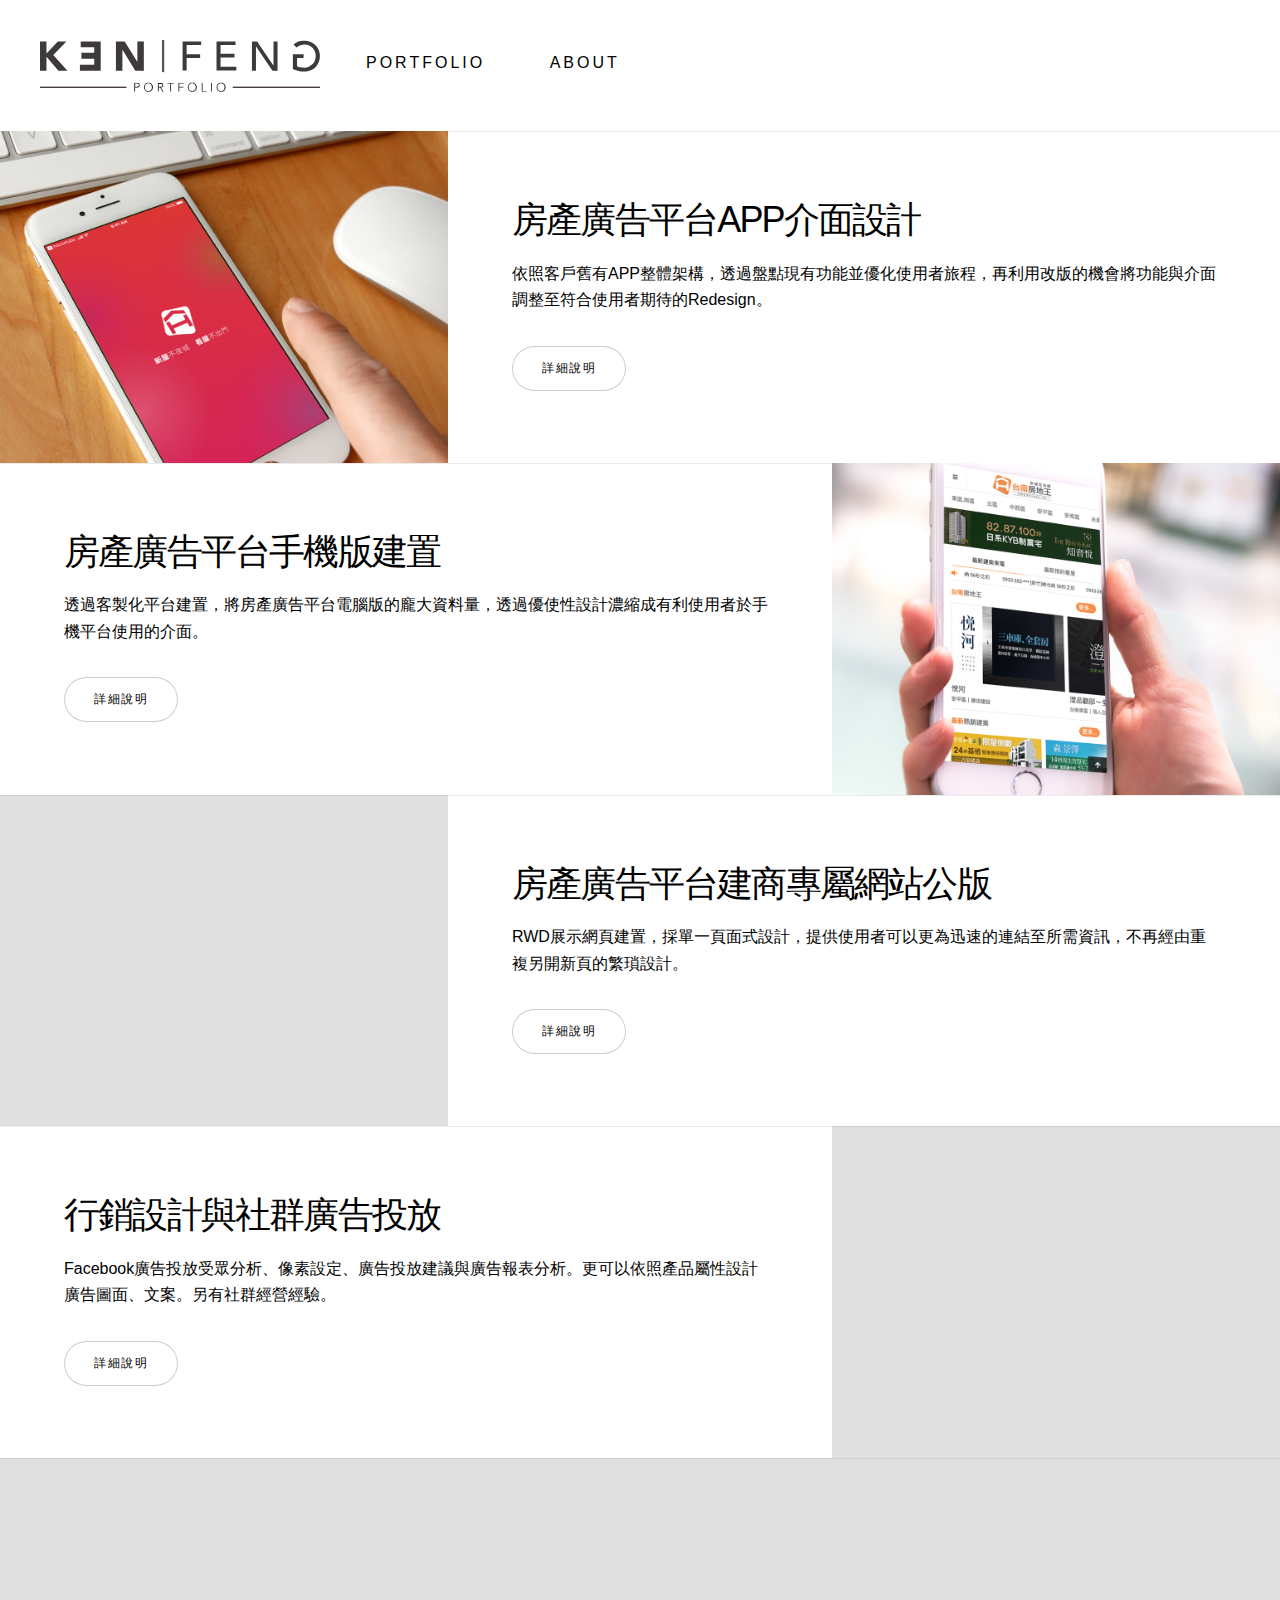
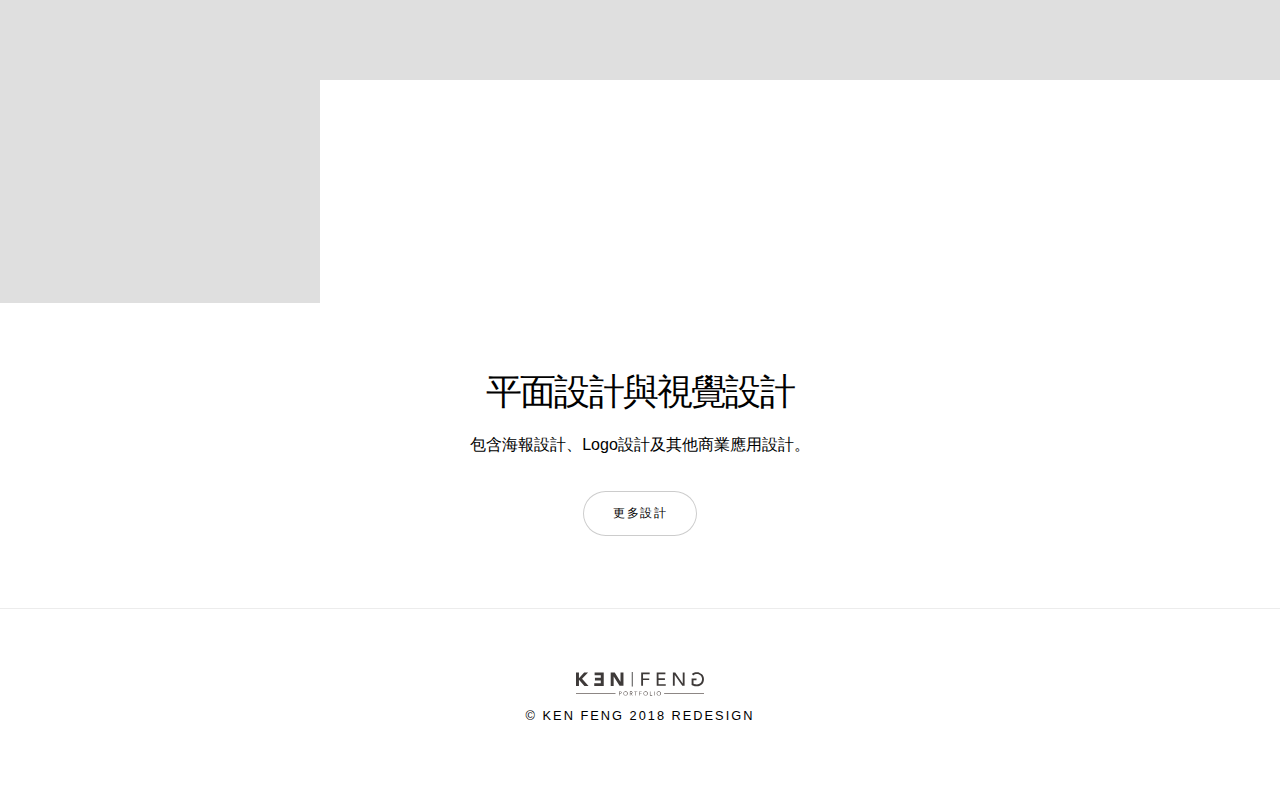
==== commit 77f5b8a0: "index update" ====
--- a/index.html
+++ b/index.html
@@ -100,7 +100,7 @@
 					<section class="wrapper style1 align-center">
 
 						<!-- Gallery -->
-							<div class="gallery style2 medium lightbox onscroll-fade-in">
+							<div class="gallery style1 small lightbox onscroll-fade-in">
 								<article>
 									<a href="images/gallery/fulls/01.jpg" class="image">
 										<img src="images/gallery/thumbs/01.jpg" alt="" />
@@ -161,30 +161,7 @@
 										</ul>
 									</div>
 								</article>
-								<article>
-									<a href="images/gallery/fulls/06.jpg" class="image">
-										<img src="images/gallery/thumbs/06.jpg" alt="" />
-									</a>
-									<div class="caption">
-										<h3>商品設計</h3>
-										<p>政大資源教室杯墊設計</p>
-										<ul class="actions">
-											<li><span class="button small">看大圖</span></li>
-										</ul>
-									</div>
-								</article>
-								<article>
-									<a href="images/gallery/fulls/07.jpg" class="image">
-										<img src="images/gallery/thumbs/07.jpg" alt="" />
-									</a>
-									<div class="caption">
-										<h3>包裝設計</h3>
-										<p>普洱茶禮盒包裝</p>
-										<ul class="actions">
-											<li><span class="button small">看大圖</span></li>
-										</ul>
-									</div>
-								</article>
+								
 							</div>
 							
 							<div class="inner">
--- a/assets/css/main.css
+++ b/assets/css/main.css
@@ -233,10 +233,10 @@
 	  opacity: 0.99;
 	}
 
-	.image.fit.rwd_img{
-		width: 50%;
-		float: left;
-		padding: 0 0.5rem;
+	
+
+	.items.style3, .gallery.style1{
+		justify-content:flex-start !important;
 	}
 
 
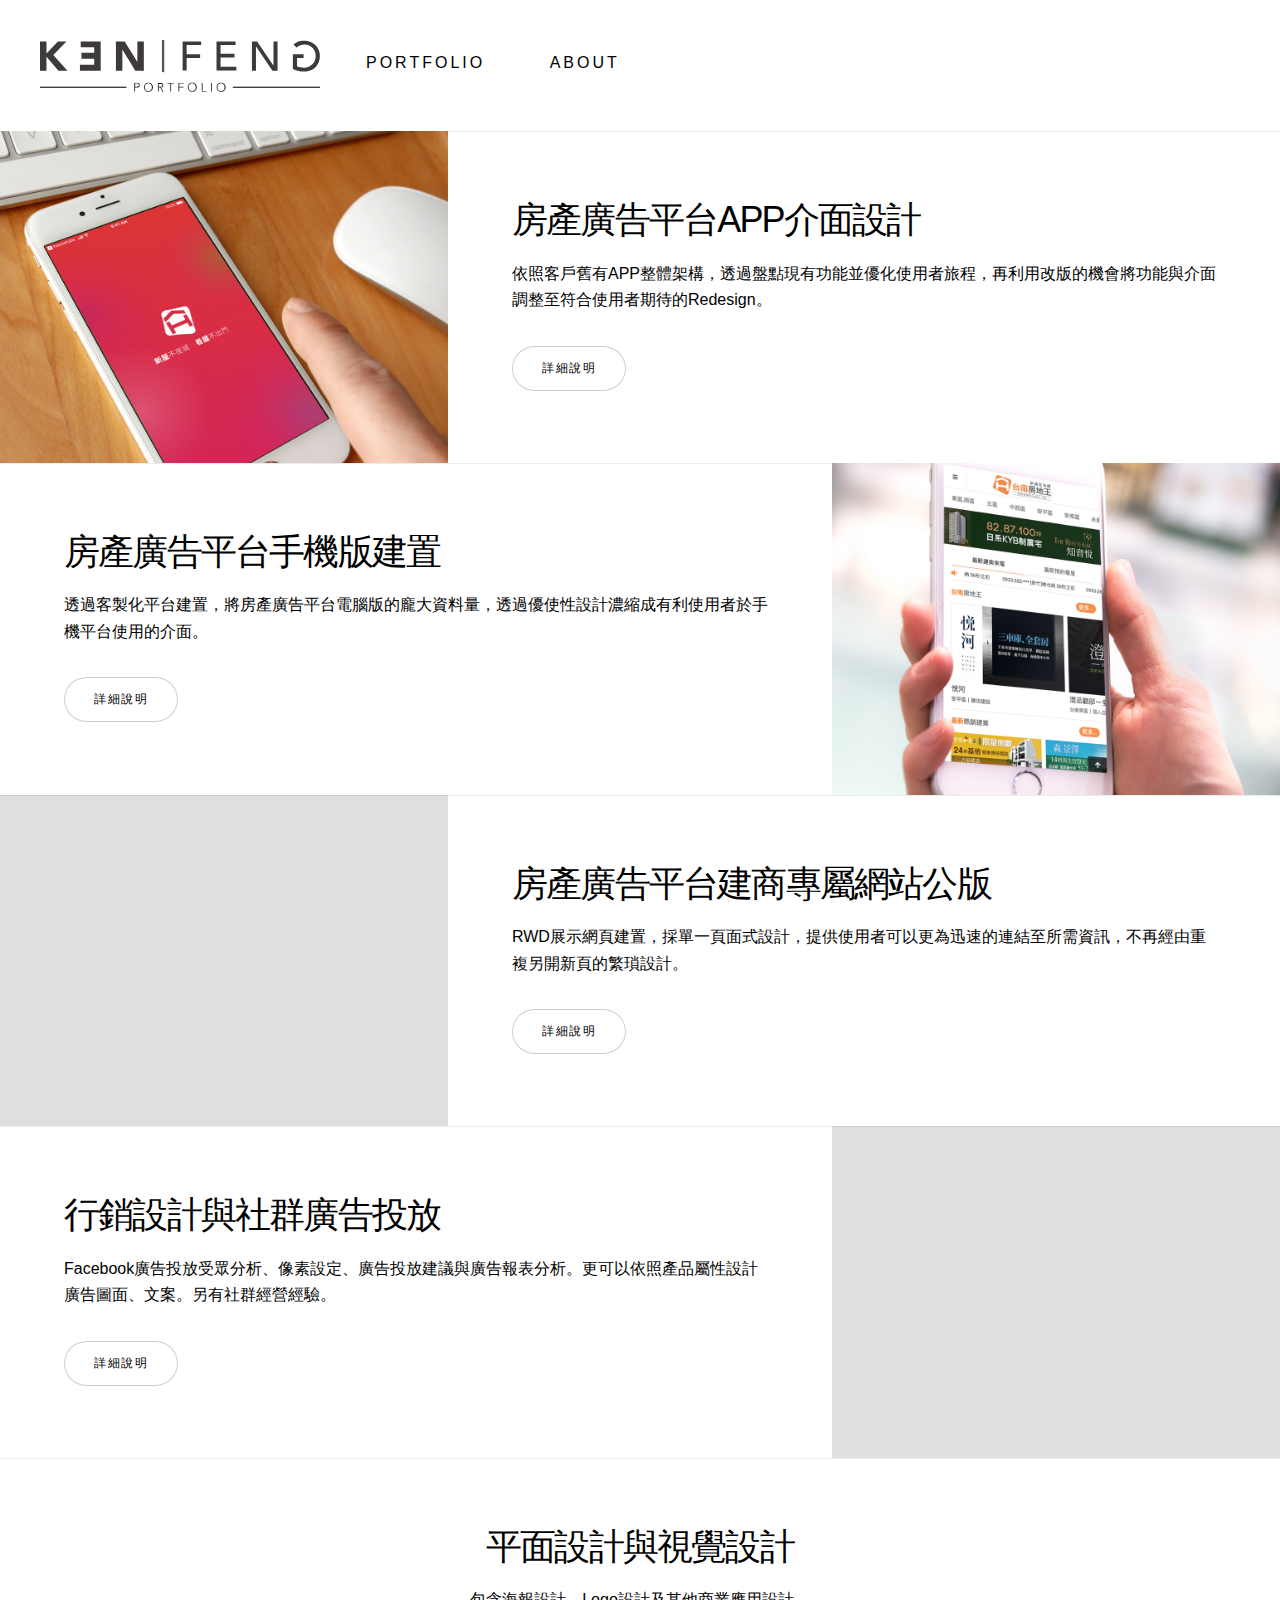
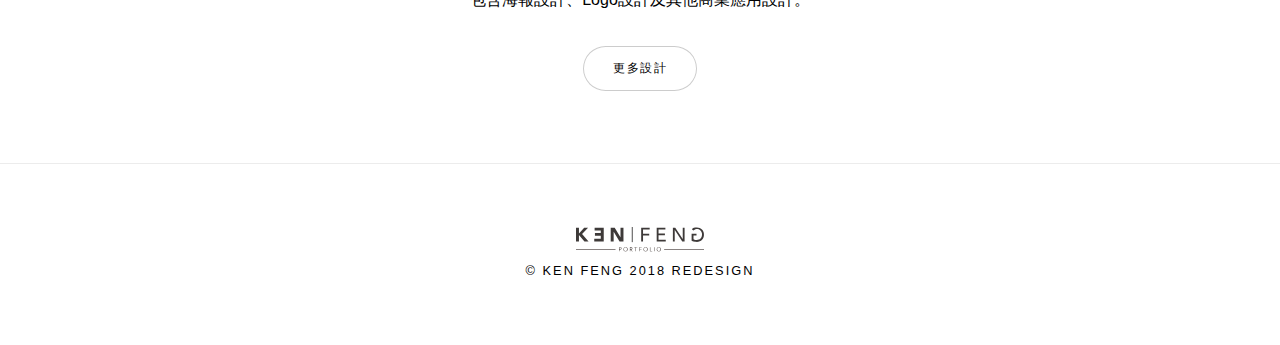
==== commit 25e2bee7: "20200103" ====
--- a/index.html
+++ b/index.html
@@ -9,7 +9,7 @@
 		<title>Ken Feng - Portfolio</title>
 		<meta charset="utf-8" />
 		<meta name="viewport" content="width=device-width, initial-scale=1" />
-		<link rel="Shortcut Icon" type="image/x-icon" href="icon.ico" />
+		<link rel="Shortcut Icon" type="image/x-icon" href="images/icon.ico" />
 		<link rel="stylesheet" href="assets/css/main.css" />
 	</head>
 	<body>
@@ -100,69 +100,7 @@
 					<section class="wrapper style1 align-center">
 
 						<!-- Gallery -->
-							<div class="gallery style1 small lightbox onscroll-fade-in">
-								<article>
-									<a href="images/gallery/fulls/01.jpg" class="image">
-										<img src="images/gallery/thumbs/01.jpg" alt="" />
-									</a>
-									<div class="caption">
-										<h3>海報 設計</h3>
-										<p>Youtuber政夯！</p>
-										<ul class="actions">
-											<li><span class="button small">看大圖</span></li>
-										</ul>
-									</div>
-								</article>
-								<article>
-									<a href="images/gallery/fulls/02.jpg" class="image">
-										<img src="images/gallery/thumbs/02.jpg" alt="" />
-									</a>
-									<div class="caption">
-										<h3>海報 設計</h3>
-										<p>世界愛滋日</p>
-										<ul class="actions">
-											<li><span class="button small">看大圖</span></li>
-										</ul>
-									</div>
-								</article>
-								<article>
-									<a href="images/gallery/fulls/03.jpg" class="image">
-										<img src="images/gallery/thumbs/03.jpg" alt="" />
-									</a>
-									<div class="caption">
-										<h3>海報 設計</h3>
-										<p>講座海報</p>
-										<ul class="actions">
-											<li><span class="button small">看大圖</span></li>
-										</ul>
-									</div>
-								</article>
-								<article>
-									<a href="images/gallery/fulls/04.jpg" class="image">
-										<img src="images/gallery/thumbs/04.jpg" alt="" />
-									</a>
-									<div class="caption">
-										<h3>海報 設計</h3>
-										<p>政大資源教室期末海報</p>
-										<ul class="actions">
-											<li><span class="button small">看大圖</span></li>
-										</ul>
-									</div>
-								</article>
-								<article>
-									<a href="images/gallery/fulls/05.jpg" class="image">
-										<img src="images/gallery/thumbs/05.jpg" alt="" />
-									</a>
-									<div class="caption">
-										<h3>海報 設計</h3>
-										<p>電影講座海報</p>
-										<ul class="actions">
-											<li><span class="button small">看大圖</span></li>
-										</ul>
-									</div>
-								</article>
-								
-							</div>
+							
 							
 							<div class="inner">
 								<h2>平面設計與視覺設計</h2>
--- a/assets/css/main.css
+++ b/assets/css/main.css
@@ -3,7 +3,7 @@
 
 /*
 	Story by HTML5 UP
-	html5up.net | @ajlkn
+	 | @ajlkn
 	Free for personal and commercial use under the CCA 3.0 license (html5up.net/license)
 */
 
@@ -233,10 +233,15 @@
 	  opacity: 0.99;
 	}
 
-	
-
 	.items.style3, .gallery.style1{
-		justify-content:flex-start !important;
+	  justify-content:flex-start !important;
+	}
+
+	.bg-cover{
+		width: 470px;
+        height: 350px;
+        background-size: cover;
+        background-position: center top;
 	}
 
 
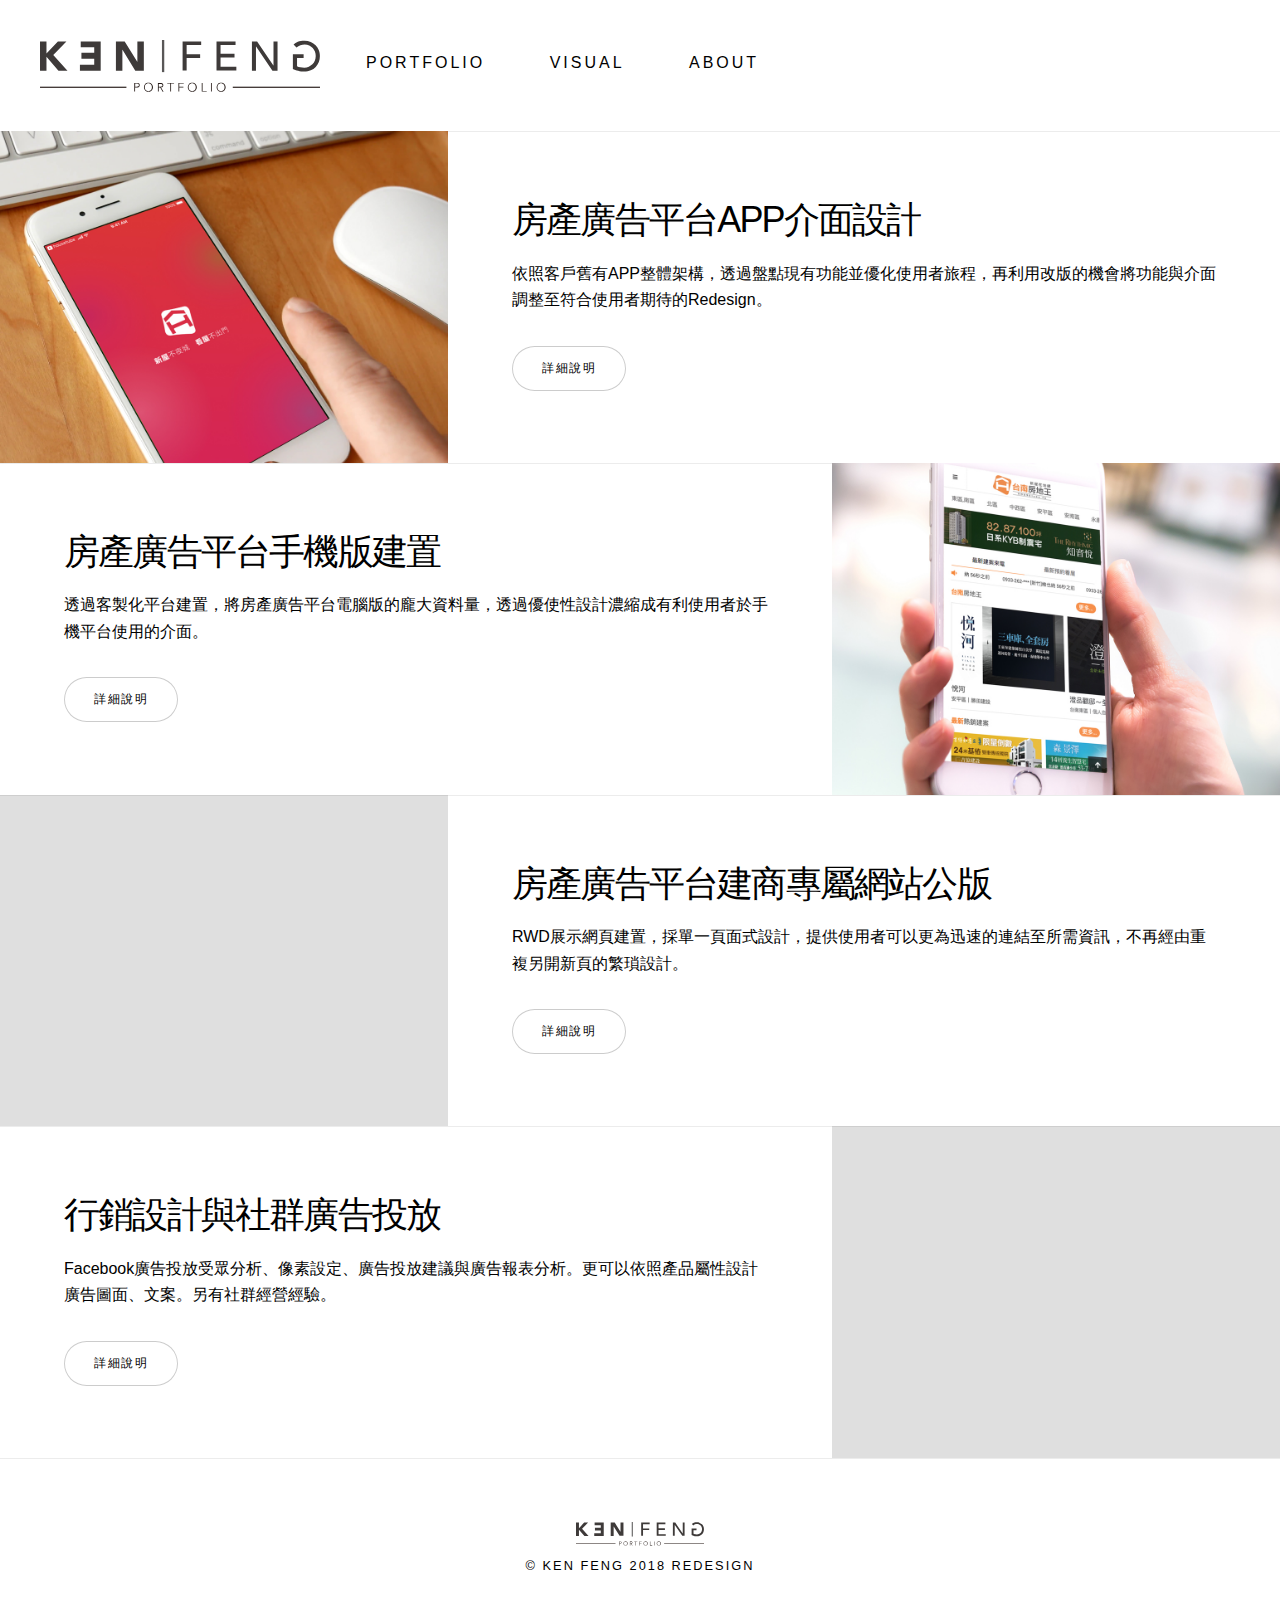
==== commit 435172b1: "Update index.html" ====
--- a/index.html
+++ b/index.html
@@ -24,6 +24,7 @@
 						</span>
 						<ul id="menu">
 							<li><a href="index.html">PORTFOLIO</a></li>
+							<li><a href="graphic.html">VISUAL</a></li>
 							<li><a href="about.html">ABOUT</a></li>
 						</ul>
 						<div id="toggle">
@@ -36,6 +37,7 @@
 					<div id="resize">
 						<ul id="menu">
 						    <li><a href="index.html">PORTFOLIO</a></li>
+						    <li><a href="graphic.html">VISUAL</a></li>
 						    <li><a href="about.html">ABOUT</a></li>
 						</ul>
 					</div>
@@ -96,21 +98,6 @@
 						</div>
 					</section>
 
-				<!-- Five -->
-					<section class="wrapper style1 align-center">
-
-						<!-- Gallery -->
-							
-							
-							<div class="inner">
-								<h2>平面設計與視覺設計</h2>
-								<p>包含海報設計、Logo設計及其他商業應用設計。</p>
-								<ul class="actions vertical">
-									<li><a href="graphic.html" class="button">更多設計</a></li>
-								</ul>
-							</div>
-
-					</section>
 
 				
 				<!-- Footer -->
--- a/assets/css/main.css
+++ b/assets/css/main.css
@@ -238,7 +238,7 @@
 	}
 
 	.bg-cover{
-		width: 470px;
+		min-width: 20rem;
         height: 350px;
         background-size: cover;
         background-position: center top;
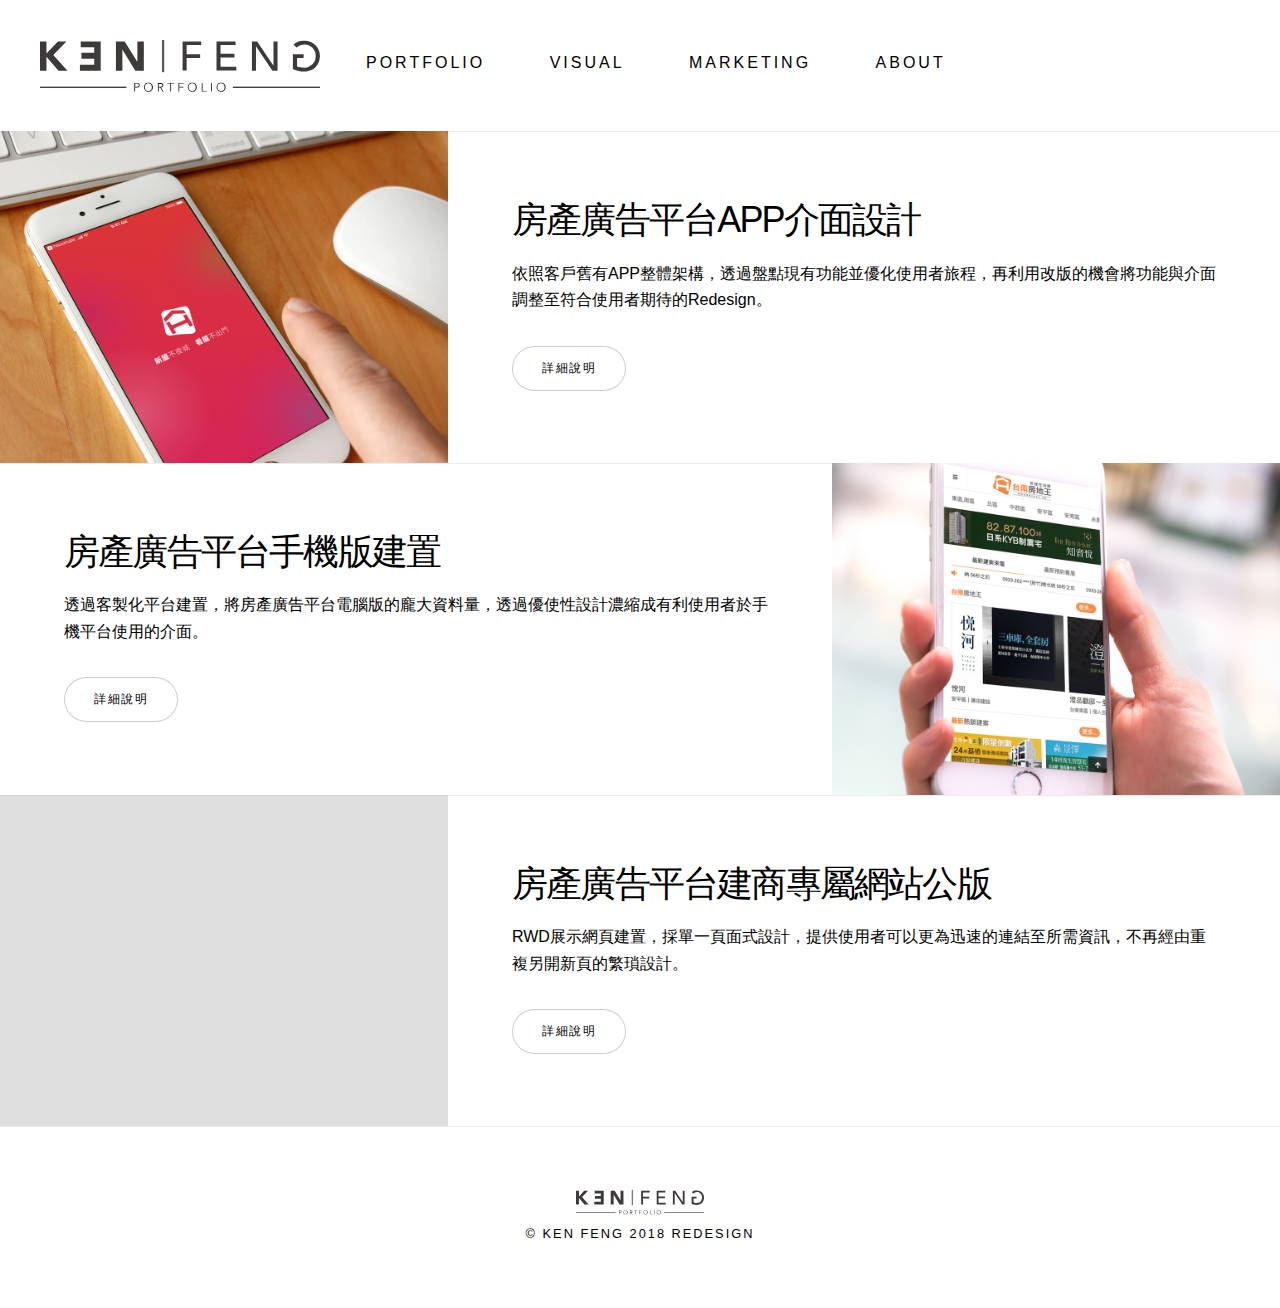
==== commit f3f22a1a: "20200105" ====
--- a/index.html
+++ b/index.html
@@ -25,6 +25,7 @@
 						<ul id="menu">
 							<li><a href="index.html">PORTFOLIO</a></li>
 							<li><a href="graphic.html">VISUAL</a></li>
+							<li><a href="fb_ads.html">MARKETING</a></li>
 							<li><a href="about.html">ABOUT</a></li>
 						</ul>
 						<div id="toggle">
@@ -38,6 +39,7 @@
 						<ul id="menu">
 						    <li><a href="index.html">PORTFOLIO</a></li>
 						    <li><a href="graphic.html">VISUAL</a></li>
+						    <li><a href="fb_ads.html">MARKETING</a></li>
 						    <li><a href="about.html">ABOUT</a></li>
 						</ul>
 					</div>
@@ -84,19 +86,6 @@
 						</div>
 					</section>
 
-				<!-- Four -->
-					<section class="spotlight style1 orient-left content-align-left image-position-center onscroll-image-fade-in">
-						<div class="content">
-							<h2>行銷設計與社群廣告投放</h2>
-							<p>Facebook廣告投放受眾分析、像素設定、廣告投放建議與廣告報表分析。更可以依照產品屬性設計廣告圖面、文案。另有社群經營經驗。</p>
-							<ul class="actions vertical">
-								<li><a href="fb_ads.html" class="button">詳細說明</a></li>
-							</ul>
-						</div>
-						<div class="image">
-							<a href="fb_ads.html"><img src="images/demopic/004.jpg" alt="" /></a>
-						</div>
-					</section>
 
 
 				
